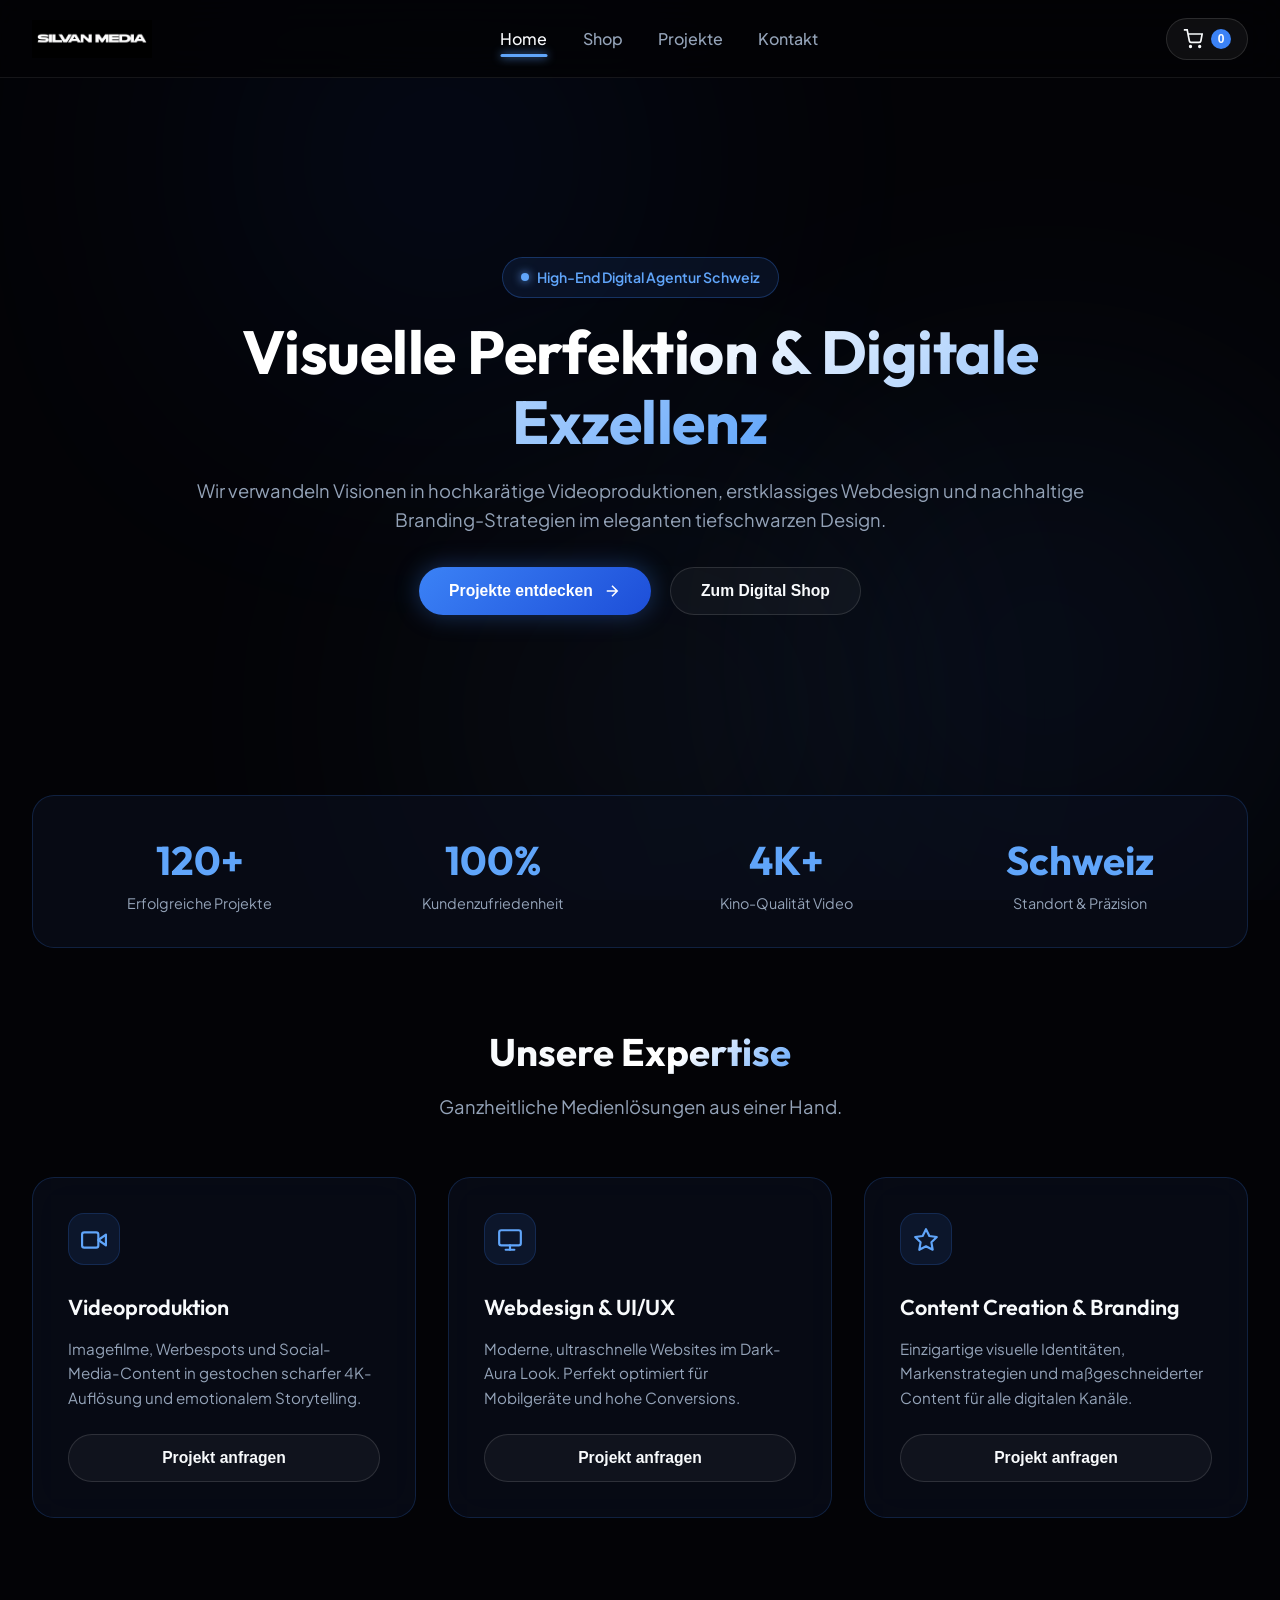
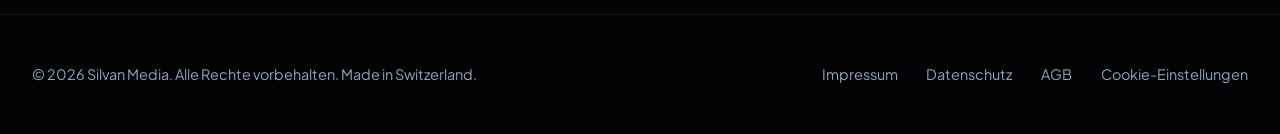
==== index.html @ a71e7c9f "Add files via upload" ====
<!DOCTYPE html>
<html lang="de">
<head>
    <meta charset="UTF-8">
    <meta name="viewport" content="width=device-width, initial-scale=1.0">
    <title>Silvan Media | High-End Video, Design & Digital Products</title>
    
    <!-- Google Fonts: Outfit & Plus Jakarta Sans -->
    <link rel="preconnect" href="https://fonts.googleapis.com">
    <link rel="preconnect" href="https://fonts.gstatic.com" crossorigin>
    <link href="https://fonts.googleapis.com/css2?family=Outfit:wght@300;400;500;600;700&family=Plus+Jakarta+Sans:wght@400;500;600;700&display=swap" rel="stylesheet">
    <link rel="stylesheet" href="style.css">
    
</head>
<body>


    <!-- PUNKTUELLER AURA-HINTERGRUND -->
    <div class="bg-aura-wrapper">
        <div class="aura-spot aura-spot-1"></div>
        <div class="aura-spot aura-spot-2"></div>
        <div class="aura-spot aura-spot-3"></div>
    </div>

    <!-- HEADER & NAVIGATION -->
    <header class="header">
        <div class="nav-container">
            <!-- Logo Silvan Media ganz links -->
            <a href="index.html" class="logo">
    <img src="Images/Logo.png" alt="Silvan Media Logo" class="logo-img">
</a>

            <!-- Navigations-Links in EXAKTER Reihenfolge: Home, Shop, Projekte, Kontakt -->
            <nav>
                <ul class="nav-menu" id="navMenu">
                    <li><a class="nav-link active" data-page="home" onclick="switchPage('home')">Home</a></li>
                    <li><a class="nav-link" data-page="shop" onclick="switchPage('shop')">Shop</a></li>
                    <li><a class="nav-link" data-page="projects" onclick="switchPage('projects')">Projekte</a></li>
                    <li><a class="nav-link" data-page="contact" onclick="switchPage('contact')">Kontakt</a></li>
                </ul>
            </nav>

            <!-- Actions: Warenkorb & Mobile Toggle -->
            <div class="nav-actions">
                <button class="cart-btn-trigger" onclick="toggleCart()">
                    <svg width="20" height="20" viewBox="0 0 24 24" fill="none" stroke="currentColor" stroke-width="2"><circle cx="9" cy="21" r="1"/><circle cx="20" cy="21" r="1"/><path d="M1 1h4l2.68 13.39a2 2 0 0 0 2 1.61h9.72a2 2 0 0 0 2-1.61L23 6H6"/></svg>
                    <span class="cart-badge" id="cartCount">0</span>
                </button>

                <button class="menu-toggle" id="menuToggle" aria-label="Menü">
                    <svg viewBox="0 0 24 24"><path d="M4 6h16M4 12h16M4 18h16" stroke-linecap="round"/></svg>
                </button>
            </div>
        </div>
    </header>

    <!-- HAUPTINHALT (SINGLE PAGE APPLICATION TABS) -->
    <main>

        <!-- 1. SEITE: HOME -->
        <section class="page-view active-page" id="page-home">
            <div class="hero-section">
                <div class="hero-content">
                    <div class="badge">
                        <span class="badge-dot"></span>
                        High-End Digital Agentur Schweiz
                    </div>
                    <h1 class="heading-lg">
                        <span class="gradient-text">Visuelle Perfektion & Digitale Exzellenz</span>
                    </h1>
                    <p class="subtext">
                        Wir verwandeln Visionen in hochkarätige Videoproduktionen, erstklassiges Webdesign und nachhaltige Branding-Strategien im eleganten tiefschwarzen Design.
                    </p>
                    <div class="btn-group">
                        <button class="btn btn-primary" onclick="switchPage('projects')">
                            Projekte entdecken
                            <svg width="18" height="18" viewBox="0 0 24 24" fill="none" stroke="currentColor" stroke-width="2"><path d="M5 12h14M12 5l7 7-7 7"/></svg>
                        </button>
                        <button class="btn btn-secondary" onclick="switchPage('shop')">Zum Digital Shop</button>
                    </div>
                </div>
            </div>

            <!-- Highlights / Statistiken -->
            <div class="stats-banner">
                <div>
                    <div class="stat-number">120+</div>
                    <div class="stat-label">Erfolgreiche Projekte</div>
                </div>
                <div>
                    <div class="stat-number">100%</div>
                    <div class="stat-label">Kundenzufriedenheit</div>
                </div>
                <div>
                    <div class="stat-number">4K+</div>
                    <div class="stat-label">Kino-Qualität Video</div>
                </div>
                <div>
                    <div class="stat-number">Schweiz</div>
                    <div class="stat-label">Standort & Präzision</div>
                </div>
            </div>

            <!-- Leistungsübersicht -->
            <div class="page-header" style="margin-top: 5rem;">
                <h2 class="heading-md">Unsere <span class="gradient-text">Expertise</span></h2>
                <p class="subtext">Ganzheitliche Medienlösungen aus einer Hand.</p>
            </div>

            <div class="grid-layout">
                <div class="card">
                    <div>
                        <div class="card-icon">
                            <svg viewBox="0 0 24 24"><polygon points="23 7 16 12 23 17 23 7"/><rect x="1" y="5" width="15" height="14" rx="2" ry="2"/></svg>
                        </div>
                        <h3 class="card-title">Videoproduktion</h3>
                        <p class="card-text">Imagefilme, Werbespots und Social-Media-Content in gestochen scharfer 4K-Auflösung und emotionalem Storytelling.</p>
                    </div>
                    <button class="btn btn-secondary" onclick="switchPage('contact')" style="width: 100%;">Projekt anfragen</button>
                </div>

                <div class="card">
                    <div>
                        <div class="card-icon">
                            <svg viewBox="0 0 24 24"><rect x="2" y="3" width="20" height="14" rx="2"/><line x1="8" y1="21" x2="16" y2="21"/><line x1="12" y1="17" x2="12" y2="21"/></svg>
                        </div>
                        <h3 class="card-title">Webdesign & UI/UX</h3>
                        <p class="card-text">Moderne, ultraschnelle Websites im Dark-Aura Look. Perfekt optimiert für Mobilgeräte und hohe Conversions.</p>
                    </div>
                    <button class="btn btn-secondary" onclick="switchPage('contact')" style="width: 100%;">Projekt anfragen</button>
                </div>

                <div class="card">
                    <div>
                        <div class="card-icon">
                            <svg viewBox="0 0 24 24"><path d="M12 2l3.09 6.26L22 9.27l-5 4.87 1.18 6.88L12 17.77l-6.18 3.25L7 14.14 2 9.27l6.91-1.01L12 2z"/></svg>
                        </div>
                        <h3 class="card-title">Content Creation & Branding</h3>
                        <p class="card-text">Einzigartige visuelle Identitäten, Markenstrategien und maßgeschneiderter Content für alle digitalen Kanäle.</p>
                    </div>
                    <button class="btn btn-secondary" onclick="switchPage('contact')" style="width: 100%;">Projekt anfragen</button>
                </div>
            </div>
        </section>

        <!-- 2. SEITE: SHOP -->
        <section class="page-view" id="page-shop">
            <div class="page-header">
                <div class="badge">Digital Store</div>
                <h2 class="heading-lg">Exklusive <span class="gradient-text">Medien- & Design-Assets</span></h2>
                <p class="subtext">Professionelle LUTs, Templates und Kurse für Creators & Agenturen.</p>
            </div>

            <!-- Filter Bar -->
            <div class="filter-bar">
                <button class="filter-chip active" onclick="filterShop('all', this)">Alle Produkte</button>
                <button class="filter-chip" onclick="filterShop('luts', this)">LUTs & Presets</button>
                <button class="filter-chip" onclick="filterShop('templates', this)">Templates</button>
                <button class="filter-chip" onclick="filterShop('courses', this)">Videokurse</button>
            </div>

            <!-- Grid -->
            <div class="grid-layout" id="shopGrid">
                <!-- Product 1 -->
                <div class="product-card" data-category="luts">
                    <div class="product-thumb">
                        <span class="product-badge">Besteller</span>
                        <svg width="50" height="50" viewBox="0 0 24 24" fill="none" stroke="currentColor" stroke-width="1.5"><circle cx="12" cy="12" r="10"/><path d="M12 18a6 6 0 0 0 0-12v12z"/></svg>
                    </div>
                    <div class="product-info">
                        <h3 class="card-title">Cinematic Aura LUT Pack</h3>
                        <p class="card-text">12 professionelle Color-Grading Presets für DaVinci Resolve, Premiere Pro & Final Cut.</p>
                        <div class="product-price">CHF 39.00</div>
                        <div class="btn-group" style="margin-top: auto;">
                            <button class="btn btn-secondary" onclick="openProductModal('Cinematic Aura LUT Pack', 'CHF 39.00', 'Ein Bundle aus 12 hochwertigen 3D-LUTs, entwickelt für cinematic Farbtöne mit tiefen Blauschatten und warmen Hauttönen. Enthält .cube Dateien sowie PDF-Anleitung.')" style="flex:1;">Details</button>
                            <button class="btn btn-primary" onclick="addToCart('Cinematic Aura LUT Pack', 39)" style="flex:1;">Kaufen</button>
                        </div>
                    </div>
                </div>

                <!-- Product 2 -->
                <div class="product-card" data-category="templates">
                    <div class="product-thumb">
                        <span class="product-badge">Neu</span>
                        <svg width="50" height="50" viewBox="0 0 24 24" fill="none" stroke="currentColor" stroke-width="1.5"><rect x="3" y="3" width="18" height="18" rx="2"/><path d="M3 9h18M9 21V9"/></svg>
                    </div>
                    <div class="product-info">
                        <h3 class="card-title">Social Media Master Grid</h3>
                        <p class="card-text">30 editierbare Canva- & Figma-Vorlagen im edlen Dark-Glow Stil für Instagram & LinkedIn.</p>
                        <div class="product-price">CHF 29.00</div>
                        <div class="btn-group" style="margin-top: auto;">
                            <button class="btn btn-secondary" onclick="openProductModal('Social Media Master Grid', 'CHF 29.00', 'Optimiert für maximale Reichweite und edle Markenpräsenz. Beinhaltet Carousel-Templates, Story-Hooks und Post-Grids in Figma und Canva Format.')" style="flex:1;">Details</button>
                            <button class="btn btn-primary" onclick="addToCart('Social Media Master Grid', 29)" style="flex:1;">Kaufen</button>
                        </div>
                    </div>
                </div>

                <!-- Product 3 -->
                <div class="product-card" data-category="courses">
                    <div class="product-thumb">
                        <svg width="50" height="50" viewBox="0 0 24 24" fill="none" stroke="currentColor" stroke-width="1.5"><polygon points="23 7 16 12 23 17 23 7"/><rect x="1" y="5" width="15" height="14" rx="2" ry="2"/></svg>
                    </div>
                    <div class="product-info">
                        <h3 class="card-title">Video Lighting Masterclass</h3>
                        <p class="card-text">3 Stunden Intensiv-Videokurs: Professionelles Licht-Setup mit minimalem Equipment.</p>
                        <div class="product-price">CHF 89.00</div>
                        <div class="btn-group" style="margin-top: auto;">
                            <button class="btn btn-secondary" onclick="openProductModal('Video Lighting Masterclass', 'CHF 89.00', 'Lerne Schritt für Schritt, wie du cinematische Ausleuchtung für Interviews, Commercials und Youtube-Videos erzielst. Inklusive downloadable Light-Maps.')" style="flex:1;">Details</button>
                            <button class="btn btn-primary" onclick="addToCart('Video Lighting Masterclass', 89)" style="flex:1;">Kaufen</button>
                        </div>
                    </div>
                </div>

                <!-- Product 4 -->
                <div class="product-card" data-category="templates">
                    <div class="product-thumb">
                        <svg width="50" height="50" viewBox="0 0 24 24" fill="none" stroke="currentColor" stroke-width="1.5"><rect x="2" y="3" width="20" height="14" rx="2"/><line x1="8" y1="21" x2="16" y2="21"/><line x1="12" y1="17" x2="12" y2="21"/></svg>
                    </div>
                    <div class="product-info">
                        <h3 class="card-title">Aura Web Template</h3>
                        <p class="card-text">Responsive HTML5/Tailwind Single & Multi-Page Template mit Aura-Glow Effekten.</p>
                        <div class="product-price">CHF 69.00</div>
                        <div class="btn-group" style="margin-top: auto;">
                            <button class="btn btn-secondary" onclick="openProductModal('Aura Web Template', 'CHF 69.00', 'Vollständig anpassbare Codebase. Perfekt für Agenturen, Freelancer und Tech-Startups, die ein dunkles, edles Design suchen.')" style="flex:1;">Details</button>
                            <button class="btn btn-primary" onclick="addToCart('Aura Web Template', 69)" style="flex:1;">Kaufen</button>
                        </div>
                    </div>
                </div>
            </div>
        </section>

        <!-- 3. SEITE: PROJEKTE -->
        <section class="page-view" id="page-projects">
            <div class="page-header">
                <div class="badge">Portfolio</div>
                <h2 class="heading-lg">Ausgewählte <span class="gradient-text">Meisterwerke</span></h2>
                <p class="subtext">Ein Einblick in unsere jüngsten Videoproduktionen und Digitalprojekte.</p>
            </div>

            <!-- Filter Bar -->
            <div class="filter-bar">
                <button class="filter-chip active" onclick="filterProjects('all', this)">Alle Arbeiten</button>
                <button class="filter-chip" onclick="filterProjects('video', this)">Video</button>
                <button class="filter-chip" onclick="filterProjects('web', this)">Webdesign</button>
                <button class="filter-chip" onclick="filterProjects('branding', this)">Branding</button>
            </div>

            <div class="grid-layout" id="projectGrid">
                <!-- Project 1 -->
                <div class="card" data-category="video">
                    <div class="project-thumb">
                        <svg width="48" height="48" viewBox="0 0 24 24" fill="none" stroke="currentColor" stroke-width="1.5"><polygon points="5 3 19 12 5 21 5 3"/></svg>
                    </div>
                    <div class="project-tags">
                        <span class="tag">Videoproduktion</span>
                        <span class="tag">Commercial</span>
                    </div>
                    <h3 class="card-title">Apex Automotive Brand Film</h3>
                    <p class="card-text">Ein hochemotionaler Kinospot für eine Schweizer Luxus-Automarke im alpine Nachtdesign.</p>
                    <button class="btn btn-secondary" onclick="openProjectModal('Apex Automotive Brand Film', 'Videoproduktion & Commercial', 'Für den Kunden Apex Automotive wurde ein 60-sekündiger Kinospot produziert. Von der Skripterstellung über Nachtdrehs in den Schweizer Alpen bis hin zum Color Grading und Sound-Design im eigenen Studio.')">Projekt-Details</button>
                </div>

                <!-- Project 2 -->
                <div class="card" data-category="web">
                    <div class="project-thumb">
                        <svg width="48" height="48" viewBox="0 0 24 24" fill="none" stroke="currentColor" stroke-width="1.5"><rect x="2" y="3" width="20" height="14" rx="2"/><line x1="8" y1="21" x2="16" y2="21"/><line x1="12" y1="17" x2="12" y2="21"/></svg>
                    </div>
                    <div class="project-tags">
                        <span class="tag">Webdesign</span>
                        <span class="tag">SaaS Platform</span>
                    </div>
                    <h3 class="card-title">Aether Analytics Portal</h3>
                    <p class="card-text">Ultra-moderne SaaS Landingpage mit interaktiven Datenvisualisierungen und Dark-Mode UI.</p>
                    <button class="btn btn-secondary" onclick="openProjectModal('Aether Analytics Portal', 'Webdesign & UI/UX', 'Relaunch des Webportals für Aether Analytics. Dank schlankem Code und individuellem Aura-Design konnte die Conversion-Rate um 42% gesteigert werden.')">Projekt-Details</button>
                </div>

                <!-- Project 3 -->
                <div class="card" data-category="branding">
                    <div class="project-thumb">
                        <svg width="48" height="48" viewBox="0 0 24 24" fill="none" stroke="currentColor" stroke-width="1.5"><path d="M12 2l3.09 6.26L22 9.27l-5 4.87 1.18 6.88L12 17.77l-6.18 3.25L7 14.14 2 9.27l6.91-1.01L12 2z"/></svg>
                    </div>
                    <div class="project-tags">
                        <span class="tag">Branding</span>
                        <span class="tag">Content Strategy</span>
                    </div>
                    <h3 class="card-title">Verve Watches Identity</h3>
                    <p class="card-text">Ganzheitliches Rebranding inklusive Markenbuch, Typografie-Konzept und Social Campaign.</p>
                    <button class="btn btn-secondary" onclick="openProjectModal('Verve Watches Identity', 'Branding & Identität', 'Umfassendes Branding für die Schweizer Uhrenmanufaktur Verve. Entwicklung des neuen Logos, Farbschemas und Produktion von Social Media Content für 12 Monate.')">Projekt-Details</button>
                </div>
            </div>
        </section>

        <!-- 4. SEITE: KONTAKT -->
        <section class="page-view" id="page-contact">
            <div class="page-header">
                <div class="badge">In Kontakt treten</div>
                <h2 class="heading-lg">Starten wir Ihr <span class="gradient-text">neues Projekt</span></h2>
                <p class="subtext">Wir freuen uns darauf, von Ihrer Idee zu hören. Antworten erfolgen garantiert innerhalb von 24h.</p>
            </div>

            <div class="contact-grid">
                <!-- Kontaktdaten -->
                <div class="contact-box">
                    <h3 class="card-title" style="margin-bottom: 1.8rem;">Kontaktdaten</h3>
                    
                    <div class="contact-detail">
                        <div class="contact-icon">
                            <svg viewBox="0 0 24 24" fill="none" stroke="currentColor" stroke-width="2"><path d="M22 16.92v3a2 2 0 0 1-2.18 2 19.79 19.79 0 0 1-8.63-3.07 19.5 19.5 0 0 1-6-6 19.79 19.79 0 0 1-3.07-8.67A2 2 0 0 1 4.11 2h3a2 2 0 0 1 2 1.72 12.84 12.84 0 0 0 .7 2.81 2 2 0 0 1-.45 2.11L8.09 9.91a16 16 0 0 0 6 6l1.27-1.27a2 2 0 0 1 2.11-.45 12.84 12.84 0 0 0 2.81.7A2 2 0 0 1 22 16.92z"/></svg>
                        </div>
                        <div>
                            <div style="font-weight: 600;">Telefon Schweiz</div>
                            <div class="subtext" style="font-size: 0.9rem;">+41 (0) 44 123 45 67</div>
                        </div>
                    </div>

                    <div class="contact-detail">
                        <div class="contact-icon">
                            <svg viewBox="0 0 24 24" fill="none" stroke="currentColor" stroke-width="2"><path d="M4 4h16c1.1 0 2 .9 2 2v12c0 1.1-.9 2-2 2H4c-1.1 0-2-.9-2-2V6c0-1.1.9-2 2-2z"/><polyline points="22,6 12,13 2,6"/></svg>
                        </div>
                        <div>
                            <div style="font-weight: 600;">E-Mail</div>
                            <div class="subtext" style="font-size: 0.9rem;">kontakt@silvanmedia.ch</div>
                        </div>
                    </div>

                    <div class="contact-detail">
                        <div class="contact-icon">
                            <svg viewBox="0 0 24 24" fill="none" stroke="currentColor" stroke-width="2"><path d="M21 10c0 7-9 13-9 13s-9-6-9-13a9 9 0 0 1 18 0z"/><circle cx="12" cy="10" r="3"/></svg>
                        </div>
                        <div>
                            <div style="font-weight: 600;">Standort</div>
                            <div class="subtext" style="font-size: 0.9rem;">Silvan Media Studio<br>Zürich / Bern, Schweiz</div>
                        </div>
                    </div>
                </div>

                <!-- Formular mit Validierung -->
                <form class="contact-form" onsubmit="handleFormSubmit(event)">
                    <div class="form-group">
                        <label class="form-label">Ihr Name *</label>
                        <input type="text" id="contactName" class="form-input" placeholder="z. B. Marc Muster" required>
                    </div>
                    <div class="form-group">
                        <label class="form-label">E-Mail Adresse *</label>
                        <input type="email" id="contactEmail" class="form-input" placeholder="marc@beispiel.ch" required>
                    </div>
                    <div class="form-group">
                        <label class="form-label">Gewünschte Leistung</label>
                        <select class="form-input" id="contactService">
                            <option>Videoproduktion</option>
                            <option>Webdesign & UI/UX</option>
                            <option>Content Creation & Branding</option>
                            <option>Digital Product Support</option>
                        </select>
                    </div>
                    <div class="form-group">
                        <label class="form-label">Ihre Nachricht *</label>
                        <textarea id="contactMessage" class="form-textarea" placeholder="Beschreiben Sie kurz Ihr Vorhaben..." required></textarea>
                    </div>
                    <button type="submit" class="btn btn-primary" style="width: 100%;">Anfrage Absenden</button>
                </form>
            </div>

            <!-- FAQ Akkordeon -->
            <div class="faq-section">
                <div class="page-header" style="margin-bottom: 2rem;">
                    <h3 class="heading-md">Häufig gestellte Fragen (FAQ)</h3>
                </div>

                <div class="faq-item">
                    <div class="faq-header" onclick="toggleFaq(this)">
                        <span>Wie läuft ein Videoproduktions-Projekt ab?</span>
                        <svg class="faq-icon" width="20" height="20" viewBox="0 0 24 24" fill="none" stroke="currentColor" stroke-width="2"><polyline points="6 9 12 15 18 9"/></svg>
                    </div>
                    <div class="faq-body">
                        Wir starten mit einem unverbindlichen Beratungsgespräch, erstellen ein detailliertes Skript/Storyboard, führen den Dreh mit professioneller 4K-Ausrüstung durch und kümmern uns um Postproduktion, Schnitt, Color Grading und Sounddesign.
                    </div>
                </div>

                <div class="faq-item">
                    <div class="faq-header" onclick="toggleFaq(this)">
                        <span>Wie schnell erhalte ich digitale Shop-Käufe?</span>
                        <svg class="faq-icon" width="20" height="20" viewBox="0 0 24 24" fill="none" stroke="currentColor" stroke-width="2"><polyline points="6 9 12 15 18 9"/></svg>
                    </div>
                    <div class="faq-body">
                        Sofort! Alle digitalen Produkte (LUTs, Templates, Kurszugänge) stehen direkt nach Zahlungseingang als Download per E-Mail zur Verfügung.
                    </div>
                </div>

                <div class="faq-item">
                    <div class="faq-header" onclick="toggleFaq(this)">
                        <span>Arbeitet Silvan Media auch international?</span>
                        <svg class="faq-icon" width="20" height="20" viewBox="0 0 24 24" fill="none" stroke="currentColor" stroke-width="2"><polyline points="6 9 12 15 18 9"/></svg>
                    </div>
                    <div class="faq-body">
                        Ja! Unser Hauptsitz ist in der Schweiz, jedoch führen wir Videodrehs und Webdesign-Projekte im gesamten DACH-Raum und international durch.
                    </div>
                </div>
            </div>
        </section>

    </main>

    <!-- WARENKORB DRAWER OVERLAY -->
    <div class="cart-overlay" id="cartOverlay" onclick="toggleCart()"></div>
    <div class="cart-drawer" id="cartDrawer">
        <div class="cart-header">
            <h3 class="card-title" style="margin: 0;">Warenkorb</h3>
            <button class="close-btn" onclick="toggleCart()">&times;</button>
        </div>
        <div class="cart-items" id="cartItemsContainer">
            <div class="subtext" style="text-align: center; margin-top: 2rem;">Ihr Warenkorb ist leer.</div>
        </div>
        <div class="cart-footer">
            <div class="cart-total">
                <span>Gesamtsumme:</span>
                <span id="cartTotalSum">CHF 0.00</span>
            </div>
            <button class="btn btn-primary" onclick="checkout()" style="width: 100%;">Zur Kasse gehen</button>
        </div>
    </div>

    <!-- DETAIL & LEGAL MODAL OVERLAY -->
    <div class="modal" id="modalWindow">
        <div class="modal-content">
            <button class="modal-close" onclick="closeModal()">&times;</button>
            <h2 class="heading-md" id="modalTitle">Modal Titel</h2>
            <div class="modal-body" id="modalBody">Modal Inhalt...</div>
        </div>
    </div>

    <!-- NOTIFICATION TOAST -->
    <div class="toast" id="toastNotification">Erfolgreich hinzugefügt!</div>

    <!-- FOOTER -->
    <footer class="footer">
        <div class="footer-container">
            <div class="subtext" style="font-size: 0.9rem;">
                &copy; 2026 Silvan Media. Alle Rechte vorbehalten. Made in Switzerland.
            </div>
            <div class="footer-links">
                <a onclick="openLegalModal('impressum')">Impressum</a>
                <a onclick="openLegalModal('datenschutz')">Datenschutz</a>
                <a onclick="openLegalModal('agb')">AGB</a>
                <a onclick="showToast('Cookie-Einstellungen auf optimal gesetzt.')">Cookie-Einstellungen</a>
            </div>
        </div>
    </footer>

    <!-- INTERAKTIVE JAVASCRIPT LOGIK -->
    <script>
        // --- 1. DYNAMIC PAGE SWITCHER (Multi-Page Tabs) ---
        function switchPage(pageId) {
            const pages = document.querySelectorAll('.page-view');
            pages.forEach(page => page.classList.remove('active-page'));

            const targetPage = document.getElementById(`page-${pageId}`);
            if (targetPage) {
                targetPage.classList.add('active-page');
            }

            const navLinks = document.querySelectorAll('.nav-link');
            navLinks.forEach(link => {
                if (link.getAttribute('data-page') === pageId) {
                    link.classList.add('active');
                } else {
                    link.classList.remove('active');
                }
            });

            document.getElementById('navMenu').classList.remove('mobile-active');
            window.scrollTo({ top: 0, behavior: 'smooth' });
        }

        // --- 2. MOBILE MENU TOGGLE ---
        const menuToggle = document.getElementById('menuToggle');
        const navMenu = document.getElementById('navMenu');

        menuToggle.addEventListener('click', () => {
            navMenu.classList.toggle('mobile-active');
        });

        // --- 3. WARENKORB LOGIK ---
        let cart = [];

        function toggleCart() {
            document.getElementById('cartOverlay').classList.toggle('active');
            document.getElementById('cartDrawer').classList.toggle('active');
        }

        function addToCart(title, price) {
            cart.push({ title, price });
            updateCartUI();
            showToast(`"${title}" zum Warenkorb hinzugefügt!`);
        }

        function removeFromCart(index) {
            cart.splice(index, 1);
            updateCartUI();
        }

        function updateCartUI() {
            const countEl = document.getElementById('cartCount');
            const container = document.getElementById('cartItemsContainer');
            const totalEl = document.getElementById('cartTotalSum');

            countEl.textContent = cart.length;

            if (cart.length === 0) {
                container.innerHTML = '<div class="subtext" style="text-align: center; margin-top: 2rem;">Ihr Warenkorb ist leer.</div>';
                totalEl.textContent = 'CHF 0.00';
                return;
            }

            let total = 0;
            container.innerHTML = '';
            cart.forEach((item, index) => {
                total += item.price;
                const div = document.createElement('div');
                div.className = 'cart-item';
                div.innerHTML = `
                    <div>
                        <div class="cart-item-title">${item.title}</div>
                        <div class="cart-item-price">CHF ${item.price.toFixed(2)}</div>
                    </div>
                    <button style="background:none; border:none; color:var(--text-muted); cursor:pointer;" onclick="removeFromCart(${index})">&times;</button>
                `;
                container.appendChild(div);
            });

            totalEl.textContent = `CHF ${total.toFixed(2)}`;
        }

        function checkout() {
            if (cart.length === 0) {
                showToast('Ihr Warenkorb ist leer!');
                return;
            }
            showToast('Weiterleitung zur sicheren Kasse...');
            setTimeout(() => {
                cart = [];
                updateCartUI();
                toggleCart();
                showToast('Vielen Dank für Ihren Test-Kauf!');
            }, 1500);
        }

        // --- 4. FILTER FUNKTIONEN (Shop & Projekte) ---
        function filterShop(category, btn) {
            const chips = btn.parentElement.querySelectorAll('.filter-chip');
            chips.forEach(c => c.classList.remove('active'));
            btn.classList.add('active');

            const products = document.querySelectorAll('#shopGrid .product-card');
            products.forEach(prod => {
                if (category === 'all' || prod.getAttribute('data-category') === category) {
                    prod.style.display = 'flex';
                } else {
                    prod.style.display = 'none';
                }
            });
        }

        function filterProjects(category, btn) {
            const chips = btn.parentElement.querySelectorAll('.filter-chip');
            chips.forEach(c => c.classList.remove('active'));
            btn.classList.add('active');

            const projects = document.querySelectorAll('#projectGrid .card');
            projects.forEach(proj => {
                if (category === 'all' || proj.getAttribute('data-category') === category) {
                    proj.style.display = 'flex';
                } else {
                    proj.style.display = 'none';
                }
            });
        }

        // --- 5. MODAL SYSTEM (Produkt & Projekt Detail) ---
        function openModal(title, contentHtml) {
            document.getElementById('modalTitle').textContent = title;
            document.getElementById('modalBody').innerHTML = contentHtml;
            document.getElementById('modalWindow').classList.add('active');
        }

        function closeModal() {
            document.getElementById('modalWindow').classList.remove('active');
        }

        function openProductModal(title, price, description) {
            const html = `
                <p style="font-size: 1.3rem; font-weight:700; color:var(--blue-electric); margin-bottom: 1rem;">${price}</p>
                <p style="margin-bottom: 1.5rem;">${description}</p>
                <h3>Features & Highlights:</h3>
                <ul style="margin: 0.8rem 0 1.8rem 1.2rem;">
                    <li>Sofortiger Download per E-Mail</li>
                    <li>Kommerziell nutzbare Lizenz</li>
                    <li>Kostenlose Updates inklusive</li>
                </ul>
                <button class="btn btn-primary" onclick="addToCart('${title}', parseInt('${price}'.replace(/[^0-9]/g, ''))); closeModal();">In den Warenkorb</button>
            `;
            openModal(title, html);
        }

        function openProjectModal(title, category, description) {
            const html = `
                <p style="color:var(--blue-electric); font-weight:600; margin-bottom: 1rem;">${category}</p>
                <p style="margin-bottom: 1.5rem;">${description}</p>
                <h3>Ergebnis & Impact:</h3>
                <p>Das Projekt erzielte maximale Aufmerksamkeit und beste Kundenbewertungen.</p>
            `;
            openModal(title, html);
        }

        // --- 6. RECHTSTEXTE MODALS (Footer Links) ---
        function openLegalModal(type) {
            if (type === 'impressum') {
                openModal('Impressum', `
                    <h3>Angaben gemäß Schweizer Recht & DSGVO</h3>
                    <p><strong>Silvan Media Studio</strong><br>Musterstrasse 12<br>8000 Zürich, Schweiz</p>
                    <p><strong>Vertreten durch:</strong> Silvan Media Team</p>
                    <p><strong>Kontakt:</strong><br>Telefon: +41 (0) 44 123 45 67<br>E-Mail: kontakt@silvanmedia.ch</p>
                    <p><strong>Haftungsausschluss:</strong> Urheberrechte für Inhalte liegen bei Silvan Media. Jegliche Vervielfältigung erfordert eine schriftliche Zustimmung.</p>
                `);
            } else if (type === 'datenschutz') {
                openModal('Datenschutzerklärung', `
                    <h3>1. Datenschutz auf einen Blick</h3>
                    <p>Wir nehmen den Schutz Ihrer persönlichen Daten sehr ernst. Personenbezogene Daten werden vertraulich und entsprechend den gesetzlichen Datenschutzvorschriften behandelt.</p>
                    <h3>2. Datenerfassung auf dieser Website</h3>
                    <p>Ihre Daten werden einerseits dadurch erhoben, dass Sie uns diese mitteilen (z. B. im Kontaktformular). Andere Daten werden automatisch beim Besuch der Website durch unsere IT-Systeme erfasst.</p>
                `);
            } else if (type === 'agb') {
                openModal('Allgemeine Geschäftsbedingungen (AGB)', `
                    <h3>1. Geltungsbereich</h3>
                    <p>Für alle Lieferungen und Dienstleistungen von Silvan Media an Verbraucher und Unternehmer gelten diese AGB.</p>
                    <h3>2. Digitale Produkte & Downloads</h3>
                    <p>Mit dem Kauf digitaler Inhalte (LUTs, Templates) erlischt das Widerrufsrecht, sobald der Download-Link bereitgestellt wurde.</p>
                `);
            }
        }

        // --- 7. FAQ ACCORDION LOGIK ---
        function toggleFaq(header) {
            const item = header.parentElement;
            item.classList.toggle('active');
        }

        // --- 8. FORMULAR VALIDIERUNG ---
        function handleFormSubmit(event) {
            event.preventDefault();
            showToast('Nachricht erfolgreich gesendet! Wir melden uns.');
            event.target.reset();
        }

        // --- 9. TOAST NOTIFICATION ---
        function showToast(message) {
            const toast = document.getElementById('toastNotification');
            toast.textContent = message;
            toast.classList.add('show');
            setTimeout(() => {
                toast.classList.remove('show');
            }, 3000);
        }
    </script>
</body>
</html>
---- style.css ----
/* ==========================================================================
           1. CUSTOM PROPERTIES / CSS VARIABLEN
           ========================================================================== */
        :root {
            --bg-black: #030306;
            --bg-card: rgba(10, 16, 30, 0.6);
            --bg-card-hover: rgba(18, 28, 52, 0.8);
            --border-glow: rgba(59, 130, 246, 0.2);
            --border-glow-hover: rgba(96, 165, 250, 0.6);
            
            --blue-accent: #3b82f6;
            --blue-electric: #60a5fa;
            --blue-deep: #1d4ed8;
            --blue-glow: rgba(59, 130, 246, 0.25);
            
            --text-main: #f8fafc;
            --text-muted: #94a3b8;
            
            --font-heading: 'Outfit', sans-serif;
            --font-body: 'Plus Jakarta Sans', sans-serif;
            
            --transition-fast: all 0.25s cubic-bezier(0.4, 0, 0.2, 1);
            --transition-smooth: all 0.4s cubic-bezier(0.4, 0, 0.2, 1);
            --radius-card: 22px;
            --radius-btn: 50px;
        }

        /* ==========================================================================
           2. RESET & BASE STYLES
            ========================================================================== */

.logo-img {
    height: 38px; /* Passe die Höhe an, falls es kleiner oder größer sein soll */
    width: auto;  /* Behält das richtige Seitenverhältnis bei */
    display: block;
    object-fit: contain;
}

        * {
            margin: 0;
            padding: 0;
            box-sizing: border-box;
            scroll-behavior: smooth;
        }

        body {
            font-family: var(--font-body);
            background-color: var(--bg-black);
            color: var(--text-main);
            overflow-x: hidden;
            line-height: 1.6;
            min-height: 100vh;
            display: flex;
            flex-direction: column;
        }

        /* ==========================================================================
           3. ORGANISCHER "PUNKTUELLER AURA-GLOW" HINTERGRUND
           ========================================================================== */
        .bg-aura-wrapper {
            position: fixed;
            top: 0;
            left: 0;
            width: 100vw;
            height: 100vh;
            z-index: -1;
            overflow: hidden;
            background: var(--bg-black);
            pointer-events: none;
        }

        .aura-spot {
            position: absolute;
            border-radius: 50%;
            filter: blur(140px);
            opacity: 0.35;
            animation: floatAura 22s ease-in-out infinite alternate;
        }

        .aura-spot-1 {
            top: -10%;
            left: 15%;
            width: 500px;
            height: 500px;
            background: radial-gradient(circle, rgba(29, 78, 216, 0.7) 0%, rgba(3, 3, 6, 0) 70%);
        }

        .aura-spot-2 {
            top: 40%;
            right: -5%;
            width: 600px;
            height: 600px;
            background: radial-gradient(circle, rgba(59, 130, 246, 0.55) 0%, rgba(3, 3, 6, 0) 70%);
            animation-delay: -7s;
        }

        .aura-spot-3 {
            bottom: -10%;
            left: 30%;
            width: 550px;
            height: 550px;
            background: radial-gradient(circle, rgba(96, 165, 250, 0.45) 0%, rgba(3, 3, 6, 0) 70%);
            animation-delay: -14s;
        }

        @keyframes floatAura {
            0% { transform: translate(0, 0) scale(1); }
            50% { transform: translate(45px, 35px) scale(1.1); }
            100% { transform: translate(-35px, 60px) scale(0.95); }
        }

        /* ==========================================================================
           4. NAVIGATION & HEADER
           ========================================================================== */
        .header {
            position: fixed;
            top: 0;
            left: 0;
            width: 100%;
            z-index: 1000;
            background: rgba(3, 3, 6, 0.82);
            backdrop-filter: blur(20px);
            -webkit-backdrop-filter: blur(20px);
            border-bottom: 1px solid rgba(255, 255, 255, 0.08);
            padding: 1.1rem 2rem;
            transition: var(--transition-smooth);
        }

        .nav-container {
            max-width: 1280px;
            margin: 0 auto;
            display: flex;
            justify-content: space-between;
            align-items: center;
        }

        .logo {
            display: flex;
            align-items: center;
            gap: 12px;
            text-decoration: none;
            color: var(--text-main);
            font-family: var(--font-heading);
            font-weight: 700;
            font-size: 1.45rem;
            letter-spacing: 0.5px;
            cursor: pointer;
        }

        .logo-icon {
            width: 42px;
            height: 42px;
            background: linear-gradient(135deg, var(--blue-accent), var(--blue-deep));
            border-radius: 12px;
            display: flex;
            align-items: center;
            justify-content: center;
            box-shadow: 0 0 20px var(--blue-glow);
            color: #fff;
        }

        .logo-icon svg {
            width: 22px;
            height: 22px;
            fill: none;
            stroke: currentColor;
            stroke-width: 2.2;
            stroke-linecap: round;
            stroke-linejoin: round;
        }

        /* Navigationsmenü: Home, Shop, Projekte, Kontakt */
        .nav-menu {
            display: flex;
            align-items: center;
            gap: 2.2rem;
            list-style: none;
        }

        .nav-link {
            text-decoration: none;
            color: var(--text-muted);
            font-weight: 500;
            font-size: 1rem;
            position: relative;
            padding: 0.5rem 0;
            transition: var(--transition-fast);
            cursor: pointer;
        }

        .nav-link:hover,
        .nav-link.active {
            color: var(--text-main);
        }

        .nav-link::after {
            content: '';
            position: absolute;
            bottom: 0;
            left: 50%;
            width: 0;
            height: 2.5px;
            background: var(--blue-electric);
            border-radius: 4px;
            transition: var(--transition-smooth);
            transform: translateX(-50%);
            box-shadow: 0 0 10px var(--blue-electric);
        }

        .nav-link:hover::after,
        .nav-link.active::after {
            width: 100%;
        }

        .nav-actions {
            display: flex;
            align-items: center;
            gap: 1.2rem;
        }

        /* Cart Badge Button */
        .cart-btn-trigger {
            position: relative;
            background: rgba(255, 255, 255, 0.05);
            border: 1px solid rgba(255, 255, 255, 0.12);
            color: var(--text-main);
            padding: 10px 16px;
            border-radius: var(--radius-btn);
            cursor: pointer;
            display: flex;
            align-items: center;
            gap: 8px;
            font-size: 0.9rem;
            font-weight: 600;
            transition: var(--transition-fast);
        }

        .cart-btn-trigger:hover {
            border-color: var(--blue-accent);
            background: rgba(59, 130, 246, 0.1);
        }

        .cart-badge {
            background: var(--blue-accent);
            color: #fff;
            font-size: 0.75rem;
            font-weight: 700;
            width: 20px;
            height: 20px;
            border-radius: 50%;
            display: flex;
            align-items: center;
            justify-content: center;
        }

        .menu-toggle {
            display: none;
            background: transparent;
            border: none;
            color: var(--text-main);
            cursor: pointer;
            padding: 0.5rem;
        }

        .menu-toggle svg {
            width: 28px;
            height: 28px;
            stroke: currentColor;
            stroke-width: 2;
        }

        /* ==========================================================================
           5. MULTI-PAGE CONTAINER SYSTEM
           ========================================================================== */
        main {
            flex: 1;
            margin-top: 85px;
        }

        .page-view {
            display: none;
            opacity: 0;
            transform: translateY(16px);
            transition: opacity 0.4s ease, transform 0.4s ease;
            padding: 3.5rem 2rem 6rem 2rem;
            max-width: 1280px;
            margin: 0 auto;
        }

        .page-view.active-page {
            display: block;
            opacity: 1;
            transform: translateY(0);
        }

        /* ==========================================================================
           6. COMPONENTS (Typography, Cards, Buttons, Grids)
           ========================================================================== */
        .page-header {
            text-align: center;
            max-width: 750px;
            margin: 0 auto 3.5rem auto;
        }

        .badge {
            display: inline-flex;
            align-items: center;
            gap: 8px;
            padding: 8px 18px;
            background: rgba(59, 130, 246, 0.1);
            border: 1px solid rgba(59, 130, 246, 0.3);
            border-radius: var(--radius-btn);
            color: var(--blue-electric);
            font-size: 0.88rem;
            font-weight: 600;
            margin-bottom: 1.2rem;
        }

        .badge-dot {
            width: 8px;
            height: 8px;
            background: var(--blue-electric);
            border-radius: 50%;
            box-shadow: 0 0 10px var(--blue-electric);
        }

        .heading-lg {
            font-family: var(--font-heading);
            font-size: clamp(2.4rem, 5vw, 3.8rem);
            font-weight: 700;
            line-height: 1.15;
            margin-bottom: 1.2rem;
            letter-spacing: -0.5px;
        }

        .heading-md {
            font-family: var(--font-heading);
            font-size: clamp(1.8rem, 3vw, 2.4rem);
            font-weight: 700;
            line-height: 1.25;
            margin-bottom: 1rem;
        }

        .gradient-text {
            background: linear-gradient(135deg, #ffffff 40%, var(--blue-electric) 100%);
            -webkit-background-clip: text;
            -webkit-text-fill-color: transparent;
        }

        .subtext {
            color: var(--text-muted);
            font-size: clamp(1rem, 1.8vw, 1.15rem);
            font-weight: 400;
            line-height: 1.6;
        }

        .btn-group {
            display: flex;
            gap: 1.2rem;
            justify-content: center;
            flex-wrap: wrap;
            margin-top: 2rem;
        }

        .btn {
            display: inline-flex;
            align-items: center;
            justify-content: center;
            gap: 10px;
            padding: 14px 30px;
            border-radius: var(--radius-btn);
            font-size: 0.98rem;
            font-weight: 600;
            text-decoration: none;
            transition: var(--transition-smooth);
            cursor: pointer;
            border: none;
        }

        .btn-primary {
            background: linear-gradient(135deg, var(--blue-accent), var(--blue-deep));
            color: #ffffff;
            box-shadow: 0 0 25px rgba(59, 130, 246, 0.35);
        }

        .btn-primary:hover {
            transform: translateY(-3px);
            box-shadow: 0 0 35px rgba(59, 130, 246, 0.6);
        }

        .btn-secondary {
            background: rgba(255, 255, 255, 0.04);
            color: var(--text-main);
            border: 1px solid rgba(255, 255, 255, 0.12);
        }

        .btn-secondary:hover {
            background: rgba(255, 255, 255, 0.09);
            border-color: var(--blue-electric);
            transform: translateY(-3px);
            color: var(--blue-electric);
        }

        .grid-layout {
            display: grid;
            grid-template-columns: repeat(auto-fit, minmax(300px, 1fr));
            gap: 2rem;
        }

        .card {
            background: var(--bg-card);
            border: 1px solid var(--border-glow);
            border-radius: var(--radius-card);
            padding: 2.2rem;
            backdrop-filter: blur(20px);
            -webkit-backdrop-filter: blur(20px);
            transition: var(--transition-smooth);
            display: flex;
            flex-direction: column;
            justify-content: space-between;
            position: relative;
            overflow: hidden;
        }

        .card:hover {
            transform: translateY(-6px);
            background: var(--bg-card-hover);
            border-color: var(--border-glow-hover);
            box-shadow: 0 16px 36px rgba(0, 0, 0, 0.6), 0 0 25px rgba(59, 130, 246, 0.18);
        }

        .card-icon {
            width: 52px;
            height: 52px;
            background: rgba(59, 130, 246, 0.1);
            border-radius: 16px;
            display: flex;
            align-items: center;
            justify-content: center;
            color: var(--blue-electric);
            margin-bottom: 1.5rem;
            border: 1px solid rgba(59, 130, 246, 0.2);
        }

        .card-icon svg {
            width: 26px;
            height: 26px;
            fill: none;
            stroke: currentColor;
            stroke-width: 2;
            stroke-linecap: round;
            stroke-linejoin: round;
        }

        .card-title {
            font-family: var(--font-heading);
            font-size: 1.35rem;
            font-weight: 600;
            margin-bottom: 0.8rem;
            color: var(--text-main);
        }

        .card-text {
            color: var(--text-muted);
            font-size: 0.95rem;
            margin-bottom: 1.5rem;
            flex-grow: 1;
        }

        /* ==========================================================================
           7. INDIVIDUELLE SEITEN-INHALTE
           ========================================================================== */

        /* --- SEITE 1: HOME --- */
        .hero-section {
            min-height: calc(75vh - 85px);
            display: flex;
            align-items: center;
            justify-content: center;
            text-align: center;
            padding: 2rem 0;
        }

        .hero-content {
            max-width: 900px;
        }

        .stats-banner {
            display: grid;
            grid-template-columns: repeat(auto-fit, minmax(200px, 1fr));
            gap: 1.5rem;
            margin: 4rem 0;
            padding: 2rem;
            background: var(--bg-card);
            border: 1px solid var(--border-glow);
            border-radius: var(--radius-card);
            text-align: center;
        }

        .stat-number {
            font-family: var(--font-heading);
            font-size: 2.5rem;
            font-weight: 700;
            color: var(--blue-electric);
        }

        .stat-label {
            color: var(--text-muted);
            font-size: 0.9rem;
        }

        /* --- SEITE 2: SHOP --- */
        .filter-bar {
            display: flex;
            justify-content: center;
            gap: 1rem;
            margin-bottom: 2.5rem;
            flex-wrap: wrap;
        }

        .filter-chip {
            background: rgba(255, 255, 255, 0.04);
            border: 1px solid rgba(255, 255, 255, 0.1);
            color: var(--text-muted);
            padding: 8px 22px;
            border-radius: var(--radius-btn);
            cursor: pointer;
            font-weight: 500;
            transition: var(--transition-fast);
        }

        .filter-chip.active, .filter-chip:hover {
            background: var(--blue-accent);
            color: #ffffff;
            border-color: var(--blue-accent);
        }

        .product-card {
            background: var(--bg-card);
            border: 1px solid var(--border-glow);
            border-radius: var(--radius-card);
            overflow: hidden;
            display: flex;
            flex-direction: column;
            transition: var(--transition-smooth);
        }

        .product-card:hover {
            transform: translateY(-6px);
            border-color: var(--border-glow-hover);
            box-shadow: 0 12px 30px rgba(0, 0, 0, 0.5), 0 0 20px rgba(59, 130, 246, 0.2);
        }

        .product-thumb {
            height: 200px;
            background: linear-gradient(135deg, rgba(29, 78, 216, 0.3), rgba(59, 130, 246, 0.1));
            display: flex;
            align-items: center;
            justify-content: center;
            color: var(--blue-electric);
            position: relative;
        }

        .product-badge {
            position: absolute;
            top: 12px;
            right: 12px;
            background: rgba(3, 3, 6, 0.8);
            border: 1px solid var(--border-glow);
            padding: 4px 12px;
            border-radius: 12px;
            font-size: 0.75rem;
            color: var(--blue-electric);
        }

        .product-info {
            padding: 1.8rem;
            display: flex;
            flex-direction: column;
            flex-grow: 1;
        }

        .product-price {
            font-family: var(--font-heading);
            font-size: 1.5rem;
            font-weight: 700;
            color: var(--text-main);
            margin: 1rem 0;
        }

        /* --- SEITE 3: PROJEKTE --- */
        .project-thumb {
            height: 220px;
            border-radius: 16px;
            background: linear-gradient(135deg, rgba(59, 130, 246, 0.2), rgba(3, 3, 6, 0.8));
            margin-bottom: 1.2rem;
            display: flex;
            align-items: center;
            justify-content: center;
            color: var(--blue-electric);
            border: 1px solid rgba(255, 255, 255, 0.08);
            position: relative;
            overflow: hidden;
        }

        .project-tags {
            display: flex;
            gap: 8px;
            margin-bottom: 1rem;
            flex-wrap: wrap;
        }

        .tag {
            font-size: 0.75rem;
            padding: 4px 12px;
            background: rgba(59, 130, 246, 0.12);
            border-radius: 12px;
            color: var(--blue-electric);
        }

        /* --- SEITE 4: KONTAKT --- */
        .contact-grid {
            display: grid;
            grid-template-columns: 1fr 1.3fr;
            gap: 3rem;
            align-items: start;
        }

        .contact-box, .contact-form {
            background: var(--bg-card);
            border: 1px solid var(--border-glow);
            border-radius: var(--radius-card);
            padding: 2.5rem;
            backdrop-filter: blur(20px);
        }

        .contact-detail {
            display: flex;
            align-items: center;
            gap: 1.2rem;
            margin-bottom: 1.8rem;
        }

        .contact-icon {
            width: 46px;
            height: 46px;
            background: rgba(59, 130, 246, 0.1);
            border-radius: 14px;
            display: flex;
            align-items: center;
            justify-content: center;
            color: var(--blue-electric);
            flex-shrink: 0;
        }

        .form-group {
            margin-bottom: 1.4rem;
        }

        .form-label {
            display: block;
            font-size: 0.9rem;
            font-weight: 500;
            margin-bottom: 0.5rem;
        }

        .form-input, .form-textarea {
            width: 100%;
            padding: 14px 18px;
            background: rgba(3, 3, 6, 0.7);
            border: 1px solid rgba(255, 255, 255, 0.12);
            border-radius: 14px;
            color: var(--text-main);
            font-family: var(--font-body);
            font-size: 0.95rem;
            outline: none;
            transition: var(--transition-fast);
        }

        .form-input:focus, .form-textarea:focus {
            border-color: var(--blue-accent);
            box-shadow: 0 0 15px rgba(59, 130, 246, 0.25);
        }

        .form-textarea {
            resize: vertical;
            min-height: 130px;
        }

        /* FAQ Accordion */
        .faq-section {
            margin-top: 5rem;
        }

        .faq-item {
            background: var(--bg-card);
            border: 1px solid var(--border-glow);
            border-radius: 16px;
            margin-bottom: 1rem;
            overflow: hidden;
        }

        .faq-header {
            padding: 1.4rem 1.8rem;
            cursor: pointer;
            display: flex;
            justify-content: space-between;
            align-items: center;
            font-weight: 600;
        }

        .faq-body {
            padding: 0 1.8rem 1.4rem 1.8rem;
            color: var(--text-muted);
            display: none;
            font-size: 0.95rem;
        }

        .faq-item.active .faq-body {
            display: block;
        }

        .faq-icon {
            transition: transform 0.3s ease;
        }

        .faq-item.active .faq-icon {
            transform: rotate(180deg);
        }

        /* ==========================================================================
           8. WARENKORB / CART DRAWER
           ========================================================================== */
        .cart-overlay {
            position: fixed;
            top: 0;
            left: 0;
            width: 100vw;
            height: 100vh;
            background: rgba(0, 0, 0, 0.7);
            backdrop-filter: blur(8px);
            z-index: 2000;
            opacity: 0;
            pointer-events: none;
            transition: opacity 0.3s ease;
        }

        .cart-overlay.active {
            opacity: 1;
            pointer-events: auto;
        }

        .cart-drawer {
            position: fixed;
            top: 0;
            right: -420px;
            width: 100%;
            max-width: 420px;
            height: 100vh;
            background: #080c18;
            border-left: 1px solid var(--border-glow);
            z-index: 2001;
            padding: 2rem;
            display: flex;
            flex-direction: column;
            transition: right 0.4s cubic-bezier(0.4, 0, 0.2, 1);
        }

        .cart-drawer.active {
            right: 0;
        }

        .cart-header {
            display: flex;
            justify-content: space-between;
            align-items: center;
            margin-bottom: 2rem;
            border-bottom: 1px solid rgba(255, 255, 255, 0.08);
            padding-bottom: 1rem;
        }

        .close-btn {
            background: transparent;
            border: none;
            color: var(--text-muted);
            cursor: pointer;
            font-size: 1.5rem;
        }

        .cart-items {
            flex-grow: 1;
            overflow-y: auto;
            display: flex;
            flex-direction: column;
            gap: 1.2rem;
        }

        .cart-item {
            display: flex;
            justify-content: space-between;
            align-items: center;
            background: rgba(255, 255, 255, 0.03);
            border: 1px solid rgba(255, 255, 255, 0.08);
            padding: 1rem;
            border-radius: 14px;
        }

        .cart-item-title {
            font-weight: 600;
            font-size: 0.95rem;
        }

        .cart-item-price {
            color: var(--blue-electric);
            font-weight: 700;
            font-size: 0.9rem;
        }

        .cart-footer {
            border-top: 1px solid rgba(255, 255, 255, 0.08);
            padding-top: 1.5rem;
            margin-top: 1.5rem;
        }

        .cart-total {
            display: flex;
            justify-content: space-between;
            font-size: 1.2rem;
            font-weight: 700;
            margin-bottom: 1.5rem;
        }

        /* ==========================================================================
           9. GENERAL MODAL OVERLAYS (Detail & Legal Text)
           ========================================================================== */
        .modal {
            position: fixed;
            top: 0;
            left: 0;
            width: 100vw;
            height: 100vh;
            background: rgba(0, 0, 0, 0.8);
            backdrop-filter: blur(10px);
            z-index: 3000;
            display: flex;
            align-items: center;
            justify-content: center;
            padding: 2rem;
            opacity: 0;
            pointer-events: none;
            transition: opacity 0.3s ease;
        }

        .modal.active {
            opacity: 1;
            pointer-events: auto;
        }

        .modal-content {
            background: #080d1a;
            border: 1px solid var(--border-glow);
            border-radius: var(--radius-card);
            width: 100%;
            max-width: 680px;
            max-height: 85vh;
            overflow-y: auto;
            padding: 2.5rem;
            position: relative;
            box-shadow: 0 20px 50px rgba(0, 0, 0, 0.8);
        }

        .modal-close {
            position: absolute;
            top: 1.5rem;
            right: 1.5rem;
            background: transparent;
            border: none;
            color: var(--text-muted);
            font-size: 1.8rem;
            cursor: pointer;
        }

        .modal-body {
            margin-top: 1.5rem;
            color: var(--text-muted);
            font-size: 0.95rem;
            line-height: 1.7;
        }

        .modal-body h3 {
            color: var(--text-main);
            margin: 1.2rem 0 0.5rem 0;
            font-family: var(--font-heading);
        }

        /* Notification Toast */
        .toast {
            position: fixed;
            bottom: 30px;
            right: 30px;
            background: linear-gradient(135deg, var(--blue-accent), var(--blue-deep));
            color: #fff;
            padding: 14px 24px;
            border-radius: var(--radius-btn);
            font-weight: 600;
            box-shadow: 0 10px 25px rgba(0, 0, 0, 0.5);
            z-index: 4000;
            transform: translateY(100px);
            opacity: 0;
            transition: all 0.3s ease;
        }

        .toast.show {
            transform: translateY(0);
            opacity: 1;
        }

        /* ==========================================================================
           10. FOOTER
           ========================================================================== */
        .footer {
            border-top: 1px solid rgba(255, 255, 255, 0.08);
            padding: 3rem 2rem;
            margin-top: auto;
            background: rgba(3, 3, 6, 0.95);
        }

        .footer-container {
            max-width: 1280px;
            margin: 0 auto;
            display: flex;
            justify-content: space-between;
            align-items: center;
            flex-wrap: wrap;
            gap: 1.5rem;
        }

        .footer-links {
            display: flex;
            gap: 1.8rem;
            flex-wrap: wrap;
        }

        .footer-links a {
            color: var(--text-muted);
            text-decoration: none;
            font-size: 0.9rem;
            transition: var(--transition-fast);
            cursor: pointer;
        }

        .footer-links a:hover {
            color: var(--blue-electric);
        }

        /* ==========================================================================
           11. RESPONSIVE
           ========================================================================== */
        @media (max-width: 900px) {
            .menu-toggle {
                display: block;
            }

            .nav-menu {
                position: fixed;
                top: 75px;
                left: 0;
                width: 100%;
                background: rgba(3, 3, 6, 0.98);
                backdrop-filter: blur(25px);
                flex-direction: column;
                padding: 2.5rem 1.5rem;
                gap: 1.8rem;
                border-bottom: 1px solid var(--border-glow);
                transform: translateY(-150%);
                opacity: 0;
                pointer-events: none;
                transition: var(--transition-smooth);
            }

            .nav-menu.mobile-active {
                transform: translateY(0);
                opacity: 1;
                pointer-events: auto;
            }

            .contact-grid {
                grid-template-columns: 1fr;
            }

            .page-view {
                padding: 2.5rem 1.2rem 4rem 1.2rem;
            }

            .footer-container {
                flex-direction: column;
                text-align: center;
            }
        }
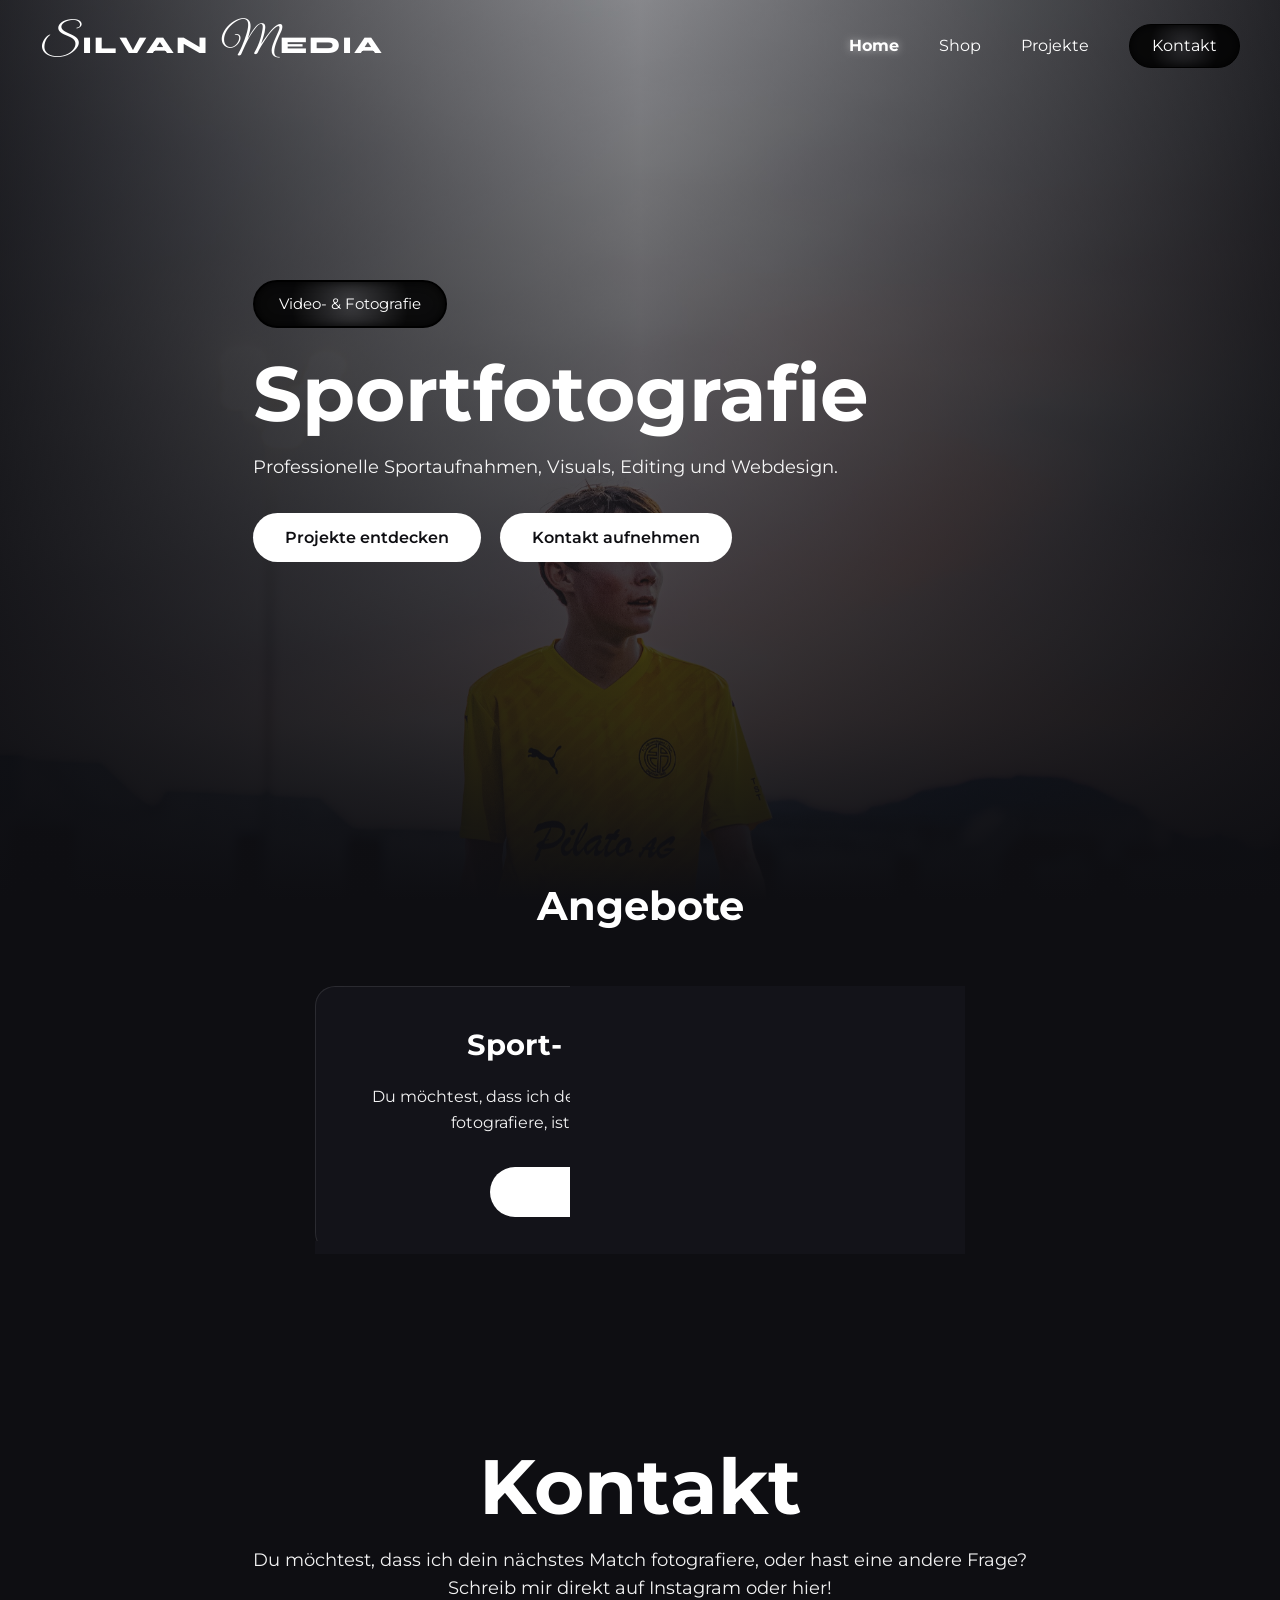
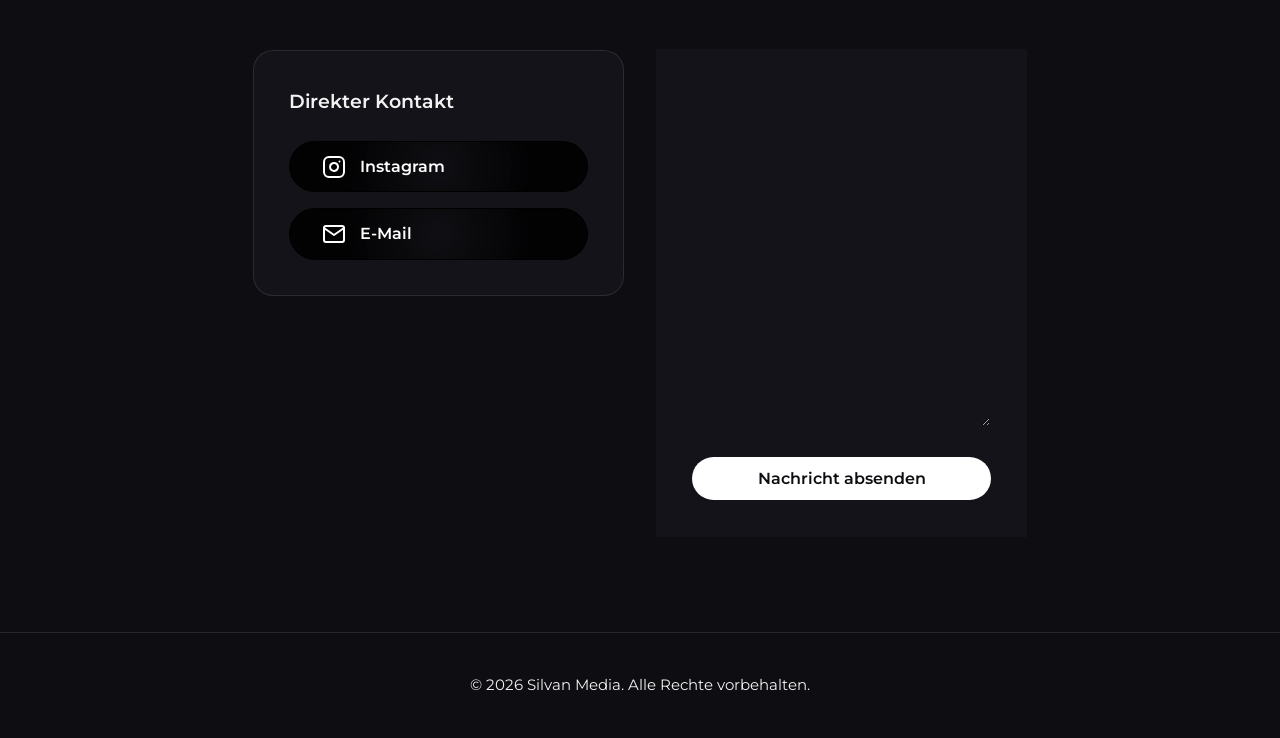
==== commit 3bf424e5: "Add files via upload" ====
--- a/index.html
+++ b/index.html
@@ -3,664 +3,138 @@
 <head>
     <meta charset="UTF-8">
     <meta name="viewport" content="width=device-width, initial-scale=1.0">
-    <title>Silvan Media | High-End Video, Design & Digital Products</title>
-    
-    <!-- Google Fonts: Outfit & Plus Jakarta Sans -->
-    <link rel="preconnect" href="https://fonts.googleapis.com">
-    <link rel="preconnect" href="https://fonts.gstatic.com" crossorigin>
-    <link href="https://fonts.googleapis.com/css2?family=Outfit:wght@300;400;500;600;700&family=Plus+Jakarta+Sans:wght@400;500;600;700&display=swap" rel="stylesheet">
+    <title>Silvan Media - Home</title>
     <link rel="stylesheet" href="style.css">
-    
 </head>
 <body>
 
+    <!-- BILD HINTERGRUND (VOLLE BREITE 100%) -->
+    <div class="hero-bg-container"></div>
 
-    <!-- PUNKTUELLER AURA-HINTERGRUND -->
-    <div class="bg-aura-wrapper">
-        <div class="aura-spot aura-spot-1"></div>
-        <div class="aura-spot aura-spot-2"></div>
-        <div class="aura-spot aura-spot-3"></div>
-    </div>
-
-    <!-- HEADER & NAVIGATION -->
+    <!-- HEADER / NAVIGATION -->
     <header class="header">
         <div class="nav-container">
-            <!-- Logo Silvan Media ganz links -->
-            <a href="index.html" class="logo">
-    <img src="Images/Logo.png" alt="Silvan Media Logo" class="logo-img">
-</a>
+            <!-- Logo mit S & M in Kalligraphie und Rest in NORMAL-Style -->
+            <a href="index.html" class="logo-box">
+                <span class="logo-part"><span class="logo-script">S</span>ilvan</span>
+                <span class="logo-part"><span class="logo-script">M</span>edia</span>
+            </a>
 
-            <!-- Navigations-Links in EXAKTER Reihenfolge: Home, Shop, Projekte, Kontakt -->
             <nav>
                 <ul class="nav-menu" id="navMenu">
-                    <li><a class="nav-link active" data-page="home" onclick="switchPage('home')">Home</a></li>
-                    <li><a class="nav-link" data-page="shop" onclick="switchPage('shop')">Shop</a></li>
-                    <li><a class="nav-link" data-page="projects" onclick="switchPage('projects')">Projekte</a></li>
-                    <li><a class="nav-link" data-page="contact" onclick="switchPage('contact')">Kontakt</a></li>
+                    <li><a href="index.html" class="nav-link active">Home</a></li>
+                    <li><a href="shop.html" class="nav-link">Shop</a></li>
+                    <li><a href="projekte.html" class="nav-link">Projekte</a></li>
+                    <li><a href="#kontakt" class="nav-link nav-contact-btn">Kontakt</a></li>
                 </ul>
             </nav>
 
-            <!-- Actions: Warenkorb & Mobile Toggle -->
-            <div class="nav-actions">
-                <button class="cart-btn-trigger" onclick="toggleCart()">
-                    <svg width="20" height="20" viewBox="0 0 24 24" fill="none" stroke="currentColor" stroke-width="2"><circle cx="9" cy="21" r="1"/><circle cx="20" cy="21" r="1"/><path d="M1 1h4l2.68 13.39a2 2 0 0 0 2 1.61h9.72a2 2 0 0 0 2-1.61L23 6H6"/></svg>
-                    <span class="cart-badge" id="cartCount">0</span>
-                </button>
-
-                <button class="menu-toggle" id="menuToggle" aria-label="Menü">
-                    <svg viewBox="0 0 24 24"><path d="M4 6h16M4 12h16M4 18h16" stroke-linecap="round"/></svg>
-                </button>
-            </div>
+            <button class="menu-toggle" id="menuToggle" aria-label="Menü öffnen" onclick="document.getElementById('navMenu').classList.toggle('mobile-active')">
+                <svg viewBox="0 0 24 24"><path d="M4 6h16M4 12h16M4 18h16" stroke-linecap="round"/></svg>
+            </button>
         </div>
     </header>
 
-    <!-- HAUPTINHALT (SINGLE PAGE APPLICATION TABS) -->
-    <main>
-
-        <!-- 1. SEITE: HOME -->
-        <section class="page-view active-page" id="page-home">
-            <div class="hero-section">
-                <div class="hero-content">
-                    <div class="badge">
-                        <span class="badge-dot"></span>
-                        High-End Digital Agentur Schweiz
-                    </div>
-                    <h1 class="heading-lg">
-                        <span class="gradient-text">Visuelle Perfektion & Digitale Exzellenz</span>
-                    </h1>
-                    <p class="subtext">
-                        Wir verwandeln Visionen in hochkarätige Videoproduktionen, erstklassiges Webdesign und nachhaltige Branding-Strategien im eleganten tiefschwarzen Design.
-                    </p>
-                    <div class="btn-group">
-                        <button class="btn btn-primary" onclick="switchPage('projects')">
-                            Projekte entdecken
-                            <svg width="18" height="18" viewBox="0 0 24 24" fill="none" stroke="currentColor" stroke-width="2"><path d="M5 12h14M12 5l7 7-7 7"/></svg>
-                        </button>
-                        <button class="btn btn-secondary" onclick="switchPage('shop')">Zum Digital Shop</button>
-                    </div>
-                </div>
-            </div>
-
-            <!-- Highlights / Statistiken -->
-            <div class="stats-banner">
-                <div>
-                    <div class="stat-number">120+</div>
-                    <div class="stat-label">Erfolgreiche Projekte</div>
-                </div>
-                <div>
-                    <div class="stat-number">100%</div>
-                    <div class="stat-label">Kundenzufriedenheit</div>
-                </div>
-                <div>
-                    <div class="stat-number">4K+</div>
-                    <div class="stat-label">Kino-Qualität Video</div>
-                </div>
-                <div>
-                    <div class="stat-number">Schweiz</div>
-                    <div class="stat-label">Standort & Präzision</div>
-                </div>
-            </div>
-
-            <!-- Leistungsübersicht -->
-            <div class="page-header" style="margin-top: 5rem;">
-                <h2 class="heading-md">Unsere <span class="gradient-text">Expertise</span></h2>
-                <p class="subtext">Ganzheitliche Medienlösungen aus einer Hand.</p>
-            </div>
-
-            <div class="grid-layout">
-                <div class="card">
-                    <div>
-                        <div class="card-icon">
-                            <svg viewBox="0 0 24 24"><polygon points="23 7 16 12 23 17 23 7"/><rect x="1" y="5" width="15" height="14" rx="2" ry="2"/></svg>
-                        </div>
-                        <h3 class="card-title">Videoproduktion</h3>
-                        <p class="card-text">Imagefilme, Werbespots und Social-Media-Content in gestochen scharfer 4K-Auflösung und emotionalem Storytelling.</p>
-                    </div>
-                    <button class="btn btn-secondary" onclick="switchPage('contact')" style="width: 100%;">Projekt anfragen</button>
-                </div>
-
-                <div class="card">
-                    <div>
-                        <div class="card-icon">
-                            <svg viewBox="0 0 24 24"><rect x="2" y="3" width="20" height="14" rx="2"/><line x1="8" y1="21" x2="16" y2="21"/><line x1="12" y1="17" x2="12" y2="21"/></svg>
-                        </div>
-                        <h3 class="card-title">Webdesign & UI/UX</h3>
-                        <p class="card-text">Moderne, ultraschnelle Websites im Dark-Aura Look. Perfekt optimiert für Mobilgeräte und hohe Conversions.</p>
-                    </div>
-                    <button class="btn btn-secondary" onclick="switchPage('contact')" style="width: 100%;">Projekt anfragen</button>
-                </div>
-
-                <div class="card">
-                    <div>
-                        <div class="card-icon">
-                            <svg viewBox="0 0 24 24"><path d="M12 2l3.09 6.26L22 9.27l-5 4.87 1.18 6.88L12 17.77l-6.18 3.25L7 14.14 2 9.27l6.91-1.01L12 2z"/></svg>
-                        </div>
-                        <h3 class="card-title">Content Creation & Branding</h3>
-                        <p class="card-text">Einzigartige visuelle Identitäten, Markenstrategien und maßgeschneiderter Content für alle digitalen Kanäle.</p>
-                    </div>
-                    <button class="btn btn-secondary" onclick="switchPage('contact')" style="width: 100%;">Projekt anfragen</button>
+    <!-- HAUPTINHALT HOME -->
+    <main style="max-width: 1350px; margin: 0 auto; padding: 0 2rem;">
+        
+        <!-- HERO SECTION -->
+        <section style="min-height: calc(100vh - 90px); display: flex; align-items: center;">
+            <div style="max-width: 700px; padding-top: 2rem;">
+                <div class="badge-custom">Video- & Fotografie</div>
+                
+                <h1 class="heading-lg">Sportfotografie</h1>
+                <p class="subtext">Professionelle Sportaufnahmen, Visuals, Editing und Webdesign.</p>
+                
+                <div class="btn-group">
+                    <a href="projekte.html" class="btn btn-primary">Projekte entdecken</a>
+                    <a href="#kontakt" class="btn btn-primary">Kontakt aufnehmen</a>
                 </div>
             </div>
         </section>
 
-        <!-- 2. SEITE: SHOP -->
-        <section class="page-view" id="page-shop">
-            <div class="page-header">
-                <div class="badge">Digital Store</div>
-                <h2 class="heading-lg">Exklusive <span class="gradient-text">Medien- & Design-Assets</span></h2>
-                <p class="subtext">Professionelle LUTs, Templates und Kurse für Creators & Agenturen.</p>
+        <!-- ANGEBOTE BEREICH (ZENTRIERT & OHNE SUBTEXT) -->
+        <section style="margin-top: 4rem;">
+            <div style="text-align: center; margin-bottom: 3rem;">
+                <h2 class="heading-md">Angebote</h2>
             </div>
 
-            <!-- Filter Bar -->
-            <div class="filter-bar">
-                <button class="filter-chip active" onclick="filterShop('all', this)">Alle Produkte</button>
-                <button class="filter-chip" onclick="filterShop('luts', this)">LUTs & Presets</button>
-                <button class="filter-chip" onclick="filterShop('templates', this)">Templates</button>
-                <button class="filter-chip" onclick="filterShop('courses', this)">Videokurse</button>
-            </div>
-
-            <!-- Grid -->
-            <div class="grid-layout" id="shopGrid">
-                <!-- Product 1 -->
-                <div class="product-card" data-category="luts">
-                    <div class="product-thumb">
-                        <span class="product-badge">Besteller</span>
-                        <svg width="50" height="50" viewBox="0 0 24 24" fill="none" stroke="currentColor" stroke-width="1.5"><circle cx="12" cy="12" r="10"/><path d="M12 18a6 6 0 0 0 0-12v12z"/></svg>
-                    </div>
-                    <div class="product-info">
-                        <h3 class="card-title">Cinematic Aura LUT Pack</h3>
-                        <p class="card-text">12 professionelle Color-Grading Presets für DaVinci Resolve, Premiere Pro & Final Cut.</p>
-                        <div class="product-price">CHF 39.00</div>
-                        <div class="btn-group" style="margin-top: auto;">
-                            <button class="btn btn-secondary" onclick="openProductModal('Cinematic Aura LUT Pack', 'CHF 39.00', 'Ein Bundle aus 12 hochwertigen 3D-LUTs, entwickelt für cinematic Farbtöne mit tiefen Blauschatten und warmen Hauttönen. Enthält .cube Dateien sowie PDF-Anleitung.')" style="flex:1;">Details</button>
-                            <button class="btn btn-primary" onclick="addToCart('Cinematic Aura LUT Pack', 39)" style="flex:1;">Kaufen</button>
-                        </div>
-                    </div>
-                </div>
-
-                <!-- Product 2 -->
-                <div class="product-card" data-category="templates">
-                    <div class="product-thumb">
-                        <span class="product-badge">Neu</span>
-                        <svg width="50" height="50" viewBox="0 0 24 24" fill="none" stroke="currentColor" stroke-width="1.5"><rect x="3" y="3" width="18" height="18" rx="2"/><path d="M3 9h18M9 21V9"/></svg>
-                    </div>
-                    <div class="product-info">
-                        <h3 class="card-title">Social Media Master Grid</h3>
-                        <p class="card-text">30 editierbare Canva- & Figma-Vorlagen im edlen Dark-Glow Stil für Instagram & LinkedIn.</p>
-                        <div class="product-price">CHF 29.00</div>
-                        <div class="btn-group" style="margin-top: auto;">
-                            <button class="btn btn-secondary" onclick="openProductModal('Social Media Master Grid', 'CHF 29.00', 'Optimiert für maximale Reichweite und edle Markenpräsenz. Beinhaltet Carousel-Templates, Story-Hooks und Post-Grids in Figma und Canva Format.')" style="flex:1;">Details</button>
-                            <button class="btn btn-primary" onclick="addToCart('Social Media Master Grid', 29)" style="flex:1;">Kaufen</button>
-                        </div>
-                    </div>
-                </div>
-
-                <!-- Product 3 -->
-                <div class="product-card" data-category="courses">
-                    <div class="product-thumb">
-                        <svg width="50" height="50" viewBox="0 0 24 24" fill="none" stroke="currentColor" stroke-width="1.5"><polygon points="23 7 16 12 23 17 23 7"/><rect x="1" y="5" width="15" height="14" rx="2" ry="2"/></svg>
-                    </div>
-                    <div class="product-info">
-                        <h3 class="card-title">Video Lighting Masterclass</h3>
-                        <p class="card-text">3 Stunden Intensiv-Videokurs: Professionelles Licht-Setup mit minimalem Equipment.</p>
-                        <div class="product-price">CHF 89.00</div>
-                        <div class="btn-group" style="margin-top: auto;">
-                            <button class="btn btn-secondary" onclick="openProductModal('Video Lighting Masterclass', 'CHF 89.00', 'Lerne Schritt für Schritt, wie du cinematische Ausleuchtung für Interviews, Commercials und Youtube-Videos erzielst. Inklusive downloadable Light-Maps.')" style="flex:1;">Details</button>
-                            <button class="btn btn-primary" onclick="addToCart('Video Lighting Masterclass', 89)" style="flex:1;">Kaufen</button>
-                        </div>
-                    </div>
-                </div>
-
-                <!-- Product 4 -->
-                <div class="product-card" data-category="templates">
-                    <div class="product-thumb">
-                        <svg width="50" height="50" viewBox="0 0 24 24" fill="none" stroke="currentColor" stroke-width="1.5"><rect x="2" y="3" width="20" height="14" rx="2"/><line x1="8" y1="21" x2="16" y2="21"/><line x1="12" y1="17" x2="12" y2="21"/></svg>
-                    </div>
-                    <div class="product-info">
-                        <h3 class="card-title">Aura Web Template</h3>
-                        <p class="card-text">Responsive HTML5/Tailwind Single & Multi-Page Template mit Aura-Glow Effekten.</p>
-                        <div class="product-price">CHF 69.00</div>
-                        <div class="btn-group" style="margin-top: auto;">
-                            <button class="btn btn-secondary" onclick="openProductModal('Aura Web Template', 'CHF 69.00', 'Vollständig anpassbare Codebase. Perfekt für Agenturen, Freelancer und Tech-Startups, die ein dunkles, edles Design suchen.')" style="flex:1;">Details</button>
-                            <button class="btn btn-primary" onclick="addToCart('Aura Web Template', 69)" style="flex:1;">Kaufen</button>
-                        </div>
-                    </div>
+            <div style="max-width: 650px; margin: 0 auto;">
+                <div class="card" style="text-align: center;">
+                    <h3 class="heading-md" style="font-size: 1.8rem; margin-bottom: 1rem;">Sport- und Videografie</h3>
+                    <p class="subtext" style="margin-bottom: 2rem; font-size: 1rem; line-height: 1.6;">
+                        Du möchtest, dass ich dein nächstes Match oder der deines Teams fotografiere, ist dies genau das richtige für dich.
+                    </p>
+                    <!-- Linkt auf Instagram, zeigt nur "Anfragen" -->
+                    <a href="https://www.instagram.com/0silvanmedia0/" target="_blank" rel="noopener" class="btn btn-primary" style="width: 100%; max-width: 300px;">Anfragen</a>
                 </div>
             </div>
         </section>
 
-        <!-- 3. SEITE: PROJEKTE -->
-        <section class="page-view" id="page-projects">
-            <div class="page-header">
-                <div class="badge">Portfolio</div>
-                <h2 class="heading-lg">Ausgewählte <span class="gradient-text">Meisterwerke</span></h2>
-                <p class="subtext">Ein Einblick in unsere jüngsten Videoproduktionen und Digitalprojekte.</p>
+        <!-- KONTAKT-BEREICH -->
+        <section id="kontakt" style="margin-top: 8rem; padding-top: 4rem; scroll-margin-top: 90px;">
+            <div style="text-align: center; margin-bottom: 3rem;">
+                <h2 class="heading-lg">Kontakt</h2>
+                <p class="subtext">
+                    Du möchtest, dass ich dein nächstes Match fotografiere, oder hast eine andere Frage?<br>
+                    Schreib mir direkt auf Instagram oder hier!
+                </p>
             </div>
 
-            <!-- Filter Bar -->
-            <div class="filter-bar">
-                <button class="filter-chip active" onclick="filterProjects('all', this)">Alle Arbeiten</button>
-                <button class="filter-chip" onclick="filterProjects('video', this)">Video</button>
-                <button class="filter-chip" onclick="filterProjects('web', this)">Webdesign</button>
-                <button class="filter-chip" onclick="filterProjects('branding', this)">Branding</button>
-            </div>
+            <div style="display: grid; grid-template-columns: repeat(auto-fit, minmax(320px, 1fr)); gap: 2rem; align-items: start;">
+                
+                <!-- LINKS: INSTAGRAM & E-MAIL BUTTONS -->
+                <div class="card">
+                    <h4 class="subtext" style="font-size: 1.2rem; font-weight: 600; margin-bottom: 1.5rem;">Direkter Kontakt</h4>
+                    
+                    <!-- Instagram Button (Nur 'Instagram' steht drin) -->
+                    <a href="https://www.instagram.com/0silvanmedia0/" target="_blank" rel="noopener" class="btn btn-secondary" style="width: 100%; justify-content: flex-start; gap: 14px; margin-bottom: 1rem;">
+                        <svg class="contact-icon-svg" viewBox="0 0 24 24" fill="none" stroke="currentColor" stroke-width="2" stroke-linecap="round" stroke-linejoin="round">
+                            <rect x="2" y="2" width="20" height="20" rx="5" ry="5"></rect>
+                            <path d="M16 11.37A4 4 0 1 1 12.63 8 4 4 0 0 1 16 11.37z"></path>
+                            <line x1="17.5" y1="6.5" x2="17.51" y2="6.5"></line>
+                        </svg>
+                        <span>Instagram</span>
+                    </a>
 
-            <div class="grid-layout" id="projectGrid">
-                <!-- Project 1 -->
-                <div class="card" data-category="video">
-                    <div class="project-thumb">
-                        <svg width="48" height="48" viewBox="0 0 24 24" fill="none" stroke="currentColor" stroke-width="1.5"><polygon points="5 3 19 12 5 21 5 3"/></svg>
-                    </div>
-                    <div class="project-tags">
-                        <span class="tag">Videoproduktion</span>
-                        <span class="tag">Commercial</span>
-                    </div>
-                    <h3 class="card-title">Apex Automotive Brand Film</h3>
-                    <p class="card-text">Ein hochemotionaler Kinospot für eine Schweizer Luxus-Automarke im alpine Nachtdesign.</p>
-                    <button class="btn btn-secondary" onclick="openProjectModal('Apex Automotive Brand Film', 'Videoproduktion & Commercial', 'Für den Kunden Apex Automotive wurde ein 60-sekündiger Kinospot produziert. Von der Skripterstellung über Nachtdrehs in den Schweizer Alpen bis hin zum Color Grading und Sound-Design im eigenen Studio.')">Projekt-Details</button>
+                    <!-- E-Mail Button (Nur 'E-Mail' steht drin) -->
+                    <a href="mailto:mediasilvan@gmail.com" class="btn btn-secondary" style="width: 100%; justify-content: flex-start; gap: 14px;">
+                        <svg class="contact-icon-svg" viewBox="0 0 24 24" fill="none" stroke="currentColor" stroke-width="2" stroke-linecap="round" stroke-linejoin="round">
+                            <path d="M4 4h16c1.1 0 2 .9 2 2v12c0 1.1-.9 2-2 2H4c-1.1 0-2-.9-2-2V6c0-1.1.9-2 2-2z"></path>
+                            <polyline points="22,6 12,13 2,6"></polyline>
+                        </svg>
+                        <span>E-Mail</span>
+                    </a>
                 </div>
 
-                <!-- Project 2 -->
-                <div class="card" data-category="web">
-                    <div class="project-thumb">
-                        <svg width="48" height="48" viewBox="0 0 24 24" fill="none" stroke="currentColor" stroke-width="1.5"><rect x="2" y="3" width="20" height="14" rx="2"/><line x1="8" y1="21" x2="16" y2="21"/><line x1="12" y1="17" x2="12" y2="21"/></svg>
-                    </div>
-                    <div class="project-tags">
-                        <span class="tag">Webdesign</span>
-                        <span class="tag">SaaS Platform</span>
-                    </div>
-                    <h3 class="card-title">Aether Analytics Portal</h3>
-                    <p class="card-text">Ultra-moderne SaaS Landingpage mit interaktiven Datenvisualisierungen und Dark-Mode UI.</p>
-                    <button class="btn btn-secondary" onclick="openProjectModal('Aether Analytics Portal', 'Webdesign & UI/UX', 'Relaunch des Webportals für Aether Analytics. Dank schlankem Code und individuellem Aura-Design konnte die Conversion-Rate um 42% gesteigert werden.')">Projekt-Details</button>
+                <!-- RECHTS: FORMULAR -->
+                <div class="card">
+                    <form action="https://formspree.io/f/DEINE_FORMSPREE_ID" method="POST">
+                        <div class="form-group">
+                            <label class="form-label">Dein Name</label>
+                            <input type="text" name="name" class="form-input" placeholder="z. B. Silvan" required>
+                        </div>
+                        <div class="form-group">
+                            <label class="form-label">Deine E-Mail Adresse</label>
+                            <input type="email" name="email" class="form-input" placeholder="name@beispiel.ch" required>
+                        </div>
+                        <div class="form-group">
+                            <label class="form-label">Deine Nachricht</label>
+                            <textarea name="message" class="form-textarea" rows="4" placeholder="Wie kann ich dir helfen?" required></textarea>
+                        </div>
+                        <button type="submit" class="btn btn-primary" style="width: 100%;">Nachricht absenden</button>
+                    </form>
                 </div>
 
-                <!-- Project 3 -->
-                <div class="card" data-category="branding">
-                    <div class="project-thumb">
-                        <svg width="48" height="48" viewBox="0 0 24 24" fill="none" stroke="currentColor" stroke-width="1.5"><path d="M12 2l3.09 6.26L22 9.27l-5 4.87 1.18 6.88L12 17.77l-6.18 3.25L7 14.14 2 9.27l6.91-1.01L12 2z"/></svg>
-                    </div>
-                    <div class="project-tags">
-                        <span class="tag">Branding</span>
-                        <span class="tag">Content Strategy</span>
-                    </div>
-                    <h3 class="card-title">Verve Watches Identity</h3>
-                    <p class="card-text">Ganzheitliches Rebranding inklusive Markenbuch, Typografie-Konzept und Social Campaign.</p>
-                    <button class="btn btn-secondary" onclick="openProjectModal('Verve Watches Identity', 'Branding & Identität', 'Umfassendes Branding für die Schweizer Uhrenmanufaktur Verve. Entwicklung des neuen Logos, Farbschemas und Produktion von Social Media Content für 12 Monate.')">Projekt-Details</button>
-                </div>
-            </div>
-        </section>
-
-        <!-- 4. SEITE: KONTAKT -->
-        <section class="page-view" id="page-contact">
-            <div class="page-header">
-                <div class="badge">In Kontakt treten</div>
-                <h2 class="heading-lg">Starten wir Ihr <span class="gradient-text">neues Projekt</span></h2>
-                <p class="subtext">Wir freuen uns darauf, von Ihrer Idee zu hören. Antworten erfolgen garantiert innerhalb von 24h.</p>
-            </div>
-
-            <div class="contact-grid">
-                <!-- Kontaktdaten -->
-                <div class="contact-box">
-                    <h3 class="card-title" style="margin-bottom: 1.8rem;">Kontaktdaten</h3>
-                    
-                    <div class="contact-detail">
-                        <div class="contact-icon">
-                            <svg viewBox="0 0 24 24" fill="none" stroke="currentColor" stroke-width="2"><path d="M22 16.92v3a2 2 0 0 1-2.18 2 19.79 19.79 0 0 1-8.63-3.07 19.5 19.5 0 0 1-6-6 19.79 19.79 0 0 1-3.07-8.67A2 2 0 0 1 4.11 2h3a2 2 0 0 1 2 1.72 12.84 12.84 0 0 0 .7 2.81 2 2 0 0 1-.45 2.11L8.09 9.91a16 16 0 0 0 6 6l1.27-1.27a2 2 0 0 1 2.11-.45 12.84 12.84 0 0 0 2.81.7A2 2 0 0 1 22 16.92z"/></svg>
-                        </div>
-                        <div>
-                            <div style="font-weight: 600;">Telefon Schweiz</div>
-                            <div class="subtext" style="font-size: 0.9rem;">+41 (0) 44 123 45 67</div>
-                        </div>
-                    </div>
-
-                    <div class="contact-detail">
-                        <div class="contact-icon">
-                            <svg viewBox="0 0 24 24" fill="none" stroke="currentColor" stroke-width="2"><path d="M4 4h16c1.1 0 2 .9 2 2v12c0 1.1-.9 2-2 2H4c-1.1 0-2-.9-2-2V6c0-1.1.9-2 2-2z"/><polyline points="22,6 12,13 2,6"/></svg>
-                        </div>
-                        <div>
-                            <div style="font-weight: 600;">E-Mail</div>
-                            <div class="subtext" style="font-size: 0.9rem;">kontakt@silvanmedia.ch</div>
-                        </div>
-                    </div>
-
-                    <div class="contact-detail">
-                        <div class="contact-icon">
-                            <svg viewBox="0 0 24 24" fill="none" stroke="currentColor" stroke-width="2"><path d="M21 10c0 7-9 13-9 13s-9-6-9-13a9 9 0 0 1 18 0z"/><circle cx="12" cy="10" r="3"/></svg>
-                        </div>
-                        <div>
-                            <div style="font-weight: 600;">Standort</div>
-                            <div class="subtext" style="font-size: 0.9rem;">Silvan Media Studio<br>Zürich / Bern, Schweiz</div>
-                        </div>
-                    </div>
-                </div>
-
-                <!-- Formular mit Validierung -->
-                <form class="contact-form" onsubmit="handleFormSubmit(event)">
-                    <div class="form-group">
-                        <label class="form-label">Ihr Name *</label>
-                        <input type="text" id="contactName" class="form-input" placeholder="z. B. Marc Muster" required>
-                    </div>
-                    <div class="form-group">
-                        <label class="form-label">E-Mail Adresse *</label>
-                        <input type="email" id="contactEmail" class="form-input" placeholder="marc@beispiel.ch" required>
-                    </div>
-                    <div class="form-group">
-                        <label class="form-label">Gewünschte Leistung</label>
-                        <select class="form-input" id="contactService">
-                            <option>Videoproduktion</option>
-                            <option>Webdesign & UI/UX</option>
-                            <option>Content Creation & Branding</option>
-                            <option>Digital Product Support</option>
-                        </select>
-                    </div>
-                    <div class="form-group">
-                        <label class="form-label">Ihre Nachricht *</label>
-                        <textarea id="contactMessage" class="form-textarea" placeholder="Beschreiben Sie kurz Ihr Vorhaben..." required></textarea>
-                    </div>
-                    <button type="submit" class="btn btn-primary" style="width: 100%;">Anfrage Absenden</button>
-                </form>
-            </div>
-
-            <!-- FAQ Akkordeon -->
-            <div class="faq-section">
-                <div class="page-header" style="margin-bottom: 2rem;">
-                    <h3 class="heading-md">Häufig gestellte Fragen (FAQ)</h3>
-                </div>
-
-                <div class="faq-item">
-                    <div class="faq-header" onclick="toggleFaq(this)">
-                        <span>Wie läuft ein Videoproduktions-Projekt ab?</span>
-                        <svg class="faq-icon" width="20" height="20" viewBox="0 0 24 24" fill="none" stroke="currentColor" stroke-width="2"><polyline points="6 9 12 15 18 9"/></svg>
-                    </div>
-                    <div class="faq-body">
-                        Wir starten mit einem unverbindlichen Beratungsgespräch, erstellen ein detailliertes Skript/Storyboard, führen den Dreh mit professioneller 4K-Ausrüstung durch und kümmern uns um Postproduktion, Schnitt, Color Grading und Sounddesign.
-                    </div>
-                </div>
-
-                <div class="faq-item">
-                    <div class="faq-header" onclick="toggleFaq(this)">
-                        <span>Wie schnell erhalte ich digitale Shop-Käufe?</span>
-                        <svg class="faq-icon" width="20" height="20" viewBox="0 0 24 24" fill="none" stroke="currentColor" stroke-width="2"><polyline points="6 9 12 15 18 9"/></svg>
-                    </div>
-                    <div class="faq-body">
-                        Sofort! Alle digitalen Produkte (LUTs, Templates, Kurszugänge) stehen direkt nach Zahlungseingang als Download per E-Mail zur Verfügung.
-                    </div>
-                </div>
-
-                <div class="faq-item">
-                    <div class="faq-header" onclick="toggleFaq(this)">
-                        <span>Arbeitet Silvan Media auch international?</span>
-                        <svg class="faq-icon" width="20" height="20" viewBox="0 0 24 24" fill="none" stroke="currentColor" stroke-width="2"><polyline points="6 9 12 15 18 9"/></svg>
-                    </div>
-                    <div class="faq-body">
-                        Ja! Unser Hauptsitz ist in der Schweiz, jedoch führen wir Videodrehs und Webdesign-Projekte im gesamten DACH-Raum und international durch.
-                    </div>
-                </div>
             </div>
         </section>
 
     </main>
 
-    <!-- WARENKORB DRAWER OVERLAY -->
-    <div class="cart-overlay" id="cartOverlay" onclick="toggleCart()"></div>
-    <div class="cart-drawer" id="cartDrawer">
-        <div class="cart-header">
-            <h3 class="card-title" style="margin: 0;">Warenkorb</h3>
-            <button class="close-btn" onclick="toggleCart()">&times;</button>
-        </div>
-        <div class="cart-items" id="cartItemsContainer">
-            <div class="subtext" style="text-align: center; margin-top: 2rem;">Ihr Warenkorb ist leer.</div>
-        </div>
-        <div class="cart-footer">
-            <div class="cart-total">
-                <span>Gesamtsumme:</span>
-                <span id="cartTotalSum">CHF 0.00</span>
-            </div>
-            <button class="btn btn-primary" onclick="checkout()" style="width: 100%;">Zur Kasse gehen</button>
-        </div>
-    </div>
-
-    <!-- DETAIL & LEGAL MODAL OVERLAY -->
-    <div class="modal" id="modalWindow">
-        <div class="modal-content">
-            <button class="modal-close" onclick="closeModal()">&times;</button>
-            <h2 class="heading-md" id="modalTitle">Modal Titel</h2>
-            <div class="modal-body" id="modalBody">Modal Inhalt...</div>
-        </div>
-    </div>
-
-    <!-- NOTIFICATION TOAST -->
-    <div class="toast" id="toastNotification">Erfolgreich hinzugefügt!</div>
-
     <!-- FOOTER -->
     <footer class="footer">
-        <div class="footer-container">
-            <div class="subtext" style="font-size: 0.9rem;">
-                &copy; 2026 Silvan Media. Alle Rechte vorbehalten. Made in Switzerland.
-            </div>
-            <div class="footer-links">
-                <a onclick="openLegalModal('impressum')">Impressum</a>
-                <a onclick="openLegalModal('datenschutz')">Datenschutz</a>
-                <a onclick="openLegalModal('agb')">AGB</a>
-                <a onclick="showToast('Cookie-Einstellungen auf optimal gesetzt.')">Cookie-Einstellungen</a>
-            </div>
-        </div>
+        <div class="subtext" style="font-size: 0.95rem;">&copy; 2026 Silvan Media. Alle Rechte vorbehalten.</div>
     </footer>
 
-    <!-- INTERAKTIVE JAVASCRIPT LOGIK -->
-    <script>
-        // --- 1. DYNAMIC PAGE SWITCHER (Multi-Page Tabs) ---
-        function switchPage(pageId) {
-            const pages = document.querySelectorAll('.page-view');
-            pages.forEach(page => page.classList.remove('active-page'));
-
-            const targetPage = document.getElementById(`page-${pageId}`);
-            if (targetPage) {
-                targetPage.classList.add('active-page');
-            }
-
-            const navLinks = document.querySelectorAll('.nav-link');
-            navLinks.forEach(link => {
-                if (link.getAttribute('data-page') === pageId) {
-                    link.classList.add('active');
-                } else {
-                    link.classList.remove('active');
-                }
-            });
-
-            document.getElementById('navMenu').classList.remove('mobile-active');
-            window.scrollTo({ top: 0, behavior: 'smooth' });
-        }
-
-        // --- 2. MOBILE MENU TOGGLE ---
-        const menuToggle = document.getElementById('menuToggle');
-        const navMenu = document.getElementById('navMenu');
-
-        menuToggle.addEventListener('click', () => {
-            navMenu.classList.toggle('mobile-active');
-        });
-
-        // --- 3. WARENKORB LOGIK ---
-        let cart = [];
-
-        function toggleCart() {
-            document.getElementById('cartOverlay').classList.toggle('active');
-            document.getElementById('cartDrawer').classList.toggle('active');
-        }
-
-        function addToCart(title, price) {
-            cart.push({ title, price });
-            updateCartUI();
-            showToast(`"${title}" zum Warenkorb hinzugefügt!`);
-        }
-
-        function removeFromCart(index) {
-            cart.splice(index, 1);
-            updateCartUI();
-        }
-
-        function updateCartUI() {
-            const countEl = document.getElementById('cartCount');
-            const container = document.getElementById('cartItemsContainer');
-            const totalEl = document.getElementById('cartTotalSum');
-
-            countEl.textContent = cart.length;
-
-            if (cart.length === 0) {
-                container.innerHTML = '<div class="subtext" style="text-align: center; margin-top: 2rem;">Ihr Warenkorb ist leer.</div>';
-                totalEl.textContent = 'CHF 0.00';
-                return;
-            }
-
-            let total = 0;
-            container.innerHTML = '';
-            cart.forEach((item, index) => {
-                total += item.price;
-                const div = document.createElement('div');
-                div.className = 'cart-item';
-                div.innerHTML = `
-                    <div>
-                        <div class="cart-item-title">${item.title}</div>
-                        <div class="cart-item-price">CHF ${item.price.toFixed(2)}</div>
-                    </div>
-                    <button style="background:none; border:none; color:var(--text-muted); cursor:pointer;" onclick="removeFromCart(${index})">&times;</button>
-                `;
-                container.appendChild(div);
-            });
-
-            totalEl.textContent = `CHF ${total.toFixed(2)}`;
-        }
-
-        function checkout() {
-            if (cart.length === 0) {
-                showToast('Ihr Warenkorb ist leer!');
-                return;
-            }
-            showToast('Weiterleitung zur sicheren Kasse...');
-            setTimeout(() => {
-                cart = [];
-                updateCartUI();
-                toggleCart();
-                showToast('Vielen Dank für Ihren Test-Kauf!');
-            }, 1500);
-        }
-
-        // --- 4. FILTER FUNKTIONEN (Shop & Projekte) ---
-        function filterShop(category, btn) {
-            const chips = btn.parentElement.querySelectorAll('.filter-chip');
-            chips.forEach(c => c.classList.remove('active'));
-            btn.classList.add('active');
-
-            const products = document.querySelectorAll('#shopGrid .product-card');
-            products.forEach(prod => {
-                if (category === 'all' || prod.getAttribute('data-category') === category) {
-                    prod.style.display = 'flex';
-                } else {
-                    prod.style.display = 'none';
-                }
-            });
-        }
-
-        function filterProjects(category, btn) {
-            const chips = btn.parentElement.querySelectorAll('.filter-chip');
-            chips.forEach(c => c.classList.remove('active'));
-            btn.classList.add('active');
-
-            const projects = document.querySelectorAll('#projectGrid .card');
-            projects.forEach(proj => {
-                if (category === 'all' || proj.getAttribute('data-category') === category) {
-                    proj.style.display = 'flex';
-                } else {
-                    proj.style.display = 'none';
-                }
-            });
-        }
-
-        // --- 5. MODAL SYSTEM (Produkt & Projekt Detail) ---
-        function openModal(title, contentHtml) {
-            document.getElementById('modalTitle').textContent = title;
-            document.getElementById('modalBody').innerHTML = contentHtml;
-            document.getElementById('modalWindow').classList.add('active');
-        }
-
-        function closeModal() {
-            document.getElementById('modalWindow').classList.remove('active');
-        }
-
-        function openProductModal(title, price, description) {
-            const html = `
-                <p style="font-size: 1.3rem; font-weight:700; color:var(--blue-electric); margin-bottom: 1rem;">${price}</p>
-                <p style="margin-bottom: 1.5rem;">${description}</p>
-                <h3>Features & Highlights:</h3>
-                <ul style="margin: 0.8rem 0 1.8rem 1.2rem;">
-                    <li>Sofortiger Download per E-Mail</li>
-                    <li>Kommerziell nutzbare Lizenz</li>
-                    <li>Kostenlose Updates inklusive</li>
-                </ul>
-                <button class="btn btn-primary" onclick="addToCart('${title}', parseInt('${price}'.replace(/[^0-9]/g, ''))); closeModal();">In den Warenkorb</button>
-            `;
-            openModal(title, html);
-        }
-
-        function openProjectModal(title, category, description) {
-            const html = `
-                <p style="color:var(--blue-electric); font-weight:600; margin-bottom: 1rem;">${category}</p>
-                <p style="margin-bottom: 1.5rem;">${description}</p>
-                <h3>Ergebnis & Impact:</h3>
-                <p>Das Projekt erzielte maximale Aufmerksamkeit und beste Kundenbewertungen.</p>
-            `;
-            openModal(title, html);
-        }
-
-        // --- 6. RECHTSTEXTE MODALS (Footer Links) ---
-        function openLegalModal(type) {
-            if (type === 'impressum') {
-                openModal('Impressum', `
-                    <h3>Angaben gemäß Schweizer Recht & DSGVO</h3>
-                    <p><strong>Silvan Media Studio</strong><br>Musterstrasse 12<br>8000 Zürich, Schweiz</p>
-                    <p><strong>Vertreten durch:</strong> Silvan Media Team</p>
-                    <p><strong>Kontakt:</strong><br>Telefon: +41 (0) 44 123 45 67<br>E-Mail: kontakt@silvanmedia.ch</p>
-                    <p><strong>Haftungsausschluss:</strong> Urheberrechte für Inhalte liegen bei Silvan Media. Jegliche Vervielfältigung erfordert eine schriftliche Zustimmung.</p>
-                `);
-            } else if (type === 'datenschutz') {
-                openModal('Datenschutzerklärung', `
-                    <h3>1. Datenschutz auf einen Blick</h3>
-                    <p>Wir nehmen den Schutz Ihrer persönlichen Daten sehr ernst. Personenbezogene Daten werden vertraulich und entsprechend den gesetzlichen Datenschutzvorschriften behandelt.</p>
-                    <h3>2. Datenerfassung auf dieser Website</h3>
-                    <p>Ihre Daten werden einerseits dadurch erhoben, dass Sie uns diese mitteilen (z. B. im Kontaktformular). Andere Daten werden automatisch beim Besuch der Website durch unsere IT-Systeme erfasst.</p>
-                `);
-            } else if (type === 'agb') {
-                openModal('Allgemeine Geschäftsbedingungen (AGB)', `
-                    <h3>1. Geltungsbereich</h3>
-                    <p>Für alle Lieferungen und Dienstleistungen von Silvan Media an Verbraucher und Unternehmer gelten diese AGB.</p>
-                    <h3>2. Digitale Produkte & Downloads</h3>
-                    <p>Mit dem Kauf digitaler Inhalte (LUTs, Templates) erlischt das Widerrufsrecht, sobald der Download-Link bereitgestellt wurde.</p>
-                `);
-            }
-        }
-
-        // --- 7. FAQ ACCORDION LOGIK ---
-        function toggleFaq(header) {
-            const item = header.parentElement;
-            item.classList.toggle('active');
-        }
-
-        // --- 8. FORMULAR VALIDIERUNG ---
-        function handleFormSubmit(event) {
-            event.preventDefault();
-            showToast('Nachricht erfolgreich gesendet! Wir melden uns.');
-            event.target.reset();
-        }
-
-        // --- 9. TOAST NOTIFICATION ---
-        function showToast(message) {
-            const toast = document.getElementById('toastNotification');
-            toast.textContent = message;
-            toast.classList.add('show');
-            setTimeout(() => {
-                toast.classList.remove('show');
-            }, 3000);
-        }
-    </script>
 </body>
 </html>
--- a/style.css
+++ b/style.css
@@ -1,1001 +1,327 @@
-
-        /* ==========================================================================
-           1. CUSTOM PROPERTIES / CSS VARIABLEN
-           ========================================================================== */
-        :root {
-            --bg-black: #030306;
-            --bg-card: rgba(10, 16, 30, 0.6);
-            --bg-card-hover: rgba(18, 28, 52, 0.8);
-            --border-glow: rgba(59, 130, 246, 0.2);
-            --border-glow-hover: rgba(96, 165, 250, 0.6);
-            
-            --blue-accent: #3b82f6;
-            --blue-electric: #60a5fa;
-            --blue-deep: #1d4ed8;
-            --blue-glow: rgba(59, 130, 246, 0.25);
-            
-            --text-main: #f8fafc;
-            --text-muted: #94a3b8;
-            
-            --font-heading: 'Outfit', sans-serif;
-            --font-body: 'Plus Jakarta Sans', sans-serif;
-            
-            --transition-fast: all 0.25s cubic-bezier(0.4, 0, 0.2, 1);
-            --transition-smooth: all 0.4s cubic-bezier(0.4, 0, 0.2, 1);
-            --radius-card: 22px;
-            --radius-btn: 50px;
-        }
-
-        /* ==========================================================================
-           2. RESET & BASE STYLES
-            ========================================================================== */
-
-.logo-img {
-    height: 38px; /* Passe die Höhe an, falls es kleiner oder größer sein soll */
-    width: auto;  /* Behält das richtige Seitenverhältnis bei */
+/* ==========================================================================
+   1. SCHRIFTARTEN (Montserrat + Syne für NORMAL-Logo + Great Vibes für S/M)
+   ========================================================================== */
+@import url('https://fonts.googleapis.com/css2?family=Montserrat:wght@400;500;600;700&family=Syne:wght@700;800&family=Great+Vibes&display=swap');
+
+:root {
+    --bg-dark-gray: #0e0e12;
+    --bg-card: rgba(22, 22, 28, 0.75);
+    --bg-card-hover: rgba(30, 30, 38, 0.9);
+    
+    --text-white: #ffffff;
+    --font-montserrat: 'Montserrat', sans-serif;
+    --font-normal-logo: 'Syne', sans-serif;
+    --font-script-logo: 'Great Vibes', cursive;
+    
+    --transition-fast: all 0.2s ease;
+    --transition-smooth: all 0.35s ease;
+    --radius-btn: 50px;
+}
+
+* {
+    margin: 0;
+    padding: 0;
+    box-sizing: border-box;
+}
+
+html {
+    scroll-behavior: smooth;
+}
+
+body {
+    font-family: var(--font-montserrat);
+    font-weight: 400;
+    background-color: var(--bg-dark-gray);
+    color: var(--text-white);
+    overflow-x: hidden;
+    line-height: 1.6;
+    min-height: 100vh;
+    display: flex;
+    flex-direction: column;
+}
+
+/* ==========================================================================
+   2. HINTERGRUNDBILDSCHIRM (VOLLE BREITE 100% VON LINKS NACH RECHTS)
+   ========================================================================== */
+.hero-bg-container {
+    position: absolute;
+    top: 0;
+    left: 0;
+    width: 100%;
+    height: 100vh;
+    z-index: -2;
+    overflow: hidden;
+    /* Bild geht von ganz links nach ganz rechts mit weichem Abdunklungsverlauf */
+    background: linear-gradient(to bottom, rgba(14, 14, 18, 0.3) 0%, rgba(14, 14, 18, 0.8) 80%, #0e0e12 100%), 
+                linear-gradient(to right, rgba(14, 14, 18, 0.85) 0%, rgba(14, 14, 18, 0.2) 50%, rgba(14, 14, 18, 0.85) 100%), 
+                url('Images/B-Cup-30.jpg') no-repeat center top / cover;
+}
+
+/* ==========================================================================
+   3. NAVIGATION & SCHRIFTZUG (KALLIGRAPHIE S/M + NORMAL)
+   ========================================================================== */
+.header {
+    position: fixed;
+    top: 0;
+    left: 0;
+    width: 100%;
+    z-index: 1000;
+    background: transparent;
+    padding: 1.5rem 2.5rem;
+}
+
+.nav-container {
+    max-width: 1350px;
+    margin: 0 auto;
+    display: flex;
+    justify-content: space-between;
+    align-items: center;
+}
+
+/* Spezial-Logo: Script-Buchstaben + "NORMAL" Style Schrift */
+.logo-box {
+    text-decoration: none;
+    color: #ffffff;
+    display: flex;
+    align-items: center;
+    gap: 12px;
+}
+
+.logo-part {
+    font-family: var(--font-normal-logo);
+    font-size: 1.5rem;
+    font-weight: 800;
+    letter-spacing: 2px;
+    text-transform: uppercase;
+    display: inline-flex;
+    align-items: baseline;
+}
+
+.logo-script {
+    font-family: var(--font-script-logo);
+    font-size: 2.6rem;
+    font-weight: 400;
+    color: #ffffff;
+    line-height: 0;
+    margin-right: 1px;
+    text-transform: none;
+}
+
+.logo-box:hover .logo-part {
+    text-shadow: 0 0 12px rgba(255, 255, 255, 0.8);
+}
+
+.nav-menu {
+    display: flex;
+    align-items: center;
+    gap: 2.5rem;
+    list-style: none;
+}
+
+.nav-link {
+    text-decoration: none;
+    color: var(--text-white);
+    font-size: 1rem;
+    font-weight: 400;
+    transition: var(--transition-fast);
+}
+
+.nav-link:hover,
+.nav-link.active {
+    font-weight: 700;
+    text-shadow: 0 0 8px rgba(255, 255, 255, 0.5);
+}
+
+.nav-contact-btn {
+    display: inline-flex;
+    align-items: center;
+    padding: 8px 22px !important;
+    background: radial-gradient(circle, rgba(0, 0, 0, 0.15) 0%, rgba(0, 0, 0, 0.85) 60%) !important;
+    border: 1.5px solid #000000 !important;
+    border-radius: var(--radius-btn) !important;
+    box-shadow: inset 0 0 8px rgba(0, 0, 0, 0.8);
+}
+
+.nav-contact-btn:hover {
+    background: radial-gradient(circle, rgba(0, 0, 0, 0.35) 0%, rgba(0, 0, 0, 0.95) 60%) !important;
+    transform: translateY(-2px);
+}
+
+.menu-toggle {
+    display: none;
+    background: transparent;
+    border: none;
+    color: var(--text-white);
+    cursor: pointer;
+}
+
+.menu-toggle svg {
+    width: 32px;
+    height: 32px;
+    stroke: currentColor;
+    stroke-width: 2;
+}
+
+/* ==========================================================================
+   4. ELEMENTE & BUTTONS
+   ========================================================================== */
+main {
+    flex: 1;
+    margin-top: 90px;
+}
+
+.badge-custom {
+    display: inline-flex;
+    align-items: center;
+    padding: 10px 24px;
+    background: radial-gradient(circle, rgba(0, 0, 0, 0.15) 0%, rgba(0, 0, 0, 0.85) 60%);
+    border: 2px solid #000000;
+    border-radius: var(--radius-btn);
+    color: var(--text-white);
+    font-size: 0.95rem;
+    box-shadow: inset 0 0 10px rgba(0, 0, 0, 0.8);
+    margin-bottom: 1.5rem;
+}
+
+.heading-lg {
+    font-size: clamp(2.8rem, 6vw, 5rem);
+    font-weight: 700;
+    color: var(--text-white);
+    line-height: 1.1;
+    margin-bottom: 1rem;
+}
+
+.heading-md {
+    font-size: clamp(1.8rem, 3.5vw, 2.5rem);
+    font-weight: 700;
+    color: var(--text-white);
+    margin-bottom: 1rem;
+}
+
+.subtext {
+    color: var(--text-white);
+    font-size: 1.1rem;
+    opacity: 0.95;
+}
+
+.btn-group {
+    display: flex;
+    gap: 1.2rem;
+    flex-wrap: wrap;
+    margin-top: 2rem;
+}
+
+.btn {
+    display: inline-flex;
+    align-items: center;
+    justify-content: center;
+    padding: 12px 32px;
+    border-radius: var(--radius-btn);
+    font-size: 1rem;
+    font-weight: 600;
+    text-decoration: none;
+    transition: var(--transition-smooth);
+    cursor: pointer;
+    border: none;
+    font-family: var(--font-montserrat);
+}
+
+.btn-primary {
+    background: #ffffff;
+    color: #0e0e12;
+}
+
+.btn-primary:hover {
+    transform: translateY(-3px);
+    background: #e2e2e2;
+}
+
+.btn-secondary {
+    background: radial-gradient(circle, rgba(0, 0, 0, 0.2) 0%, rgba(0, 0, 0, 0.85) 60%);
+    color: var(--text-white);
+    border: 1.5px solid #000000;
+}
+
+.btn-secondary:hover {
+    transform: translateY(-3px);
+    background: radial-gradient(circle, rgba(0, 0, 0, 0.4) 0%, rgba(0, 0, 0, 0.95) 60%);
+}
+
+.card {
+    background: var(--bg-card);
+    border: 1px solid rgba(255, 255, 255, 0.1);
+    border-radius: 20px;
+    padding: 2.2rem;
+    backdrop-filter: blur(15px);
+    -webkit-backdrop-filter: blur(15px);
+    transition: var(--transition-smooth);
+}
+
+.card:hover {
+    transform: translateY(-6px);
+    background: var(--bg-card-hover);
+    border-color: rgba(255, 255, 255, 0.25);
+}
+
+.form-group {
+    margin-bottom: 1.4rem;
+}
+
+.form-label {
     display: block;
-    object-fit: contain;
-}
-
-        * {
-            margin: 0;
-            padding: 0;
-            box-sizing: border-box;
-            scroll-behavior: smooth;
-        }
-
-        body {
-            font-family: var(--font-body);
-            background-color: var(--bg-black);
-            color: var(--text-main);
-            overflow-x: hidden;
-            line-height: 1.6;
-            min-height: 100vh;
-            display: flex;
-            flex-direction: column;
-        }
-
-        /* ==========================================================================
-           3. ORGANISCHER "PUNKTUELLER AURA-GLOW" HINTERGRUND
-           ========================================================================== */
-        .bg-aura-wrapper {
-            position: fixed;
-            top: 0;
-            left: 0;
-            width: 100vw;
-            height: 100vh;
-            z-index: -1;
-            overflow: hidden;
-            background: var(--bg-black);
-            pointer-events: none;
-        }
-
-        .aura-spot {
-            position: absolute;
-            border-radius: 50%;
-            filter: blur(140px);
-            opacity: 0.35;
-            animation: floatAura 22s ease-in-out infinite alternate;
-        }
-
-        .aura-spot-1 {
-            top: -10%;
-            left: 15%;
-            width: 500px;
-            height: 500px;
-            background: radial-gradient(circle, rgba(29, 78, 216, 0.7) 0%, rgba(3, 3, 6, 0) 70%);
-        }
-
-        .aura-spot-2 {
-            top: 40%;
-            right: -5%;
-            width: 600px;
-            height: 600px;
-            background: radial-gradient(circle, rgba(59, 130, 246, 0.55) 0%, rgba(3, 3, 6, 0) 70%);
-            animation-delay: -7s;
-        }
-
-        .aura-spot-3 {
-            bottom: -10%;
-            left: 30%;
-            width: 550px;
-            height: 550px;
-            background: radial-gradient(circle, rgba(96, 165, 250, 0.45) 0%, rgba(3, 3, 6, 0) 70%);
-            animation-delay: -14s;
-        }
-
-        @keyframes floatAura {
-            0% { transform: translate(0, 0) scale(1); }
-            50% { transform: translate(45px, 35px) scale(1.1); }
-            100% { transform: translate(-35px, 60px) scale(0.95); }
-        }
-
-        /* ==========================================================================
-           4. NAVIGATION & HEADER
-           ========================================================================== */
-        .header {
-            position: fixed;
-            top: 0;
-            left: 0;
-            width: 100%;
-            z-index: 1000;
-            background: rgba(3, 3, 6, 0.82);
-            backdrop-filter: blur(20px);
-            -webkit-backdrop-filter: blur(20px);
-            border-bottom: 1px solid rgba(255, 255, 255, 0.08);
-            padding: 1.1rem 2rem;
-            transition: var(--transition-smooth);
-        }
-
-        .nav-container {
-            max-width: 1280px;
-            margin: 0 auto;
-            display: flex;
-            justify-content: space-between;
-            align-items: center;
-        }
-
-        .logo {
-            display: flex;
-            align-items: center;
-            gap: 12px;
-            text-decoration: none;
-            color: var(--text-main);
-            font-family: var(--font-heading);
-            font-weight: 700;
-            font-size: 1.45rem;
-            letter-spacing: 0.5px;
-            cursor: pointer;
-        }
-
-        .logo-icon {
-            width: 42px;
-            height: 42px;
-            background: linear-gradient(135deg, var(--blue-accent), var(--blue-deep));
-            border-radius: 12px;
-            display: flex;
-            align-items: center;
-            justify-content: center;
-            box-shadow: 0 0 20px var(--blue-glow);
-            color: #fff;
-        }
-
-        .logo-icon svg {
-            width: 22px;
-            height: 22px;
-            fill: none;
-            stroke: currentColor;
-            stroke-width: 2.2;
-            stroke-linecap: round;
-            stroke-linejoin: round;
-        }
-
-        /* Navigationsmenü: Home, Shop, Projekte, Kontakt */
-        .nav-menu {
-            display: flex;
-            align-items: center;
-            gap: 2.2rem;
-            list-style: none;
-        }
-
-        .nav-link {
-            text-decoration: none;
-            color: var(--text-muted);
-            font-weight: 500;
-            font-size: 1rem;
-            position: relative;
-            padding: 0.5rem 0;
-            transition: var(--transition-fast);
-            cursor: pointer;
-        }
-
-        .nav-link:hover,
-        .nav-link.active {
-            color: var(--text-main);
-        }
-
-        .nav-link::after {
-            content: '';
-            position: absolute;
-            bottom: 0;
-            left: 50%;
-            width: 0;
-            height: 2.5px;
-            background: var(--blue-electric);
-            border-radius: 4px;
-            transition: var(--transition-smooth);
-            transform: translateX(-50%);
-            box-shadow: 0 0 10px var(--blue-electric);
-        }
-
-        .nav-link:hover::after,
-        .nav-link.active::after {
-            width: 100%;
-        }
-
-        .nav-actions {
-            display: flex;
-            align-items: center;
-            gap: 1.2rem;
-        }
-
-        /* Cart Badge Button */
-        .cart-btn-trigger {
-            position: relative;
-            background: rgba(255, 255, 255, 0.05);
-            border: 1px solid rgba(255, 255, 255, 0.12);
-            color: var(--text-main);
-            padding: 10px 16px;
-            border-radius: var(--radius-btn);
-            cursor: pointer;
-            display: flex;
-            align-items: center;
-            gap: 8px;
-            font-size: 0.9rem;
-            font-weight: 600;
-            transition: var(--transition-fast);
-        }
-
-        .cart-btn-trigger:hover {
-            border-color: var(--blue-accent);
-            background: rgba(59, 130, 246, 0.1);
-        }
-
-        .cart-badge {
-            background: var(--blue-accent);
-            color: #fff;
-            font-size: 0.75rem;
-            font-weight: 700;
-            width: 20px;
-            height: 20px;
-            border-radius: 50%;
-            display: flex;
-            align-items: center;
-            justify-content: center;
-        }
-
-        .menu-toggle {
-            display: none;
-            background: transparent;
-            border: none;
-            color: var(--text-main);
-            cursor: pointer;
-            padding: 0.5rem;
-        }
-
-        .menu-toggle svg {
-            width: 28px;
-            height: 28px;
-            stroke: currentColor;
-            stroke-width: 2;
-        }
-
-        /* ==========================================================================
-           5. MULTI-PAGE CONTAINER SYSTEM
-           ========================================================================== */
-        main {
-            flex: 1;
-            margin-top: 85px;
-        }
-
-        .page-view {
-            display: none;
-            opacity: 0;
-            transform: translateY(16px);
-            transition: opacity 0.4s ease, transform 0.4s ease;
-            padding: 3.5rem 2rem 6rem 2rem;
-            max-width: 1280px;
-            margin: 0 auto;
-        }
-
-        .page-view.active-page {
-            display: block;
-            opacity: 1;
-            transform: translateY(0);
-        }
-
-        /* ==========================================================================
-           6. COMPONENTS (Typography, Cards, Buttons, Grids)
-           ========================================================================== */
-        .page-header {
-            text-align: center;
-            max-width: 750px;
-            margin: 0 auto 3.5rem auto;
-        }
-
-        .badge {
-            display: inline-flex;
-            align-items: center;
-            gap: 8px;
-            padding: 8px 18px;
-            background: rgba(59, 130, 246, 0.1);
-            border: 1px solid rgba(59, 130, 246, 0.3);
-            border-radius: var(--radius-btn);
-            color: var(--blue-electric);
-            font-size: 0.88rem;
-            font-weight: 600;
-            margin-bottom: 1.2rem;
-        }
-
-        .badge-dot {
-            width: 8px;
-            height: 8px;
-            background: var(--blue-electric);
-            border-radius: 50%;
-            box-shadow: 0 0 10px var(--blue-electric);
-        }
-
-        .heading-lg {
-            font-family: var(--font-heading);
-            font-size: clamp(2.4rem, 5vw, 3.8rem);
-            font-weight: 700;
-            line-height: 1.15;
-            margin-bottom: 1.2rem;
-            letter-spacing: -0.5px;
-        }
-
-        .heading-md {
-            font-family: var(--font-heading);
-            font-size: clamp(1.8rem, 3vw, 2.4rem);
-            font-weight: 700;
-            line-height: 1.25;
-            margin-bottom: 1rem;
-        }
-
-        .gradient-text {
-            background: linear-gradient(135deg, #ffffff 40%, var(--blue-electric) 100%);
-            -webkit-background-clip: text;
-            -webkit-text-fill-color: transparent;
-        }
-
-        .subtext {
-            color: var(--text-muted);
-            font-size: clamp(1rem, 1.8vw, 1.15rem);
-            font-weight: 400;
-            line-height: 1.6;
-        }
-
-        .btn-group {
-            display: flex;
-            gap: 1.2rem;
-            justify-content: center;
-            flex-wrap: wrap;
-            margin-top: 2rem;
-        }
-
-        .btn {
-            display: inline-flex;
-            align-items: center;
-            justify-content: center;
-            gap: 10px;
-            padding: 14px 30px;
-            border-radius: var(--radius-btn);
-            font-size: 0.98rem;
-            font-weight: 600;
-            text-decoration: none;
-            transition: var(--transition-smooth);
-            cursor: pointer;
-            border: none;
-        }
-
-        .btn-primary {
-            background: linear-gradient(135deg, var(--blue-accent), var(--blue-deep));
-            color: #ffffff;
-            box-shadow: 0 0 25px rgba(59, 130, 246, 0.35);
-        }
-
-        .btn-primary:hover {
-            transform: translateY(-3px);
-            box-shadow: 0 0 35px rgba(59, 130, 246, 0.6);
-        }
-
-        .btn-secondary {
-            background: rgba(255, 255, 255, 0.04);
-            color: var(--text-main);
-            border: 1px solid rgba(255, 255, 255, 0.12);
-        }
-
-        .btn-secondary:hover {
-            background: rgba(255, 255, 255, 0.09);
-            border-color: var(--blue-electric);
-            transform: translateY(-3px);
-            color: var(--blue-electric);
-        }
-
-        .grid-layout {
-            display: grid;
-            grid-template-columns: repeat(auto-fit, minmax(300px, 1fr));
-            gap: 2rem;
-        }
-
-        .card {
-            background: var(--bg-card);
-            border: 1px solid var(--border-glow);
-            border-radius: var(--radius-card);
-            padding: 2.2rem;
-            backdrop-filter: blur(20px);
-            -webkit-backdrop-filter: blur(20px);
-            transition: var(--transition-smooth);
-            display: flex;
-            flex-direction: column;
-            justify-content: space-between;
-            position: relative;
-            overflow: hidden;
-        }
-
-        .card:hover {
-            transform: translateY(-6px);
-            background: var(--bg-card-hover);
-            border-color: var(--border-glow-hover);
-            box-shadow: 0 16px 36px rgba(0, 0, 0, 0.6), 0 0 25px rgba(59, 130, 246, 0.18);
-        }
-
-        .card-icon {
-            width: 52px;
-            height: 52px;
-            background: rgba(59, 130, 246, 0.1);
-            border-radius: 16px;
-            display: flex;
-            align-items: center;
-            justify-content: center;
-            color: var(--blue-electric);
-            margin-bottom: 1.5rem;
-            border: 1px solid rgba(59, 130, 246, 0.2);
-        }
-
-        .card-icon svg {
-            width: 26px;
-            height: 26px;
-            fill: none;
-            stroke: currentColor;
-            stroke-width: 2;
-            stroke-linecap: round;
-            stroke-linejoin: round;
-        }
-
-        .card-title {
-            font-family: var(--font-heading);
-            font-size: 1.35rem;
-            font-weight: 600;
-            margin-bottom: 0.8rem;
-            color: var(--text-main);
-        }
-
-        .card-text {
-            color: var(--text-muted);
-            font-size: 0.95rem;
-            margin-bottom: 1.5rem;
-            flex-grow: 1;
-        }
-
-        /* ==========================================================================
-           7. INDIVIDUELLE SEITEN-INHALTE
-           ========================================================================== */
-
-        /* --- SEITE 1: HOME --- */
-        .hero-section {
-            min-height: calc(75vh - 85px);
-            display: flex;
-            align-items: center;
-            justify-content: center;
-            text-align: center;
-            padding: 2rem 0;
-        }
-
-        .hero-content {
-            max-width: 900px;
-        }
-
-        .stats-banner {
-            display: grid;
-            grid-template-columns: repeat(auto-fit, minmax(200px, 1fr));
-            gap: 1.5rem;
-            margin: 4rem 0;
-            padding: 2rem;
-            background: var(--bg-card);
-            border: 1px solid var(--border-glow);
-            border-radius: var(--radius-card);
-            text-align: center;
-        }
-
-        .stat-number {
-            font-family: var(--font-heading);
-            font-size: 2.5rem;
-            font-weight: 700;
-            color: var(--blue-electric);
-        }
-
-        .stat-label {
-            color: var(--text-muted);
-            font-size: 0.9rem;
-        }
-
-        /* --- SEITE 2: SHOP --- */
-        .filter-bar {
-            display: flex;
-            justify-content: center;
-            gap: 1rem;
-            margin-bottom: 2.5rem;
-            flex-wrap: wrap;
-        }
-
-        .filter-chip {
-            background: rgba(255, 255, 255, 0.04);
-            border: 1px solid rgba(255, 255, 255, 0.1);
-            color: var(--text-muted);
-            padding: 8px 22px;
-            border-radius: var(--radius-btn);
-            cursor: pointer;
-            font-weight: 500;
-            transition: var(--transition-fast);
-        }
-
-        .filter-chip.active, .filter-chip:hover {
-            background: var(--blue-accent);
-            color: #ffffff;
-            border-color: var(--blue-accent);
-        }
-
-        .product-card {
-            background: var(--bg-card);
-            border: 1px solid var(--border-glow);
-            border-radius: var(--radius-card);
-            overflow: hidden;
-            display: flex;
-            flex-direction: column;
-            transition: var(--transition-smooth);
-        }
-
-        .product-card:hover {
-            transform: translateY(-6px);
-            border-color: var(--border-glow-hover);
-            box-shadow: 0 12px 30px rgba(0, 0, 0, 0.5), 0 0 20px rgba(59, 130, 246, 0.2);
-        }
-
-        .product-thumb {
-            height: 200px;
-            background: linear-gradient(135deg, rgba(29, 78, 216, 0.3), rgba(59, 130, 246, 0.1));
-            display: flex;
-            align-items: center;
-            justify-content: center;
-            color: var(--blue-electric);
-            position: relative;
-        }
-
-        .product-badge {
-            position: absolute;
-            top: 12px;
-            right: 12px;
-            background: rgba(3, 3, 6, 0.8);
-            border: 1px solid var(--border-glow);
-            padding: 4px 12px;
-            border-radius: 12px;
-            font-size: 0.75rem;
-            color: var(--blue-electric);
-        }
-
-        .product-info {
-            padding: 1.8rem;
-            display: flex;
-            flex-direction: column;
-            flex-grow: 1;
-        }
-
-        .product-price {
-            font-family: var(--font-heading);
-            font-size: 1.5rem;
-            font-weight: 700;
-            color: var(--text-main);
-            margin: 1rem 0;
-        }
-
-        /* --- SEITE 3: PROJEKTE --- */
-        .project-thumb {
-            height: 220px;
-            border-radius: 16px;
-            background: linear-gradient(135deg, rgba(59, 130, 246, 0.2), rgba(3, 3, 6, 0.8));
-            margin-bottom: 1.2rem;
-            display: flex;
-            align-items: center;
-            justify-content: center;
-            color: var(--blue-electric);
-            border: 1px solid rgba(255, 255, 255, 0.08);
-            position: relative;
-            overflow: hidden;
-        }
-
-        .project-tags {
-            display: flex;
-            gap: 8px;
-            margin-bottom: 1rem;
-            flex-wrap: wrap;
-        }
-
-        .tag {
-            font-size: 0.75rem;
-            padding: 4px 12px;
-            background: rgba(59, 130, 246, 0.12);
-            border-radius: 12px;
-            color: var(--blue-electric);
-        }
-
-        /* --- SEITE 4: KONTAKT --- */
-        .contact-grid {
-            display: grid;
-            grid-template-columns: 1fr 1.3fr;
-            gap: 3rem;
-            align-items: start;
-        }
-
-        .contact-box, .contact-form {
-            background: var(--bg-card);
-            border: 1px solid var(--border-glow);
-            border-radius: var(--radius-card);
-            padding: 2.5rem;
-            backdrop-filter: blur(20px);
-        }
-
-        .contact-detail {
-            display: flex;
-            align-items: center;
-            gap: 1.2rem;
-            margin-bottom: 1.8rem;
-        }
-
-        .contact-icon {
-            width: 46px;
-            height: 46px;
-            background: rgba(59, 130, 246, 0.1);
-            border-radius: 14px;
-            display: flex;
-            align-items: center;
-            justify-content: center;
-            color: var(--blue-electric);
-            flex-shrink: 0;
-        }
-
-        .form-group {
-            margin-bottom: 1.4rem;
-        }
-
-        .form-label {
-            display: block;
-            font-size: 0.9rem;
-            font-weight: 500;
-            margin-bottom: 0.5rem;
-        }
-
-        .form-input, .form-textarea {
-            width: 100%;
-            padding: 14px 18px;
-            background: rgba(3, 3, 6, 0.7);
-            border: 1px solid rgba(255, 255, 255, 0.12);
-            border-radius: 14px;
-            color: var(--text-main);
-            font-family: var(--font-body);
-            font-size: 0.95rem;
-            outline: none;
-            transition: var(--transition-fast);
-        }
-
-        .form-input:focus, .form-textarea:focus {
-            border-color: var(--blue-accent);
-            box-shadow: 0 0 15px rgba(59, 130, 246, 0.25);
-        }
-
-        .form-textarea {
-            resize: vertical;
-            min-height: 130px;
-        }
-
-        /* FAQ Accordion */
-        .faq-section {
-            margin-top: 5rem;
-        }
-
-        .faq-item {
-            background: var(--bg-card);
-            border: 1px solid var(--border-glow);
-            border-radius: 16px;
-            margin-bottom: 1rem;
-            overflow: hidden;
-        }
-
-        .faq-header {
-            padding: 1.4rem 1.8rem;
-            cursor: pointer;
-            display: flex;
-            justify-content: space-between;
-            align-items: center;
-            font-weight: 600;
-        }
-
-        .faq-body {
-            padding: 0 1.8rem 1.4rem 1.8rem;
-            color: var(--text-muted);
-            display: none;
-            font-size: 0.95rem;
-        }
-
-        .faq-item.active .faq-body {
-            display: block;
-        }
-
-        .faq-icon {
-            transition: transform 0.3s ease;
-        }
-
-        .faq-item.active .faq-icon {
-            transform: rotate(180deg);
-        }
-
-        /* ==========================================================================
-           8. WARENKORB / CART DRAWER
-           ========================================================================== */
-        .cart-overlay {
-            position: fixed;
-            top: 0;
-            left: 0;
-            width: 100vw;
-            height: 100vh;
-            background: rgba(0, 0, 0, 0.7);
-            backdrop-filter: blur(8px);
-            z-index: 2000;
-            opacity: 0;
-            pointer-events: none;
-            transition: opacity 0.3s ease;
-        }
-
-        .cart-overlay.active {
-            opacity: 1;
-            pointer-events: auto;
-        }
-
-        .cart-drawer {
-            position: fixed;
-            top: 0;
-            right: -420px;
-            width: 100%;
-            max-width: 420px;
-            height: 100vh;
-            background: #080c18;
-            border-left: 1px solid var(--border-glow);
-            z-index: 2001;
-            padding: 2rem;
-            display: flex;
-            flex-direction: column;
-            transition: right 0.4s cubic-bezier(0.4, 0, 0.2, 1);
-        }
-
-        .cart-drawer.active {
-            right: 0;
-        }
-
-        .cart-header {
-            display: flex;
-            justify-content: space-between;
-            align-items: center;
-            margin-bottom: 2rem;
-            border-bottom: 1px solid rgba(255, 255, 255, 0.08);
-            padding-bottom: 1rem;
-        }
-
-        .close-btn {
-            background: transparent;
-            border: none;
-            color: var(--text-muted);
-            cursor: pointer;
-            font-size: 1.5rem;
-        }
-
-        .cart-items {
-            flex-grow: 1;
-            overflow-y: auto;
-            display: flex;
-            flex-direction: column;
-            gap: 1.2rem;
-        }
-
-        .cart-item {
-            display: flex;
-            justify-content: space-between;
-            align-items: center;
-            background: rgba(255, 255, 255, 0.03);
-            border: 1px solid rgba(255, 255, 255, 0.08);
-            padding: 1rem;
-            border-radius: 14px;
-        }
-
-        .cart-item-title {
-            font-weight: 600;
-            font-size: 0.95rem;
-        }
-
-        .cart-item-price {
-            color: var(--blue-electric);
-            font-weight: 700;
-            font-size: 0.9rem;
-        }
-
-        .cart-footer {
-            border-top: 1px solid rgba(255, 255, 255, 0.08);
-            padding-top: 1.5rem;
-            margin-top: 1.5rem;
-        }
-
-        .cart-total {
-            display: flex;
-            justify-content: space-between;
-            font-size: 1.2rem;
-            font-weight: 700;
-            margin-bottom: 1.5rem;
-        }
-
-        /* ==========================================================================
-           9. GENERAL MODAL OVERLAYS (Detail & Legal Text)
-           ========================================================================== */
-        .modal {
-            position: fixed;
-            top: 0;
-            left: 0;
-            width: 100vw;
-            height: 100vh;
-            background: rgba(0, 0, 0, 0.8);
-            backdrop-filter: blur(10px);
-            z-index: 3000;
-            display: flex;
-            align-items: center;
-            justify-content: center;
-            padding: 2rem;
-            opacity: 0;
-            pointer-events: none;
-            transition: opacity 0.3s ease;
-        }
-
-        .modal.active {
-            opacity: 1;
-            pointer-events: auto;
-        }
-
-        .modal-content {
-            background: #080d1a;
-            border: 1px solid var(--border-glow);
-            border-radius: var(--radius-card);
-            width: 100%;
-            max-width: 680px;
-            max-height: 85vh;
-            overflow-y: auto;
-            padding: 2.5rem;
-            position: relative;
-            box-shadow: 0 20px 50px rgba(0, 0, 0, 0.8);
-        }
-
-        .modal-close {
-            position: absolute;
-            top: 1.5rem;
-            right: 1.5rem;
-            background: transparent;
-            border: none;
-            color: var(--text-muted);
-            font-size: 1.8rem;
-            cursor: pointer;
-        }
-
-        .modal-body {
-            margin-top: 1.5rem;
-            color: var(--text-muted);
-            font-size: 0.95rem;
-            line-height: 1.7;
-        }
-
-        .modal-body h3 {
-            color: var(--text-main);
-            margin: 1.2rem 0 0.5rem 0;
-            font-family: var(--font-heading);
-        }
-
-        /* Notification Toast */
-        .toast {
-            position: fixed;
-            bottom: 30px;
-            right: 30px;
-            background: linear-gradient(135deg, var(--blue-accent), var(--blue-deep));
-            color: #fff;
-            padding: 14px 24px;
-            border-radius: var(--radius-btn);
-            font-weight: 600;
-            box-shadow: 0 10px 25px rgba(0, 0, 0, 0.5);
-            z-index: 4000;
-            transform: translateY(100px);
-            opacity: 0;
-            transition: all 0.3s ease;
-        }
-
-        .toast.show {
-            transform: translateY(0);
-            opacity: 1;
-        }
-
-        /* ==========================================================================
-           10. FOOTER
-           ========================================================================== */
-        .footer {
-            border-top: 1px solid rgba(255, 255, 255, 0.08);
-            padding: 3rem 2rem;
-            margin-top: auto;
-            background: rgba(3, 3, 6, 0.95);
-        }
-
-        .footer-container {
-            max-width: 1280px;
-            margin: 0 auto;
-            display: flex;
-            justify-content: space-between;
-            align-items: center;
-            flex-wrap: wrap;
-            gap: 1.5rem;
-        }
-
-        .footer-links {
-            display: flex;
-            gap: 1.8rem;
-            flex-wrap: wrap;
-        }
-
-        .footer-links a {
-            color: var(--text-muted);
-            text-decoration: none;
-            font-size: 0.9rem;
-            transition: var(--transition-fast);
-            cursor: pointer;
-        }
-
-        .footer-links a:hover {
-            color: var(--blue-electric);
-        }
-
-        /* ==========================================================================
-           11. RESPONSIVE
-           ========================================================================== */
-        @media (max-width: 900px) {
-            .menu-toggle {
-                display: block;
-            }
-
-            .nav-menu {
-                position: fixed;
-                top: 75px;
-                left: 0;
-                width: 100%;
-                background: rgba(3, 3, 6, 0.98);
-                backdrop-filter: blur(25px);
-                flex-direction: column;
-                padding: 2.5rem 1.5rem;
-                gap: 1.8rem;
-                border-bottom: 1px solid var(--border-glow);
-                transform: translateY(-150%);
-                opacity: 0;
-                pointer-events: none;
-                transition: var(--transition-smooth);
-            }
-
-            .nav-menu.mobile-active {
-                transform: translateY(0);
-                opacity: 1;
-                pointer-events: auto;
-            }
-
-            .contact-grid {
-                grid-template-columns: 1fr;
-            }
-
-            .page-view {
-                padding: 2.5rem 1.2rem 4rem 1.2rem;
-            }
-
-            .footer-container {
-                flex-direction: column;
-                text-align: center;
-            }
-        }
-    +    font-size: 0.95rem;
+    margin-bottom: 0.4rem;
+    color: var(--text-white);
+}
+
+.form-input, .form-textarea {
+    width: 100%;
+    padding: 14px 18px;
+    background: rgba(14, 14, 18, 0.8);
+    border: 1px solid rgba(255, 255, 255, 0.2);
+    border-radius: 12px;
+    color: var(--text-white);
+    font-family: var(--font-montserrat);
+    font-size: 0.95rem;
+    outline: none;
+}
+
+.form-input:focus, .form-textarea:focus {
+    border-color: #ffffff;
+}
+
+/* Icons exakt gleich groß und ausgerichtet */
+.contact-icon-svg {
+    width: 24px;
+    height: 24px;
+    flex-shrink: 0;
+}
+
+.footer {
+    border-top: 1px solid rgba(255, 255, 255, 0.1);
+    padding: 2.5rem 2rem;
+    margin-top: 6rem;
+    background: var(--bg-dark-gray);
+    text-align: center;
+}
+
+@media (max-width: 900px) {
+    .menu-toggle { display: block; }
+
+    .nav-menu {
+        position: fixed;
+        top: 85px;
+        left: 0;
+        width: 100%;
+        background: rgba(14, 14, 18, 0.98);
+        flex-direction: column;
+        padding: 2.5rem 1.5rem;
+        gap: 1.8rem;
+        transform: translateY(-150%);
+        transition: var(--transition-smooth);
+    }
+
+    .nav-menu.mobile-active {
+        transform: translateY(0);
+    }
+}
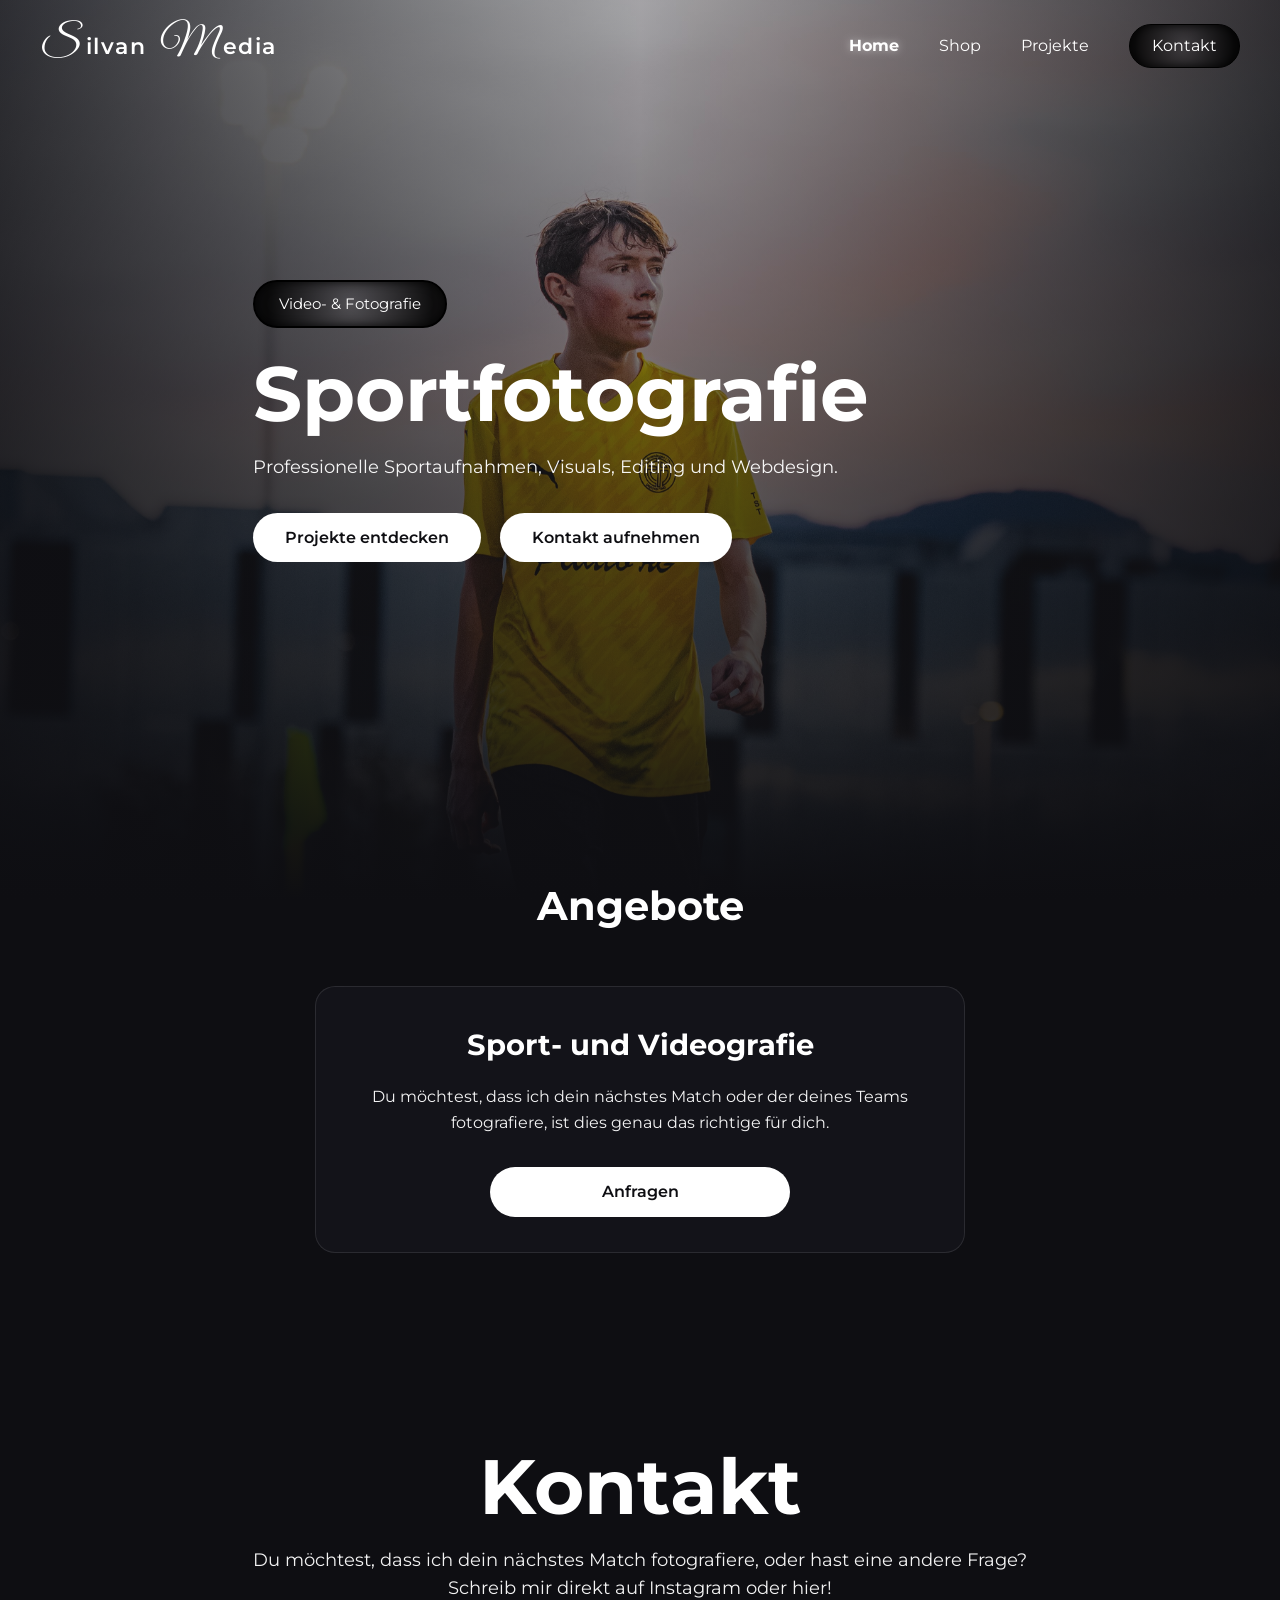
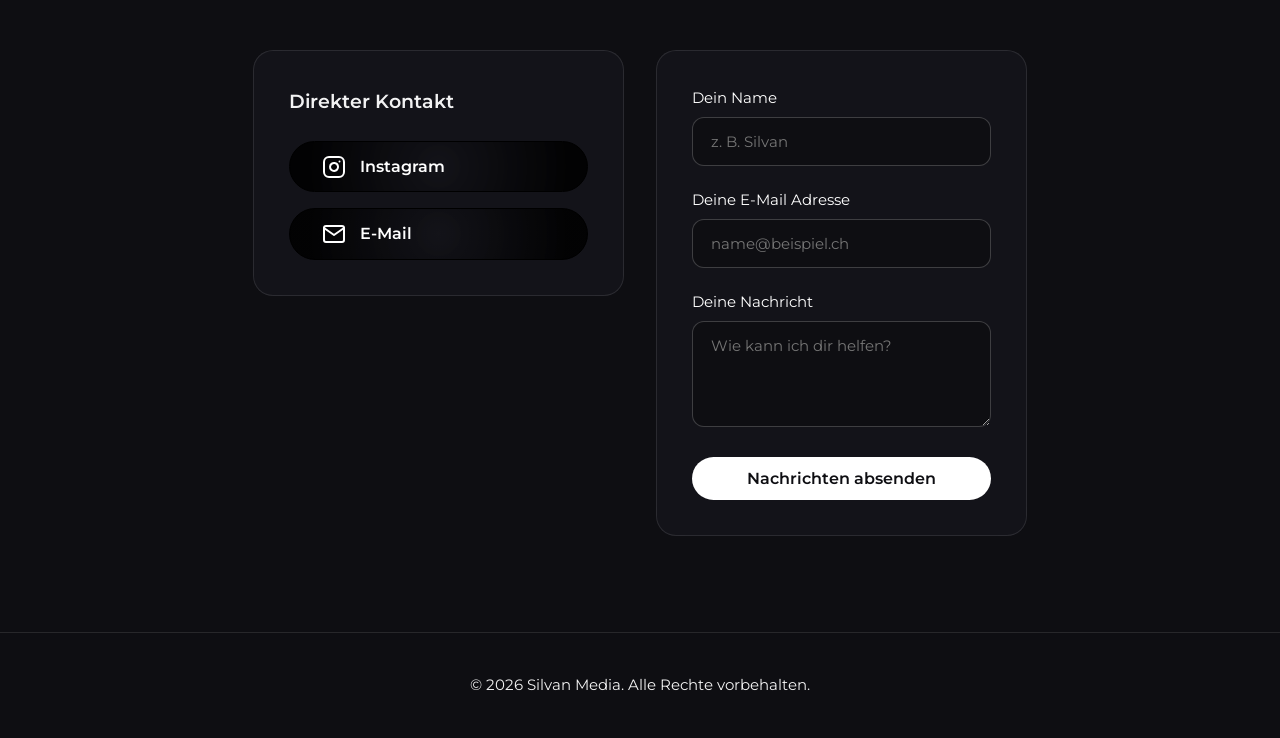
==== commit 9105ed12: "Add files via upload" ====
--- a/index.html
+++ b/index.html
@@ -8,16 +8,15 @@
 </head>
 <body>
 
-    <!-- BILD HINTERGRUND (VOLLE BREITE 100%) -->
+    <!-- BILD HINTERGRUND -->
     <div class="hero-bg-container"></div>
 
     <!-- HEADER / NAVIGATION -->
     <header class="header">
         <div class="nav-container">
-            <!-- Logo mit S & M in Kalligraphie und Rest in NORMAL-Style -->
             <a href="index.html" class="logo-box">
-                <span class="logo-part"><span class="logo-script">S</span>ilvan</span>
-                <span class="logo-part"><span class="logo-script">M</span>edia</span>
+                <span class="logo-word"><span class="logo-script">S</span>ilvan</span>
+                <span class="logo-word"><span class="logo-script">M</span>edia</span>
             </a>
 
             <nav>
@@ -53,7 +52,7 @@
             </div>
         </section>
 
-        <!-- ANGEBOTE BEREICH (ZENTRIERT & OHNE SUBTEXT) -->
+        <!-- ANGEBOTE BEREICH -->
         <section style="margin-top: 4rem;">
             <div style="text-align: center; margin-bottom: 3rem;">
                 <h2 class="heading-md">Angebote</h2>
@@ -65,7 +64,6 @@
                     <p class="subtext" style="margin-bottom: 2rem; font-size: 1rem; line-height: 1.6;">
                         Du möchtest, dass ich dein nächstes Match oder der deines Teams fotografiere, ist dies genau das richtige für dich.
                     </p>
-                    <!-- Linkt auf Instagram, zeigt nur "Anfragen" -->
                     <a href="https://www.instagram.com/0silvanmedia0/" target="_blank" rel="noopener" class="btn btn-primary" style="width: 100%; max-width: 300px;">Anfragen</a>
                 </div>
             </div>
@@ -83,11 +81,10 @@
 
             <div style="display: grid; grid-template-columns: repeat(auto-fit, minmax(320px, 1fr)); gap: 2rem; align-items: start;">
                 
-                <!-- LINKS: INSTAGRAM & E-MAIL BUTTONS -->
+                <!-- LINKS: INSTAGRAM & E-MAIL -->
                 <div class="card">
                     <h4 class="subtext" style="font-size: 1.2rem; font-weight: 600; margin-bottom: 1.5rem;">Direkter Kontakt</h4>
                     
-                    <!-- Instagram Button (Nur 'Instagram' steht drin) -->
                     <a href="https://www.instagram.com/0silvanmedia0/" target="_blank" rel="noopener" class="btn btn-secondary" style="width: 100%; justify-content: flex-start; gap: 14px; margin-bottom: 1rem;">
                         <svg class="contact-icon-svg" viewBox="0 0 24 24" fill="none" stroke="currentColor" stroke-width="2" stroke-linecap="round" stroke-linejoin="round">
                             <rect x="2" y="2" width="20" height="20" rx="5" ry="5"></rect>
@@ -97,7 +94,6 @@
                         <span>Instagram</span>
                     </a>
 
-                    <!-- E-Mail Button (Nur 'E-Mail' steht drin) -->
                     <a href="mailto:mediasilvan@gmail.com" class="btn btn-secondary" style="width: 100%; justify-content: flex-start; gap: 14px;">
                         <svg class="contact-icon-svg" viewBox="0 0 24 24" fill="none" stroke="currentColor" stroke-width="2" stroke-linecap="round" stroke-linejoin="round">
                             <path d="M4 4h16c1.1 0 2 .9 2 2v12c0 1.1-.9 2-2 2H4c-1.1 0-2-.9-2-2V6c0-1.1.9-2 2-2z"></path>
@@ -122,7 +118,7 @@
                             <label class="form-label">Deine Nachricht</label>
                             <textarea name="message" class="form-textarea" rows="4" placeholder="Wie kann ich dir helfen?" required></textarea>
                         </div>
-                        <button type="submit" class="btn btn-primary" style="width: 100%;">Nachricht absenden</button>
+                        <button type="submit" class="btn btn-primary" style="width: 100%;">Nachrichten absenden</button>
                     </form>
                 </div>
 
--- a/style.css
+++ b/style.css
@@ -1,7 +1,7 @@
 /* ==========================================================================
-   1. SCHRIFTARTEN (Montserrat + Syne für NORMAL-Logo + Great Vibes für S/M)
+   1. SCHRIFTARTEN (Montserrat Sans-Serif + Great Vibes für S/M)
    ========================================================================== */
-@import url('https://fonts.googleapis.com/css2?family=Montserrat:wght@400;500;600;700&family=Syne:wght@700;800&family=Great+Vibes&display=swap');
+@import url('https://fonts.googleapis.com/css2?family=Montserrat:wght@400;500;600;700;800&family=Great+Vibes&display=swap');
 
 :root {
     --bg-dark-gray: #0e0e12;
@@ -10,7 +10,6 @@
     
     --text-white: #ffffff;
     --font-montserrat: 'Montserrat', sans-serif;
-    --font-normal-logo: 'Syne', sans-serif;
     --font-script-logo: 'Great Vibes', cursive;
     
     --transition-fast: all 0.2s ease;
@@ -41,7 +40,7 @@
 }
 
 /* ==========================================================================
-   2. HINTERGRUNDBILDSCHIRM (VOLLE BREITE 100% VON LINKS NACH RECHTS)
+   2. HINTERGRUNDBILDSCHIRM
    ========================================================================== */
 .hero-bg-container {
     position: absolute;
@@ -51,14 +50,13 @@
     height: 100vh;
     z-index: -2;
     overflow: hidden;
-    /* Bild geht von ganz links nach ganz rechts mit weichem Abdunklungsverlauf */
-    background: linear-gradient(to bottom, rgba(14, 14, 18, 0.3) 0%, rgba(14, 14, 18, 0.8) 80%, #0e0e12 100%), 
-                linear-gradient(to right, rgba(14, 14, 18, 0.85) 0%, rgba(14, 14, 18, 0.2) 50%, rgba(14, 14, 18, 0.85) 100%), 
-                url('Images/B-Cup-30.jpg') no-repeat center top / cover;
+    background: linear-gradient(to bottom, rgba(14, 14, 18, 0.2) 0%, rgba(14, 14, 18, 0.75) 80%, #0e0e12 100%), 
+                linear-gradient(to right, rgba(14, 14, 18, 0.8) 0%, rgba(14, 14, 18, 0.15) 50%, rgba(14, 14, 18, 0.8) 100%), 
+                url('Images/B-Cup-30.jpg') no-repeat center 28% / cover;
 }
 
 /* ==========================================================================
-   3. NAVIGATION & SCHRIFTZUG (KALLIGRAPHIE S/M + NORMAL)
+   3. NAVIGATION & LOGO
    ========================================================================== */
 .header {
     position: fixed;
@@ -78,37 +76,35 @@
     align-items: center;
 }
 
-/* Spezial-Logo: Script-Buchstaben + "NORMAL" Style Schrift */
 .logo-box {
     text-decoration: none;
     color: #ffffff;
     display: flex;
-    align-items: center;
-    gap: 12px;
-}
-
-.logo-part {
-    font-family: var(--font-normal-logo);
-    font-size: 1.5rem;
-    font-weight: 800;
-    letter-spacing: 2px;
-    text-transform: uppercase;
+    align-items: baseline;
+    gap: 14px;
+}
+
+.logo-word {
+    font-family: var(--font-montserrat);
+    font-size: 1.35rem;
+    font-weight: 600;
+    letter-spacing: 1.5px;
+    text-transform: none;
     display: inline-flex;
     align-items: baseline;
 }
 
 .logo-script {
     font-family: var(--font-script-logo);
-    font-size: 2.6rem;
+    font-size: 2.7rem;
     font-weight: 400;
     color: #ffffff;
     line-height: 0;
-    margin-right: 1px;
-    text-transform: none;
-}
-
-.logo-box:hover .logo-part {
-    text-shadow: 0 0 12px rgba(255, 255, 255, 0.8);
+    margin-right: 4px;
+}
+
+.logo-box:hover .logo-word {
+    text-shadow: 0 0 10px rgba(255, 255, 255, 0.7);
 }
 
 .nav-menu {
@@ -136,14 +132,14 @@
     display: inline-flex;
     align-items: center;
     padding: 8px 22px !important;
-    background: radial-gradient(circle, rgba(0, 0, 0, 0.15) 0%, rgba(0, 0, 0, 0.85) 60%) !important;
+    background: radial-gradient(circle, rgba(0, 0, 0, 0.02) 0%, rgba(0, 0, 0, 0.85) 85%) !important;
     border: 1.5px solid #000000 !important;
     border-radius: var(--radius-btn) !important;
     box-shadow: inset 0 0 8px rgba(0, 0, 0, 0.8);
 }
 
 .nav-contact-btn:hover {
-    background: radial-gradient(circle, rgba(0, 0, 0, 0.35) 0%, rgba(0, 0, 0, 0.95) 60%) !important;
+    background: radial-gradient(circle, rgba(0, 0, 0, 0.2) 0%, rgba(0, 0, 0, 0.95) 85%) !important;
     transform: translateY(-2px);
 }
 
@@ -174,7 +170,7 @@
     display: inline-flex;
     align-items: center;
     padding: 10px 24px;
-    background: radial-gradient(circle, rgba(0, 0, 0, 0.15) 0%, rgba(0, 0, 0, 0.85) 60%);
+    background: radial-gradient(circle, rgba(0, 0, 0, 0.02) 0%, rgba(0, 0, 0, 0.85) 85%);
     border: 2px solid #000000;
     border-radius: var(--radius-btn);
     color: var(--text-white);
@@ -237,14 +233,14 @@
 }
 
 .btn-secondary {
-    background: radial-gradient(circle, rgba(0, 0, 0, 0.2) 0%, rgba(0, 0, 0, 0.85) 60%);
+    background: radial-gradient(circle, rgba(0, 0, 0, 0.02) 0%, rgba(0, 0, 0, 0.85) 85%);
     color: var(--text-white);
     border: 1.5px solid #000000;
 }
 
 .btn-secondary:hover {
     transform: translateY(-3px);
-    background: radial-gradient(circle, rgba(0, 0, 0, 0.4) 0%, rgba(0, 0, 0, 0.95) 60%);
+    background: radial-gradient(circle, rgba(0, 0, 0, 0.25) 0%, rgba(0, 0, 0, 0.95) 85%);
 }
 
 .card {
@@ -263,6 +259,35 @@
     border-color: rgba(255, 255, 255, 0.25);
 }
 
+/* HOCHFORMAT PROJEKTCARD (UM 50% VERKLEINERT & VOLLSTÄNDIG FÜLLEND) */
+.project-card-custom {
+    text-decoration: none;
+    display: flex;
+    flex-direction: column;
+    justify-content: flex-end;
+    align-items: center;
+    position: relative;
+    border-radius: 18px;
+    border: 2px solid #000000;
+    overflow: hidden;
+    width: 100%;
+    max-width: 240px; /* Um 50% verkleinert */
+    aspect-ratio: 3 / 4; /* Hochformat */
+    margin: 0 auto;
+    background: linear-gradient(to bottom, rgba(14, 14, 18, 0.1) 0%, rgba(14, 14, 18, 0.85) 100%),
+                url('Images/B-Cup-30.jpg') no-repeat center top / cover; /* Komplett füllend */
+    background-color: #0e0e12;
+    box-shadow: inset 0 0 25px #0e0e12;
+    transition: var(--transition-smooth);
+    padding: 1.2rem;
+}
+
+.project-card-custom:hover {
+    transform: translateY(-5px);
+    border-color: rgba(255, 255, 255, 0.35);
+    box-shadow: inset 0 0 15px #0e0e12, 0 10px 25px rgba(0,0,0,0.6);
+}
+
 .form-group {
     margin-bottom: 1.4rem;
 }
@@ -290,7 +315,6 @@
     border-color: #ffffff;
 }
 
-/* Icons exakt gleich groß und ausgerichtet */
 .contact-icon-svg {
     width: 24px;
     height: 24px;
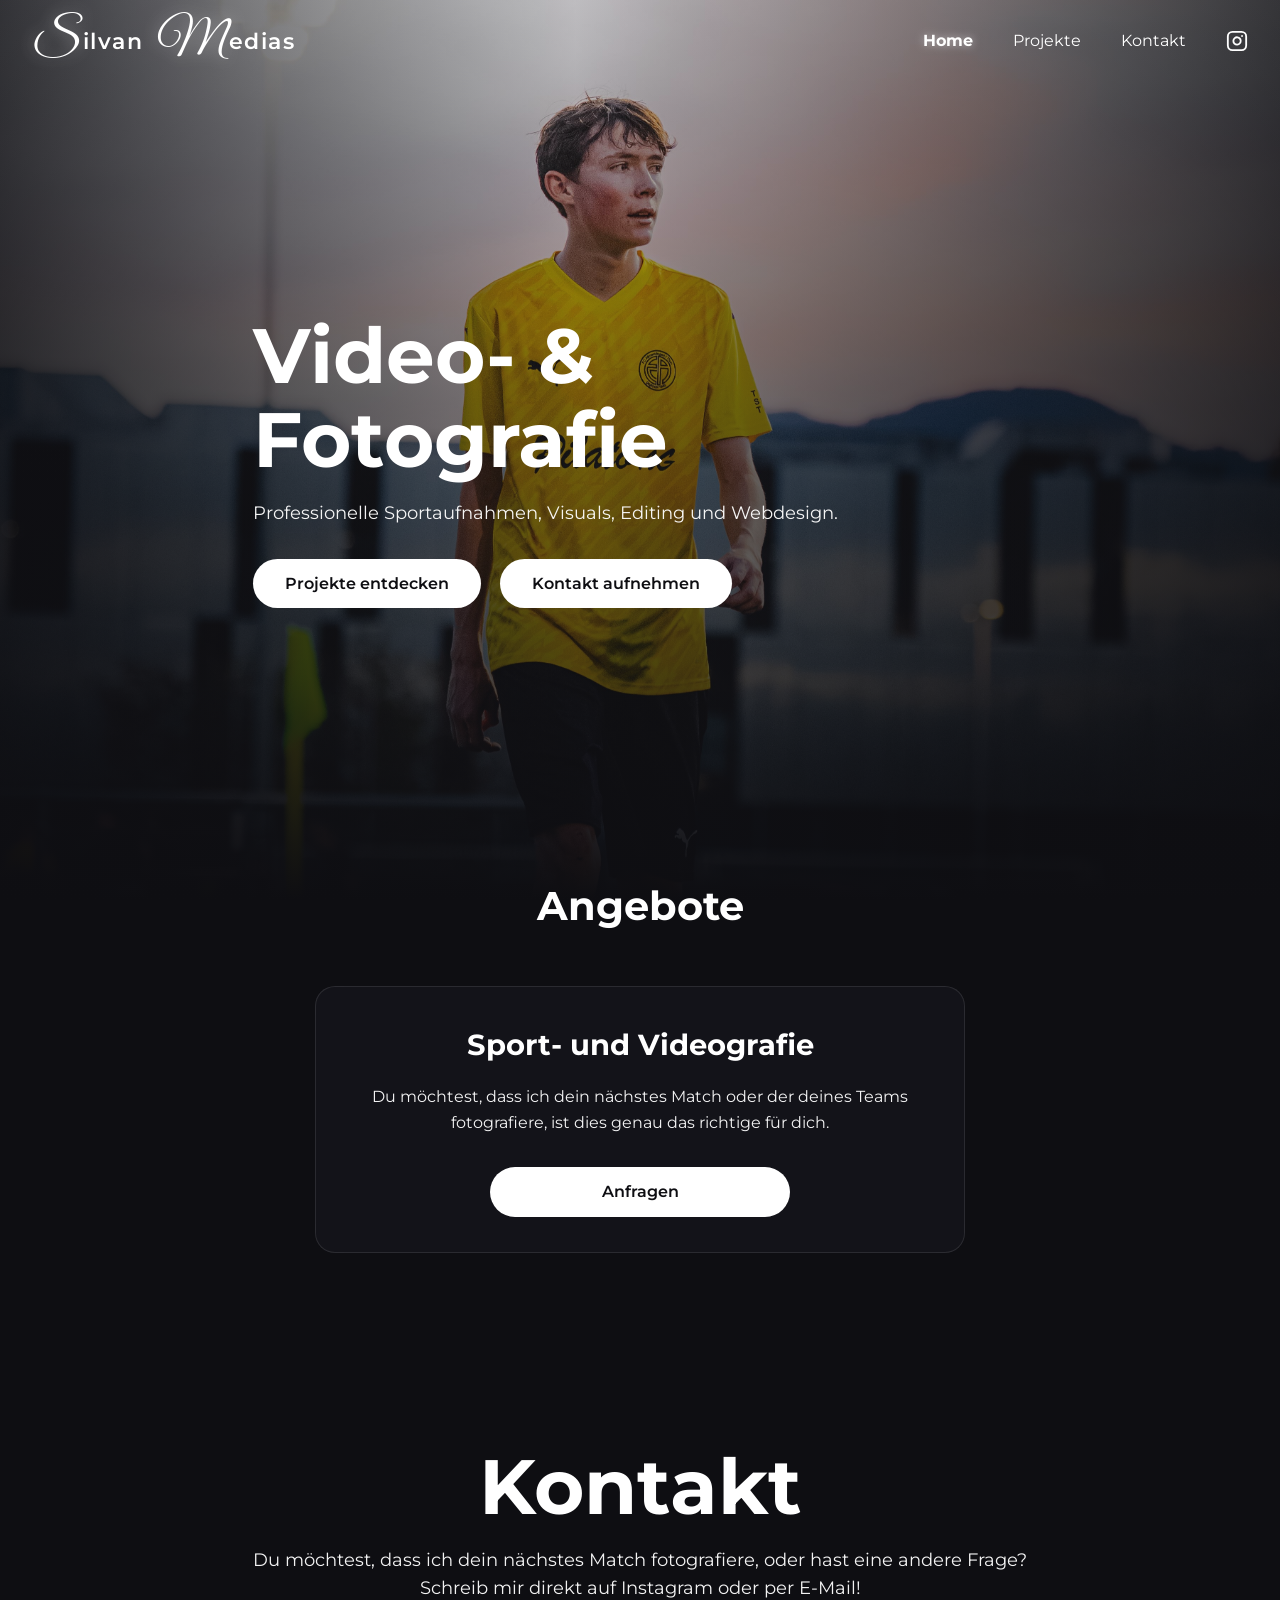
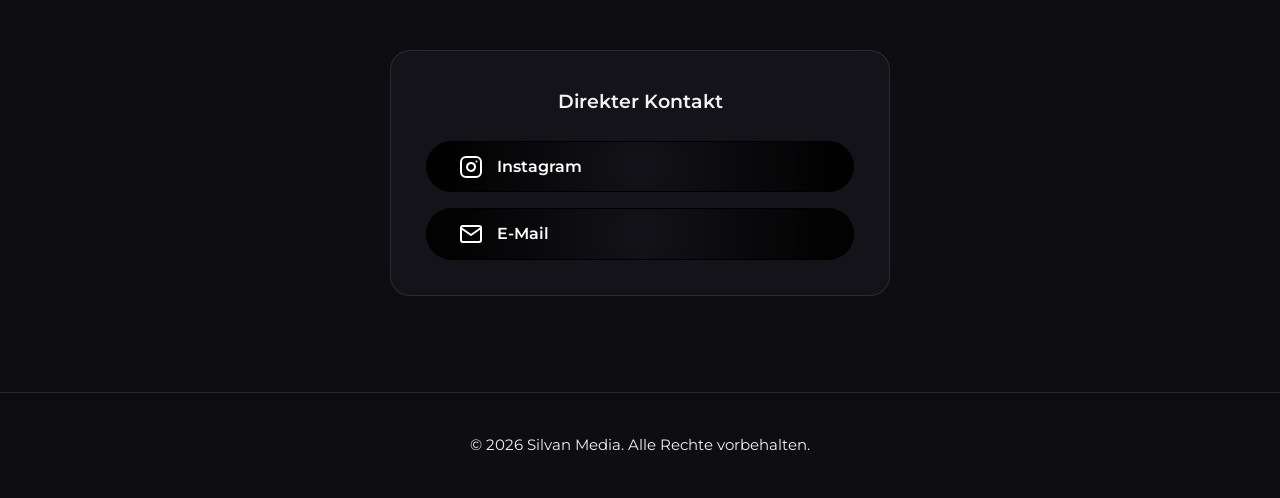
==== commit 51c1eb45: "Test 2" ====
--- a/index.html
+++ b/index.html
@@ -1,136 +1,123 @@
-<!DOCTYPE html>
-<html lang="de">
-<head>
-    <meta charset="UTF-8">
-    <meta name="viewport" content="width=device-width, initial-scale=1.0">
-    <title>Silvan Media - Home</title>
-    <link rel="stylesheet" href="style.css">
-</head>
-<body>
-
-    <!-- BILD HINTERGRUND -->
-    <div class="hero-bg-container"></div>
-
-    <!-- HEADER / NAVIGATION -->
-    <header class="header">
-        <div class="nav-container">
-            <a href="index.html" class="logo-box">
-                <span class="logo-word"><span class="logo-script">S</span>ilvan</span>
-                <span class="logo-word"><span class="logo-script">M</span>edia</span>
-            </a>
-
-            <nav>
-                <ul class="nav-menu" id="navMenu">
-                    <li><a href="index.html" class="nav-link active">Home</a></li>
-                    <li><a href="shop.html" class="nav-link">Shop</a></li>
-                    <li><a href="projekte.html" class="nav-link">Projekte</a></li>
-                    <li><a href="#kontakt" class="nav-link nav-contact-btn">Kontakt</a></li>
-                </ul>
-            </nav>
-
-            <button class="menu-toggle" id="menuToggle" aria-label="Menü öffnen" onclick="document.getElementById('navMenu').classList.toggle('mobile-active')">
-                <svg viewBox="0 0 24 24"><path d="M4 6h16M4 12h16M4 18h16" stroke-linecap="round"/></svg>
-            </button>
-        </div>
-    </header>
-
-    <!-- HAUPTINHALT HOME -->
-    <main style="max-width: 1350px; margin: 0 auto; padding: 0 2rem;">
-        
-        <!-- HERO SECTION -->
-        <section style="min-height: calc(100vh - 90px); display: flex; align-items: center;">
-            <div style="max-width: 700px; padding-top: 2rem;">
-                <div class="badge-custom">Video- & Fotografie</div>
-                
-                <h1 class="heading-lg">Sportfotografie</h1>
-                <p class="subtext">Professionelle Sportaufnahmen, Visuals, Editing und Webdesign.</p>
-                
-                <div class="btn-group">
-                    <a href="projekte.html" class="btn btn-primary">Projekte entdecken</a>
-                    <a href="#kontakt" class="btn btn-primary">Kontakt aufnehmen</a>
-                </div>
-            </div>
-        </section>
-
-        <!-- ANGEBOTE BEREICH -->
-        <section style="margin-top: 4rem;">
-            <div style="text-align: center; margin-bottom: 3rem;">
-                <h2 class="heading-md">Angebote</h2>
-            </div>
-
-            <div style="max-width: 650px; margin: 0 auto;">
-                <div class="card" style="text-align: center;">
-                    <h3 class="heading-md" style="font-size: 1.8rem; margin-bottom: 1rem;">Sport- und Videografie</h3>
-                    <p class="subtext" style="margin-bottom: 2rem; font-size: 1rem; line-height: 1.6;">
-                        Du möchtest, dass ich dein nächstes Match oder der deines Teams fotografiere, ist dies genau das richtige für dich.
-                    </p>
-                    <a href="https://www.instagram.com/0silvanmedia0/" target="_blank" rel="noopener" class="btn btn-primary" style="width: 100%; max-width: 300px;">Anfragen</a>
-                </div>
-            </div>
-        </section>
-
-        <!-- KONTAKT-BEREICH -->
-        <section id="kontakt" style="margin-top: 8rem; padding-top: 4rem; scroll-margin-top: 90px;">
-            <div style="text-align: center; margin-bottom: 3rem;">
-                <h2 class="heading-lg">Kontakt</h2>
-                <p class="subtext">
-                    Du möchtest, dass ich dein nächstes Match fotografiere, oder hast eine andere Frage?<br>
-                    Schreib mir direkt auf Instagram oder hier!
-                </p>
-            </div>
-
-            <div style="display: grid; grid-template-columns: repeat(auto-fit, minmax(320px, 1fr)); gap: 2rem; align-items: start;">
-                
-                <!-- LINKS: INSTAGRAM & E-MAIL -->
-                <div class="card">
-                    <h4 class="subtext" style="font-size: 1.2rem; font-weight: 600; margin-bottom: 1.5rem;">Direkter Kontakt</h4>
-                    
-                    <a href="https://www.instagram.com/0silvanmedia0/" target="_blank" rel="noopener" class="btn btn-secondary" style="width: 100%; justify-content: flex-start; gap: 14px; margin-bottom: 1rem;">
-                        <svg class="contact-icon-svg" viewBox="0 0 24 24" fill="none" stroke="currentColor" stroke-width="2" stroke-linecap="round" stroke-linejoin="round">
-                            <rect x="2" y="2" width="20" height="20" rx="5" ry="5"></rect>
-                            <path d="M16 11.37A4 4 0 1 1 12.63 8 4 4 0 0 1 16 11.37z"></path>
-                            <line x1="17.5" y1="6.5" x2="17.51" y2="6.5"></line>
-                        </svg>
-                        <span>Instagram</span>
-                    </a>
-
-                    <a href="mailto:mediasilvan@gmail.com" class="btn btn-secondary" style="width: 100%; justify-content: flex-start; gap: 14px;">
-                        <svg class="contact-icon-svg" viewBox="0 0 24 24" fill="none" stroke="currentColor" stroke-width="2" stroke-linecap="round" stroke-linejoin="round">
-                            <path d="M4 4h16c1.1 0 2 .9 2 2v12c0 1.1-.9 2-2 2H4c-1.1 0-2-.9-2-2V6c0-1.1.9-2 2-2z"></path>
-                            <polyline points="22,6 12,13 2,6"></polyline>
-                        </svg>
-                        <span>E-Mail</span>
-                    </a>
-                </div>
-
-                <!-- RECHTS: FORMULAR -->
-                <div class="card">
-                    <form action="https://formspree.io/f/DEINE_FORMSPREE_ID" method="POST">
-                        <div class="form-group">
-                            <label class="form-label">Dein Name</label>
-                            <input type="text" name="name" class="form-input" placeholder="z. B. Silvan" required>
-                        </div>
-                        <div class="form-group">
-                            <label class="form-label">Deine E-Mail Adresse</label>
-                            <input type="email" name="email" class="form-input" placeholder="name@beispiel.ch" required>
-                        </div>
-                        <div class="form-group">
-                            <label class="form-label">Deine Nachricht</label>
-                            <textarea name="message" class="form-textarea" rows="4" placeholder="Wie kann ich dir helfen?" required></textarea>
-                        </div>
-                        <button type="submit" class="btn btn-primary" style="width: 100%;">Nachrichten absenden</button>
-                    </form>
-                </div>
-
-            </div>
-        </section>
-
-    </main>
-
-    <!-- FOOTER -->
-    <footer class="footer">
-        <div class="subtext" style="font-size: 0.95rem;">&copy; 2026 Silvan Media. Alle Rechte vorbehalten.</div>
-    </footer>
-
-</body>
+<!DOCTYPE html>
+<html lang="de">
+<head>
+    <meta charset="UTF-8">
+    <meta name="viewport" content="width=device-width, initial-scale=1.0">
+    <title>Silvan Medias - Home</title>
+    <link rel="stylesheet" href="style.css">
+</head>
+<body>
+
+    <!-- BILD HINTERGRUND -->
+    <div class="hero-bg-container"></div>
+
+    <!-- HEADER / NAVIGATION -->
+    <header class="header">
+        <div class="nav-container">
+            <a href="index.html" class="logo-box">
+                <span class="logo-word"><span class="logo-script">S</span>ilvan</span>
+                <span class="logo-word"><span class="logo-script">M</span>edias</span>
+            </a>
+
+            <nav>
+                <ul class="nav-menu" id="navMenu">
+                    <li><a href="index.html" class="nav-link active">Home</a></li>
+                    <li><a href="projekte.html" class="nav-link">Projekte</a></li>
+                    <li class="nav-contact-item">
+                        <a href="#kontakt" class="nav-link">Kontakt</a>
+                        <div class="nav-contact-subwrap">
+                            <a href="https://www.instagram.com/silvanmedias/" target="_blank" rel="noopener" class="nav-instagram-icon" aria-label="Instagram">
+                                <svg viewBox="0 0 24 24" fill="none" stroke="currentColor" stroke-width="2" stroke-linecap="round" stroke-linejoin="round">
+                                    <rect x="2" y="2" width="20" height="20" rx="5" ry="5"></rect>
+                                    <path d="M16 11.37A4 4 0 1 1 12.63 8 4 4 0 0 1 16 11.37z"></path>
+                                    <line x1="17.5" y1="6.5" x2="17.51" y2="6.5"></line>
+                                </svg>
+                            </a>
+                        </div>
+                    </li>
+                </ul>
+            </nav>
+
+            <button class="menu-toggle" id="menuToggle" aria-label="Menü öffnen" onclick="document.getElementById('navMenu').classList.toggle('mobile-active')">
+                <svg viewBox="0 0 24 24"><path d="M4 6h16M4 12h16M4 18h16" stroke-linecap="round"/></svg>
+            </button>
+        </div>
+    </header>
+
+    <!-- HAUPTINHALT HOME -->
+    <main style="max-width: 1350px; margin: 0 auto; padding: 0 2rem;">
+        
+        <!-- HERO SECTION (Nach links am Logo-Anfang S ausgerichtet & weiter unten positioniert) -->
+        <section style="min-height: calc(100vh - 90px); display: flex; align-items: center;">
+            <div style="max-width: 700px; padding-top: 7rem; margin-left: 0;">
+                <h1 class="heading-lg">Video- & Fotografie</h1>
+                <p class="subtext">Professionelle Sportaufnahmen, Visuals, Editing und Webdesign.</p>
+                
+                <div class="btn-group">
+                    <a href="projekte.html" class="btn btn-primary">Projekte entdecken</a>
+                    <a href="#kontakt" class="btn btn-primary">Kontakt aufnehmen</a>
+                </div>
+            </div>
+        </section>
+
+        <!-- ANGEBOTE BEREICH -->
+        <section style="margin-top: 4rem;">
+            <div style="text-align: center; margin-bottom: 3rem;">
+                <h2 class="heading-md">Angebote</h2>
+            </div>
+
+            <div style="max-width: 650px; margin: 0 auto;">
+                <div class="card" style="text-align: center;">
+                    <h3 class="heading-md" style="font-size: 1.8rem; margin-bottom: 1rem;">Sport- und Videografie</h3>
+                    <p class="subtext" style="margin-bottom: 2rem; font-size: 1rem; line-height: 1.6;">
+                        Du möchtest, dass ich dein nächstes Match oder der deines Teams fotografiere, ist dies genau das richtige für dich.
+                    </p>
+                    <a href="https://www.instagram.com/silvanmedias/" target="_blank" rel="noopener" class="btn btn-primary" style="width: 100%; max-width: 300px;">Anfragen</a>
+                </div>
+            </div>
+        </section>
+
+        <!-- KONTAKT-BEREICH -->
+        <section id="kontakt" style="margin-top: 8rem; padding-top: 4rem; scroll-margin-top: 90px;">
+            <div style="text-align: center; margin-bottom: 3rem;">
+                <h2 class="heading-lg">Kontakt</h2>
+                <p class="subtext">
+                    Du möchtest, dass ich dein nächstes Match fotografiere, oder hast eine andere Frage?<br>
+                    Schreib mir direkt auf Instagram oder per E-Mail!
+                </p>
+            </div>
+
+            <!-- ZENTRIERTES KONTAKT-FELD -->
+            <div style="display: flex; justify-content: center;">
+                <div class="card" style="width: 100%; max-width: 500px;">
+                    <h4 class="subtext" style="font-size: 1.2rem; font-weight: 600; margin-bottom: 1.5rem; text-align: center;">Direkter Kontakt</h4>
+                    
+                    <a href="https://www.instagram.com/silvanmedias/" target="_blank" rel="noopener" class="btn btn-secondary" style="width: 100%; justify-content: flex-start; gap: 14px; margin-bottom: 1rem;">
+                        <svg class="contact-icon-svg" viewBox="0 0 24 24" fill="none" stroke="currentColor" stroke-width="2" stroke-linecap="round" stroke-linejoin="round">
+                            <rect x="2" y="2" width="20" height="20" rx="5" ry="5"></rect>
+                            <path d="M16 11.37A4 4 0 1 1 12.63 8 4 4 0 0 1 16 11.37z"></path>
+                            <line x1="17.5" y1="6.5" x2="17.51" y2="6.5"></line>
+                        </svg>
+                        <span>Instagram</span>
+                    </a>
+
+                    <a href="mailto:mediasilvan@gmail.com" class="btn btn-secondary" style="width: 100%; justify-content: flex-start; gap: 14px;">
+                        <svg class="contact-icon-svg" viewBox="0 0 24 24" fill="none" stroke="currentColor" stroke-width="2" stroke-linecap="round" stroke-linejoin="round">
+                            <path d="M4 4h16c1.1 0 2 .9 2 2v12c0 1.1-.9 2-2 2H4c-1.1 0-2-.9-2-2V6c0-1.1.9-2 2-2z"></path>
+                            <polyline points="22,6 12,13 2,6"></polyline>
+                        </svg>
+                        <span>E-Mail</span>
+                    </a>
+                </div>
+            </div>
+        </section>
+
+    </main>
+
+    <!-- FOOTER -->
+    <footer class="footer">
+        <div class="subtext" style="font-size: 0.95rem;">&copy; 2026 Silvan Media. Alle Rechte vorbehalten.</div>
+    </footer>
+
+</body>
 </html>
--- a/style.css
+++ b/style.css
@@ -1,351 +1,354 @@
-/* ==========================================================================
-   1. SCHRIFTARTEN (Montserrat Sans-Serif + Great Vibes für S/M)
-   ========================================================================== */
-@import url('https://fonts.googleapis.com/css2?family=Montserrat:wght@400;500;600;700;800&family=Great+Vibes&display=swap');
-
-:root {
-    --bg-dark-gray: #0e0e12;
-    --bg-card: rgba(22, 22, 28, 0.75);
-    --bg-card-hover: rgba(30, 30, 38, 0.9);
-    
-    --text-white: #ffffff;
-    --font-montserrat: 'Montserrat', sans-serif;
-    --font-script-logo: 'Great Vibes', cursive;
-    
-    --transition-fast: all 0.2s ease;
-    --transition-smooth: all 0.35s ease;
-    --radius-btn: 50px;
-}
-
-* {
-    margin: 0;
-    padding: 0;
-    box-sizing: border-box;
-}
-
-html {
-    scroll-behavior: smooth;
-}
-
-body {
-    font-family: var(--font-montserrat);
-    font-weight: 400;
-    background-color: var(--bg-dark-gray);
-    color: var(--text-white);
-    overflow-x: hidden;
-    line-height: 1.6;
-    min-height: 100vh;
-    display: flex;
-    flex-direction: column;
-}
-
-/* ==========================================================================
-   2. HINTERGRUNDBILDSCHIRM
-   ========================================================================== */
-.hero-bg-container {
-    position: absolute;
-    top: 0;
-    left: 0;
-    width: 100%;
-    height: 100vh;
-    z-index: -2;
-    overflow: hidden;
-    background: linear-gradient(to bottom, rgba(14, 14, 18, 0.2) 0%, rgba(14, 14, 18, 0.75) 80%, #0e0e12 100%), 
-                linear-gradient(to right, rgba(14, 14, 18, 0.8) 0%, rgba(14, 14, 18, 0.15) 50%, rgba(14, 14, 18, 0.8) 100%), 
-                url('Images/B-Cup-30.jpg') no-repeat center 28% / cover;
-}
-
-/* ==========================================================================
-   3. NAVIGATION & LOGO
-   ========================================================================== */
-.header {
-    position: fixed;
-    top: 0;
-    left: 0;
-    width: 100%;
-    z-index: 1000;
-    background: transparent;
-    padding: 1.5rem 2.5rem;
-}
-
-.nav-container {
-    max-width: 1350px;
-    margin: 0 auto;
-    display: flex;
-    justify-content: space-between;
-    align-items: center;
-}
-
-.logo-box {
-    text-decoration: none;
-    color: #ffffff;
-    display: flex;
-    align-items: baseline;
-    gap: 14px;
-}
-
-.logo-word {
-    font-family: var(--font-montserrat);
-    font-size: 1.35rem;
-    font-weight: 600;
-    letter-spacing: 1.5px;
-    text-transform: none;
-    display: inline-flex;
-    align-items: baseline;
-}
-
-.logo-script {
-    font-family: var(--font-script-logo);
-    font-size: 2.7rem;
-    font-weight: 400;
-    color: #ffffff;
-    line-height: 0;
-    margin-right: 4px;
-}
-
-.logo-box:hover .logo-word {
-    text-shadow: 0 0 10px rgba(255, 255, 255, 0.7);
-}
-
-.nav-menu {
-    display: flex;
-    align-items: center;
-    gap: 2.5rem;
-    list-style: none;
-}
-
-.nav-link {
-    text-decoration: none;
-    color: var(--text-white);
-    font-size: 1rem;
-    font-weight: 400;
-    transition: var(--transition-fast);
-}
-
-.nav-link:hover,
-.nav-link.active {
-    font-weight: 700;
-    text-shadow: 0 0 8px rgba(255, 255, 255, 0.5);
-}
-
-.nav-contact-btn {
-    display: inline-flex;
-    align-items: center;
-    padding: 8px 22px !important;
-    background: radial-gradient(circle, rgba(0, 0, 0, 0.02) 0%, rgba(0, 0, 0, 0.85) 85%) !important;
-    border: 1.5px solid #000000 !important;
-    border-radius: var(--radius-btn) !important;
-    box-shadow: inset 0 0 8px rgba(0, 0, 0, 0.8);
-}
-
-.nav-contact-btn:hover {
-    background: radial-gradient(circle, rgba(0, 0, 0, 0.2) 0%, rgba(0, 0, 0, 0.95) 85%) !important;
-    transform: translateY(-2px);
-}
-
-.menu-toggle {
-    display: none;
-    background: transparent;
-    border: none;
-    color: var(--text-white);
-    cursor: pointer;
-}
-
-.menu-toggle svg {
-    width: 32px;
-    height: 32px;
-    stroke: currentColor;
-    stroke-width: 2;
-}
-
-/* ==========================================================================
-   4. ELEMENTE & BUTTONS
-   ========================================================================== */
-main {
-    flex: 1;
-    margin-top: 90px;
-}
-
-.badge-custom {
-    display: inline-flex;
-    align-items: center;
-    padding: 10px 24px;
-    background: radial-gradient(circle, rgba(0, 0, 0, 0.02) 0%, rgba(0, 0, 0, 0.85) 85%);
-    border: 2px solid #000000;
-    border-radius: var(--radius-btn);
-    color: var(--text-white);
-    font-size: 0.95rem;
-    box-shadow: inset 0 0 10px rgba(0, 0, 0, 0.8);
-    margin-bottom: 1.5rem;
-}
-
-.heading-lg {
-    font-size: clamp(2.8rem, 6vw, 5rem);
-    font-weight: 700;
-    color: var(--text-white);
-    line-height: 1.1;
-    margin-bottom: 1rem;
-}
-
-.heading-md {
-    font-size: clamp(1.8rem, 3.5vw, 2.5rem);
-    font-weight: 700;
-    color: var(--text-white);
-    margin-bottom: 1rem;
-}
-
-.subtext {
-    color: var(--text-white);
-    font-size: 1.1rem;
-    opacity: 0.95;
-}
-
-.btn-group {
-    display: flex;
-    gap: 1.2rem;
-    flex-wrap: wrap;
-    margin-top: 2rem;
-}
-
-.btn {
-    display: inline-flex;
-    align-items: center;
-    justify-content: center;
-    padding: 12px 32px;
-    border-radius: var(--radius-btn);
-    font-size: 1rem;
-    font-weight: 600;
-    text-decoration: none;
-    transition: var(--transition-smooth);
-    cursor: pointer;
-    border: none;
-    font-family: var(--font-montserrat);
-}
-
-.btn-primary {
-    background: #ffffff;
-    color: #0e0e12;
-}
-
-.btn-primary:hover {
-    transform: translateY(-3px);
-    background: #e2e2e2;
-}
-
-.btn-secondary {
-    background: radial-gradient(circle, rgba(0, 0, 0, 0.02) 0%, rgba(0, 0, 0, 0.85) 85%);
-    color: var(--text-white);
-    border: 1.5px solid #000000;
-}
-
-.btn-secondary:hover {
-    transform: translateY(-3px);
-    background: radial-gradient(circle, rgba(0, 0, 0, 0.25) 0%, rgba(0, 0, 0, 0.95) 85%);
-}
-
-.card {
-    background: var(--bg-card);
-    border: 1px solid rgba(255, 255, 255, 0.1);
-    border-radius: 20px;
-    padding: 2.2rem;
-    backdrop-filter: blur(15px);
-    -webkit-backdrop-filter: blur(15px);
-    transition: var(--transition-smooth);
-}
-
-.card:hover {
-    transform: translateY(-6px);
-    background: var(--bg-card-hover);
-    border-color: rgba(255, 255, 255, 0.25);
-}
-
-/* HOCHFORMAT PROJEKTCARD (UM 50% VERKLEINERT & VOLLSTÄNDIG FÜLLEND) */
-.project-card-custom {
-    text-decoration: none;
-    display: flex;
-    flex-direction: column;
-    justify-content: flex-end;
-    align-items: center;
-    position: relative;
-    border-radius: 18px;
-    border: 2px solid #000000;
-    overflow: hidden;
-    width: 100%;
-    max-width: 240px; /* Um 50% verkleinert */
-    aspect-ratio: 3 / 4; /* Hochformat */
-    margin: 0 auto;
-    background: linear-gradient(to bottom, rgba(14, 14, 18, 0.1) 0%, rgba(14, 14, 18, 0.85) 100%),
-                url('Images/B-Cup-30.jpg') no-repeat center top / cover; /* Komplett füllend */
-    background-color: #0e0e12;
-    box-shadow: inset 0 0 25px #0e0e12;
-    transition: var(--transition-smooth);
-    padding: 1.2rem;
-}
-
-.project-card-custom:hover {
-    transform: translateY(-5px);
-    border-color: rgba(255, 255, 255, 0.35);
-    box-shadow: inset 0 0 15px #0e0e12, 0 10px 25px rgba(0,0,0,0.6);
-}
-
-.form-group {
-    margin-bottom: 1.4rem;
-}
-
-.form-label {
-    display: block;
-    font-size: 0.95rem;
-    margin-bottom: 0.4rem;
-    color: var(--text-white);
-}
-
-.form-input, .form-textarea {
-    width: 100%;
-    padding: 14px 18px;
-    background: rgba(14, 14, 18, 0.8);
-    border: 1px solid rgba(255, 255, 255, 0.2);
-    border-radius: 12px;
-    color: var(--text-white);
-    font-family: var(--font-montserrat);
-    font-size: 0.95rem;
-    outline: none;
-}
-
-.form-input:focus, .form-textarea:focus {
-    border-color: #ffffff;
-}
-
-.contact-icon-svg {
-    width: 24px;
-    height: 24px;
-    flex-shrink: 0;
-}
-
-.footer {
-    border-top: 1px solid rgba(255, 255, 255, 0.1);
-    padding: 2.5rem 2rem;
-    margin-top: 6rem;
-    background: var(--bg-dark-gray);
-    text-align: center;
-}
-
-@media (max-width: 900px) {
-    .menu-toggle { display: block; }
-
-    .nav-menu {
-        position: fixed;
-        top: 85px;
-        left: 0;
-        width: 100%;
-        background: rgba(14, 14, 18, 0.98);
-        flex-direction: column;
-        padding: 2.5rem 1.5rem;
-        gap: 1.8rem;
-        transform: translateY(-150%);
-        transition: var(--transition-smooth);
-    }
-
-    .nav-menu.mobile-active {
-        transform: translateY(0);
-    }
+/* ==========================================================================
+   1. SCHRIFTARTEN (Montserrat Sans-Serif + Great Vibes für S/M mit Extra-Loops)
+   ========================================================================== */
+@import url('https://fonts.googleapis.com/css2?family=Montserrat:wght@400;500;600;700;800&family=Great+Vibes&display=swap');
+
+:root {
+    --bg-dark-gray: #0e0e12;
+    --bg-card: rgba(22, 22, 28, 0.75);
+    --bg-card-hover: rgba(30, 30, 38, 0.9);
+    
+    --text-white: #ffffff;
+    --font-montserrat: 'Montserrat', sans-serif;
+    --font-script-logo: 'Great Vibes', cursive;
+    
+    --transition-fast: all 0.2s ease;
+    --transition-smooth: all 0.35s ease;
+    --radius-btn: 50px;
+}
+
+* {
+    margin: 0;
+    padding: 0;
+    box-sizing: border-box;
+}
+
+html {
+    scroll-behavior: smooth;
+}
+
+body {
+    font-family: var(--font-montserrat);
+    font-weight: 400;
+    background-color: var(--bg-dark-gray);
+    color: var(--text-white);
+    overflow-x: hidden;
+    line-height: 1.6;
+    min-height: 100vh;
+    display: flex;
+    flex-direction: column;
+}
+
+/* ==========================================================================
+   2. HINTERGRUNDBILDSCHIRM
+   ========================================================================== */
+.hero-bg-container {
+    position: absolute;
+    top: 0;
+    left: 0;
+    width: 100%;
+    height: 100vh;
+    z-index: -2;
+    overflow: hidden;
+    background: linear-gradient(to bottom, rgba(14, 14, 18, 0.1) 0%, rgba(14, 14, 18, 0.65) 75%, #0e0e12 100%), 
+                linear-gradient(to right, rgba(14, 14, 18, 0.8) 0%, rgba(14, 14, 18, 0.1) 45%, rgba(14, 14, 18, 0.8) 100%), 
+                url('Images/B-Cup-30.jpg') no-repeat center 38% / cover;
+}
+
+/* ==========================================================================
+   3. NAVIGATION & LOGO (Verhindert Überschneidungen und hält es sauber)
+   ========================================================================== */
+.header {
+    position: fixed;
+    top: 0;
+    left: 0;
+    width: 100%;
+    z-index: 1000;
+    background: transparent;
+    padding: 1.5rem 0;
+}
+
+.nav-container {
+    max-width: 1350px;
+    margin: 0 auto;
+    padding: 0 2rem;
+    display: flex;
+    justify-content: space-between;
+    align-items: center;
+}
+
+.logo-box {
+    text-decoration: none;
+    color: #ffffff;
+    display: flex;
+    align-items: center;
+    gap: 14px;
+    white-space: nowrap; /* Verhindert das Umbrechen / Überschneiden */
+}
+
+.logo-word {
+    font-family: var(--font-montserrat);
+    font-size: 1.35rem;
+    font-weight: 600;
+    letter-spacing: 1.5px;
+    text-transform: none;
+    display: inline-flex;
+    align-items: baseline;
+}
+
+/* Detaillierte S & M Buchstabengestaltung ohne Überschneidung */
+.logo-script {
+    font-family: var(--font-script-logo);
+    font-size: 3.2rem;
+    font-weight: 400;
+    color: #ffffff;
+    line-height: 0;
+    margin-right: 2px;
+    display: inline-block;
+    transform: translateY(4px);
+    filter: drop-shadow(0px 0px 8px rgba(255, 255, 255, 0.45));
+}
+
+.logo-box:hover .logo-word {
+    text-shadow: 0 0 10px rgba(255, 255, 255, 0.7);
+}
+
+.nav-menu {
+    display: flex;
+    align-items: center;
+    gap: 2.5rem;
+    list-style: none;
+}
+
+.nav-link {
+    text-decoration: none;
+    color: var(--text-white);
+    font-size: 1rem;
+    font-weight: 400;
+    transition: var(--transition-fast);
+}
+
+.nav-link:hover,
+.nav-link.active {
+    font-weight: 700;
+    text-shadow: 0 0 8px rgba(255, 255, 255, 0.5);
+}
+
+.nav-contact-item {
+    display: flex;
+    align-items: center;
+    gap: 2.5rem;
+}
+
+.nav-contact-subwrap {
+    display: flex;
+    align-items: center;
+}
+
+.nav-instagram-icon {
+    display: inline-flex;
+    align-items: center;
+    justify-content: center;
+    width: 22px;
+    height: 22px;
+    color: var(--text-white);
+    transition: var(--transition-fast);
+}
+
+.nav-instagram-icon svg {
+    width: 100%;
+    height: 100%;
+    fill: none;
+    stroke: currentColor;
+    stroke-width: 2;
+}
+
+.nav-instagram-icon:hover {
+    transform: scale(1.1);
+    opacity: 0.8;
+}
+
+.menu-toggle {
+    display: none;
+    background: transparent;
+    border: none;
+    color: var(--text-white);
+    cursor: pointer;
+}
+
+.menu-toggle svg {
+    width: 32px;
+    height: 32px;
+    stroke: currentColor;
+    stroke-width: 2;
+}
+
+/* ==========================================================================
+   4. ELEMENTE & BUTTONS
+   ========================================================================== */
+main {
+    flex: 1;
+    margin-top: 90px;
+}
+
+.badge-custom {
+    display: inline-flex;
+    align-items: center;
+    padding: 10px 24px;
+    background: radial-gradient(circle, rgba(0, 0, 0, 0.02) 0%, rgba(0, 0, 0, 0.85) 85%);
+    border: 2px solid #000000;
+    border-radius: var(--radius-btn);
+    color: var(--text-white);
+    font-size: 0.95rem;
+    box-shadow: inset 0 0 10px rgba(0, 0, 0, 0.8);
+    margin-bottom: 1.5rem;
+}
+
+.heading-lg {
+    font-size: clamp(2.8rem, 6vw, 5rem);
+    font-weight: 700;
+    color: var(--text-white);
+    line-height: 1.1;
+    margin-bottom: 1rem;
+}
+
+.heading-md {
+    font-size: clamp(1.8rem, 3.5vw, 2.5rem);
+    font-weight: 700;
+    color: var(--text-white);
+    margin-bottom: 1rem;
+}
+
+.subtext {
+    color: var(--text-white);
+    font-size: 1.1rem;
+    opacity: 0.95;
+}
+
+.btn-group {
+    display: flex;
+    gap: 1.2rem;
+    flex-wrap: wrap;
+    margin-top: 2rem;
+}
+
+.btn {
+    display: inline-flex;
+    align-items: center;
+    justify-content: center;
+    padding: 12px 32px;
+    border-radius: var(--radius-btn);
+    font-size: 1rem;
+    font-weight: 600;
+    text-decoration: none;
+    transition: var(--transition-smooth);
+    cursor: pointer;
+    border: none;
+    font-family: var(--font-montserrat);
+}
+
+.btn-primary {
+    background: #ffffff;
+    color: #0e0e12;
+}
+
+.btn-primary:hover {
+    transform: translateY(-3px);
+    background: #e2e2e2;
+}
+
+.btn-secondary {
+    background: radial-gradient(circle, rgba(0, 0, 0, 0.02) 0%, rgba(0, 0, 0, 0.85) 85%);
+    color: var(--text-white);
+    border: 1.5px solid #000000;
+}
+
+.btn-secondary:hover {
+    transform: translateY(-3px);
+    background: radial-gradient(circle, rgba(0, 0, 0, 0.25) 0%, rgba(0, 0, 0, 0.95) 85%);
+}
+
+.card {
+    background: var(--bg-card);
+    border: 1px solid rgba(255, 255, 255, 0.1);
+    border-radius: 20px;
+    padding: 2.2rem;
+    backdrop-filter: blur(15px);
+    -webkit-backdrop-filter: blur(15px);
+    transition: var(--transition-smooth);
+}
+
+.card:hover {
+    transform: translateY(-6px);
+    background: var(--bg-card-hover);
+    border-color: rgba(255, 255, 255, 0.25);
+}
+
+/* HOCHFORMAT PROJEKTCARD */
+.project-card-custom {
+    text-decoration: none;
+    display: flex;
+    flex-direction: column;
+    justify-content: flex-end;
+    align-items: center;
+    position: relative;
+    border-radius: 18px;
+    border: 2px solid #000000;
+    overflow: hidden;
+    width: 100%;
+    max-width: 240px;
+    aspect-ratio: 3 / 4;
+    margin: 0 auto;
+    background: linear-gradient(to bottom, rgba(14, 14, 18, 0.1) 0%, rgba(14, 14, 18, 0.85) 100%),
+                url('Images/B-Cup-30.jpg') no-repeat center top / cover;
+    background-color: #0e0e12;
+    box-shadow: inset 0 0 25px #0e0e12;
+    transition: var(--transition-smooth);
+    padding: 1.2rem;
+}
+
+.project-card-custom:hover {
+    transform: translateY(-5px);
+    border-color: rgba(255, 255, 255, 0.35);
+    box-shadow: inset 0 0 15px #0e0e12, 0 10px 25px rgba(0,0,0,0.6);
+}
+
+.contact-icon-svg {
+    width: 24px;
+    height: 24px;
+    flex-shrink: 0;
+}
+
+.footer {
+    border-top: 1px solid rgba(255, 255, 255, 0.1);
+    padding: 2.5rem 2rem;
+    margin-top: 6rem;
+    background: var(--bg-dark-gray);
+    text-align: center;
+}
+
+@media (max-width: 900px) {
+    .menu-toggle { display: block; }
+
+    .nav-menu {
+        position: fixed;
+        top: 85px;
+        left: 0;
+        width: 100%;
+        background: rgba(14, 14, 18, 0.98);
+        flex-direction: column;
+        padding: 2.5rem 1.5rem;
+        gap: 1.8rem;
+        transform: translateY(-150%);
+        transition: var(--transition-smooth);
+    }
+
+    .nav-menu.mobile-active {
+        transform: translateY(0);
+    }
+
+    .nav-contact-item {
+        flex-direction: column;
+        gap: 1.8rem;
+    }
 }
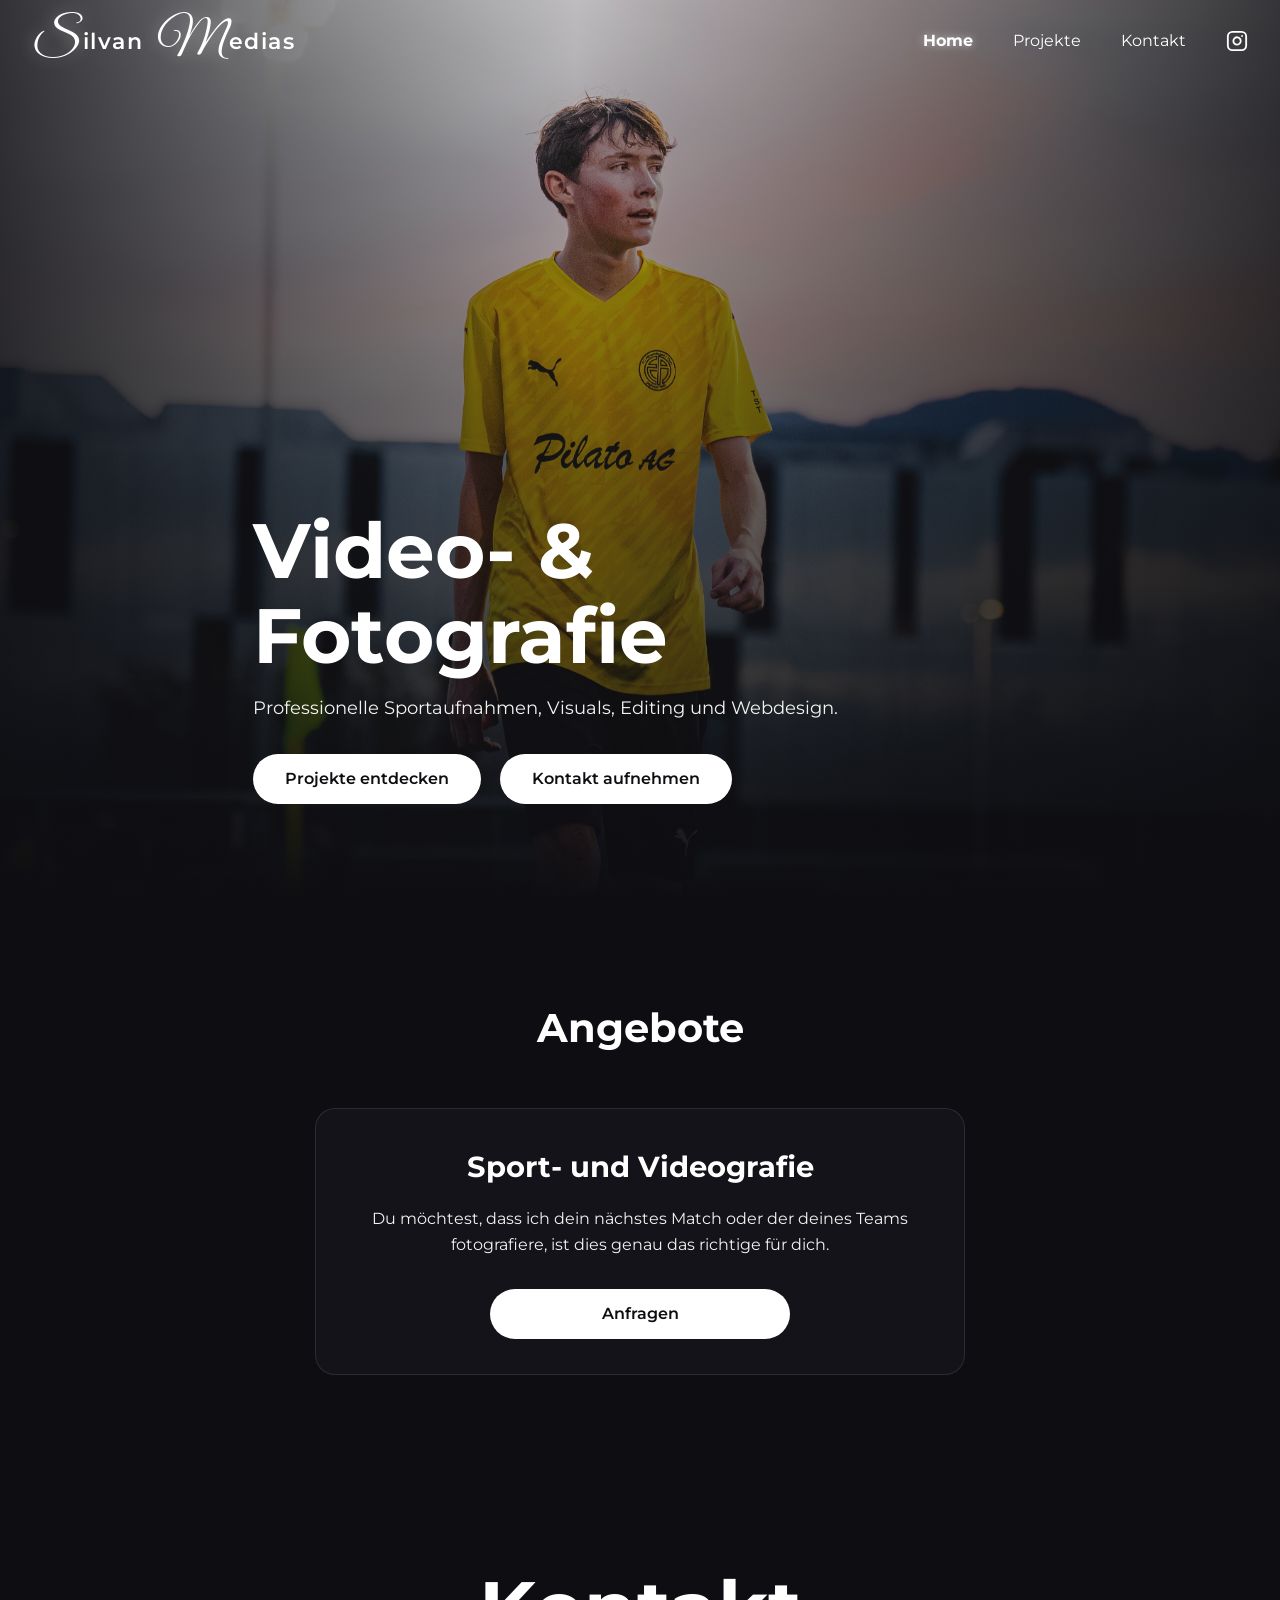
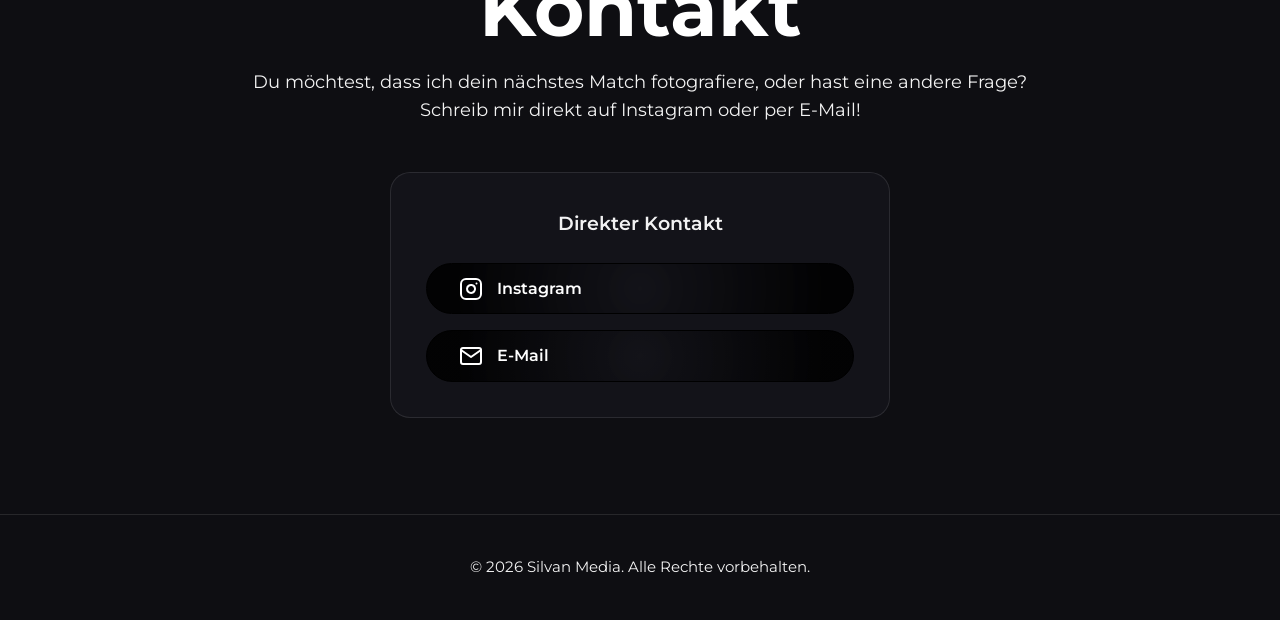
==== commit 95a0d3e5: "test" ====
--- a/index.html
+++ b/index.html
@@ -47,9 +47,9 @@
     <!-- HAUPTINHALT HOME -->
     <main style="max-width: 1350px; margin: 0 auto; padding: 0 2rem;">
         
-        <!-- HERO SECTION (Nach links am Logo-Anfang S ausgerichtet & weiter unten positioniert) -->
-        <section style="min-height: calc(100vh - 90px); display: flex; align-items: center;">
-            <div style="max-width: 700px; padding-top: 7rem; margin-left: 0;">
+        <!-- HERO SECTION (Verlängert auf 110vh, Text bündig nach links & weiter unten positioniert) -->
+        <section style="min-height: calc(110vh - 90px); display: flex; align-items: flex-end; padding-bottom: 6rem;">
+            <div style="max-width: 700px; margin-left: 0;">
                 <h1 class="heading-lg">Video- & Fotografie</h1>
                 <p class="subtext">Professionelle Sportaufnahmen, Visuals, Editing und Webdesign.</p>
                 
@@ -60,8 +60,8 @@
             </div>
         </section>
 
-        <!-- ANGEBOTE BEREICH -->
-        <section style="margin-top: 4rem;">
+        <!-- ANGEBOTE BEREICH (Ebenfalls nach unten verschoben, startet unterhalb des Knie-Verlaufs) -->
+        <section style="margin-top: 6rem;">
             <div style="text-align: center; margin-bottom: 3rem;">
                 <h2 class="heading-md">Angebote</h2>
             </div>
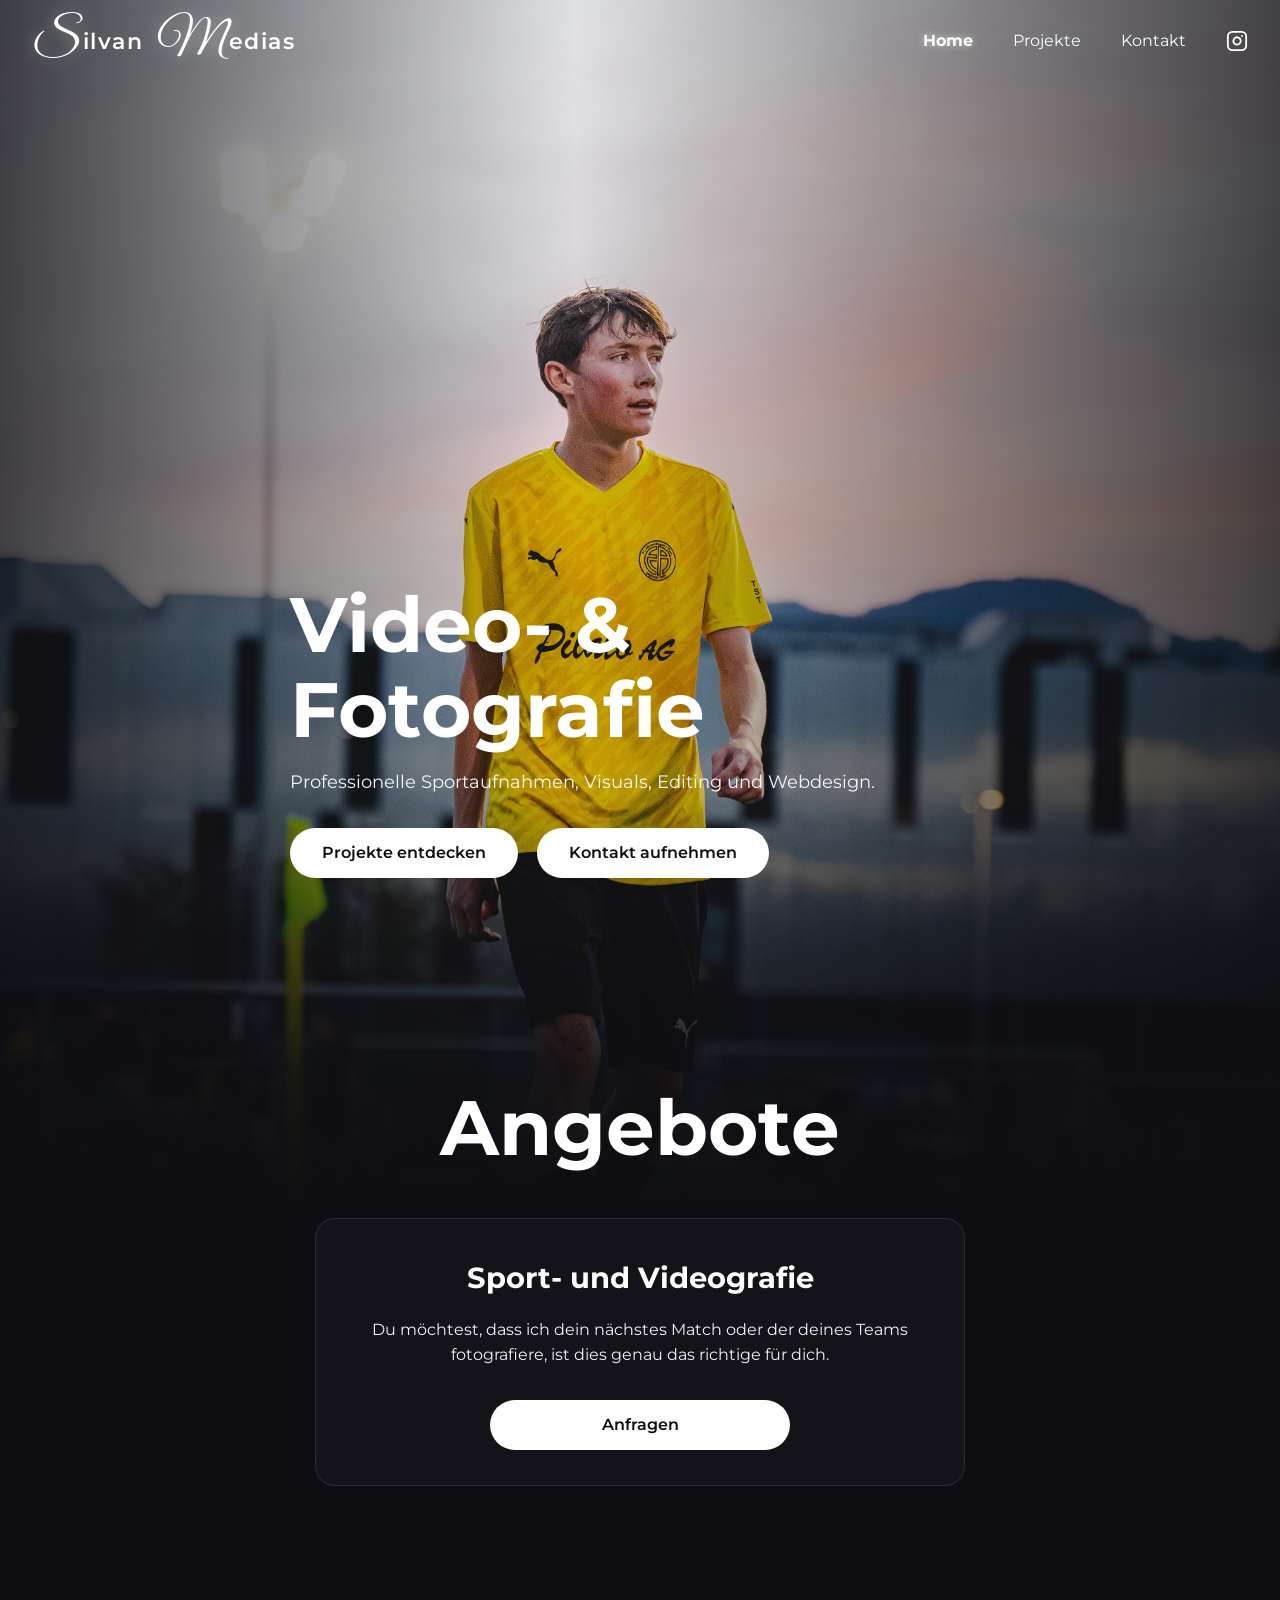
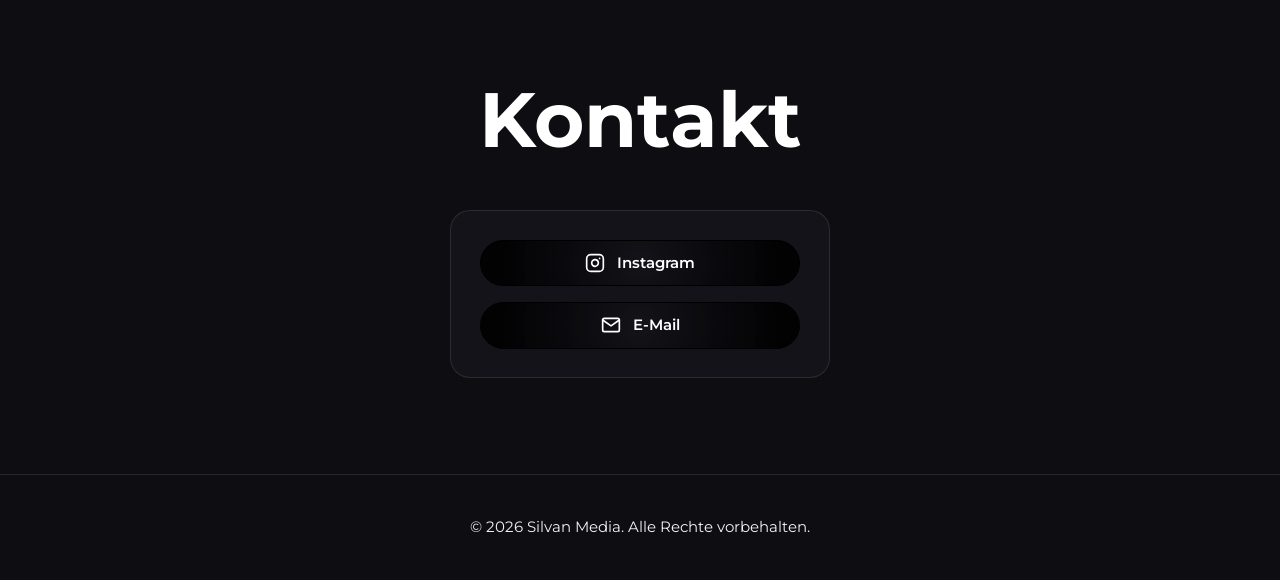
==== commit a1cfef24: "test" ====
--- a/index.html
+++ b/index.html
@@ -47,8 +47,8 @@
     <!-- HAUPTINHALT HOME -->
     <main style="max-width: 1350px; margin: 0 auto; padding: 0 2rem;">
         
-        <!-- HERO SECTION (Verlängert auf 110vh, Text bündig nach links & weiter unten positioniert) -->
-        <section style="min-height: calc(110vh - 90px); display: flex; align-items: flex-end; padding-bottom: 6rem;">
+        <!-- HERO SECTION -->
+        <section style="min-height: calc(120vh - 90px); display: flex; align-items: flex-end; padding-bottom: 7rem; padding-left: 0;">
             <div style="max-width: 700px; margin-left: 0;">
                 <h1 class="heading-lg">Video- & Fotografie</h1>
                 <p class="subtext">Professionelle Sportaufnahmen, Visuals, Editing und Webdesign.</p>
@@ -60,10 +60,10 @@
             </div>
         </section>
 
-        <!-- ANGEBOTE BEREICH (Ebenfalls nach unten verschoben, startet unterhalb des Knie-Verlaufs) -->
+        <!-- ANGEBOTE BEREICH -->
         <section style="margin-top: 6rem;">
             <div style="text-align: center; margin-bottom: 3rem;">
-                <h2 class="heading-md">Angebote</h2>
+                <h2 class="heading-lg">Angebote</h2>
             </div>
 
             <div style="max-width: 650px; margin: 0 auto;">
@@ -81,18 +81,13 @@
         <section id="kontakt" style="margin-top: 8rem; padding-top: 4rem; scroll-margin-top: 90px;">
             <div style="text-align: center; margin-bottom: 3rem;">
                 <h2 class="heading-lg">Kontakt</h2>
-                <p class="subtext">
-                    Du möchtest, dass ich dein nächstes Match fotografiere, oder hast eine andere Frage?<br>
-                    Schreib mir direkt auf Instagram oder per E-Mail!
-                </p>
             </div>
 
             <!-- ZENTRIERTES KONTAKT-FELD -->
             <div style="display: flex; justify-content: center;">
-                <div class="card" style="width: 100%; max-width: 500px;">
-                    <h4 class="subtext" style="font-size: 1.2rem; font-weight: 600; margin-bottom: 1.5rem; text-align: center;">Direkter Kontakt</h4>
+                <div class="card" style="width: 100%; max-width: 380px; padding: 1.8rem;">
                     
-                    <a href="https://www.instagram.com/silvanmedias/" target="_blank" rel="noopener" class="btn btn-secondary" style="width: 100%; justify-content: flex-start; gap: 14px; margin-bottom: 1rem;">
+                    <a href="https://www.instagram.com/silvanmedias/" target="_blank" rel="noopener" class="btn-secondary-centered" style="margin-bottom: 1rem;">
                         <svg class="contact-icon-svg" viewBox="0 0 24 24" fill="none" stroke="currentColor" stroke-width="2" stroke-linecap="round" stroke-linejoin="round">
                             <rect x="2" y="2" width="20" height="20" rx="5" ry="5"></rect>
                             <path d="M16 11.37A4 4 0 1 1 12.63 8 4 4 0 0 1 16 11.37z"></path>
@@ -101,7 +96,7 @@
                         <span>Instagram</span>
                     </a>
 
-                    <a href="mailto:mediasilvan@gmail.com" class="btn btn-secondary" style="width: 100%; justify-content: flex-start; gap: 14px;">
+                    <a href="mailto:mediasilvan@gmail.com" class="btn-secondary-centered">
                         <svg class="contact-icon-svg" viewBox="0 0 24 24" fill="none" stroke="currentColor" stroke-width="2" stroke-linecap="round" stroke-linejoin="round">
                             <path d="M4 4h16c1.1 0 2 .9 2 2v12c0 1.1-.9 2-2 2H4c-1.1 0-2-.9-2-2V6c0-1.1.9-2 2-2z"></path>
                             <polyline points="22,6 12,13 2,6"></polyline>
--- a/style.css
+++ b/style.css
@@ -1,5 +1,5 @@
 /* ==========================================================================
-   1. SCHRIFTARTEN (Montserrat Sans-Serif + Great Vibes für S/M mit Extra-Loops)
+   1. SCHRIFTARTEN (Montserrat Sans-Serif + Great Vibes für S/M)
    ========================================================================== */
 @import url('https://fonts.googleapis.com/css2?family=Montserrat:wght@400;500;600;700;800&family=Great+Vibes&display=swap');
 
@@ -40,23 +40,23 @@
 }
 
 /* ==========================================================================
-   2. HINTERGRUNDBILDSCHIRM
+   2. HINTERGRUNDBILDSCHIRM (Bildposition fix, Übergang wandert nach unten zu den Knien)
    ========================================================================== */
 .hero-bg-container {
     position: absolute;
     top: 0;
     left: 0;
     width: 100%;
-    height: 100vh;
+    height: 135vh;
     z-index: -2;
     overflow: hidden;
-    background: linear-gradient(to bottom, rgba(14, 14, 18, 0.1) 0%, rgba(14, 14, 18, 0.65) 75%, #0e0e12 100%), 
-                linear-gradient(to right, rgba(14, 14, 18, 0.8) 0%, rgba(14, 14, 18, 0.1) 45%, rgba(14, 14, 18, 0.8) 100%), 
-                url('Images/B-Cup-30.jpg') no-repeat center 38% / cover;
+    background: linear-gradient(to bottom, rgba(14, 14, 18, 0.02) 0%, rgba(14, 14, 18, 0.1) 65%, rgba(14, 14, 18, 0.9) 88%, #0e0e12 100%), 
+                linear-gradient(to right, rgba(14, 14, 18, 0.75) 0%, rgba(14, 14, 18, 0.02) 45%, rgba(14, 14, 18, 0.75) 100%), 
+                url('Images/B-Cup-30.jpg') no-repeat center 28% / cover;
 }
 
 /* ==========================================================================
-   3. NAVIGATION & LOGO (Verhindert Überschneidungen und hält es sauber)
+   3. NAVIGATION & LOGO
    ========================================================================== */
 .header {
     position: fixed;
@@ -83,7 +83,7 @@
     display: flex;
     align-items: center;
     gap: 14px;
-    white-space: nowrap; /* Verhindert das Umbrechen / Überschneiden */
+    white-space: nowrap;
 }
 
 .logo-word {
@@ -96,7 +96,6 @@
     align-items: baseline;
 }
 
-/* Detaillierte S & M Buchstabengestaltung ohne Überschneidung */
 .logo-script {
     font-family: var(--font-script-logo);
     font-size: 3.2rem;
@@ -257,13 +256,26 @@
     background: #e2e2e2;
 }
 
-.btn-secondary {
+/* Zentrierte Buttons für den kompakteren Kontakt-Bereich */
+.btn-secondary-centered {
     background: radial-gradient(circle, rgba(0, 0, 0, 0.02) 0%, rgba(0, 0, 0, 0.85) 85%);
     color: var(--text-white);
     border: 1.5px solid #000000;
-}
-
-.btn-secondary:hover {
+    display: flex;
+    align-items: center;
+    justify-content: center;
+    gap: 12px;
+    width: 100%;
+    padding: 10px 24px;
+    border-radius: var(--radius-btn);
+    font-size: 0.95rem;
+    font-weight: 600;
+    text-decoration: none;
+    transition: var(--transition-smooth);
+    cursor: pointer;
+}
+
+.btn-secondary-centered:hover {
     transform: translateY(-3px);
     background: radial-gradient(circle, rgba(0, 0, 0, 0.25) 0%, rgba(0, 0, 0, 0.95) 85%);
 }
@@ -314,8 +326,8 @@
 }
 
 .contact-icon-svg {
-    width: 24px;
-    height: 24px;
+    width: 20px;
+    height: 20px;
     flex-shrink: 0;
 }
 
